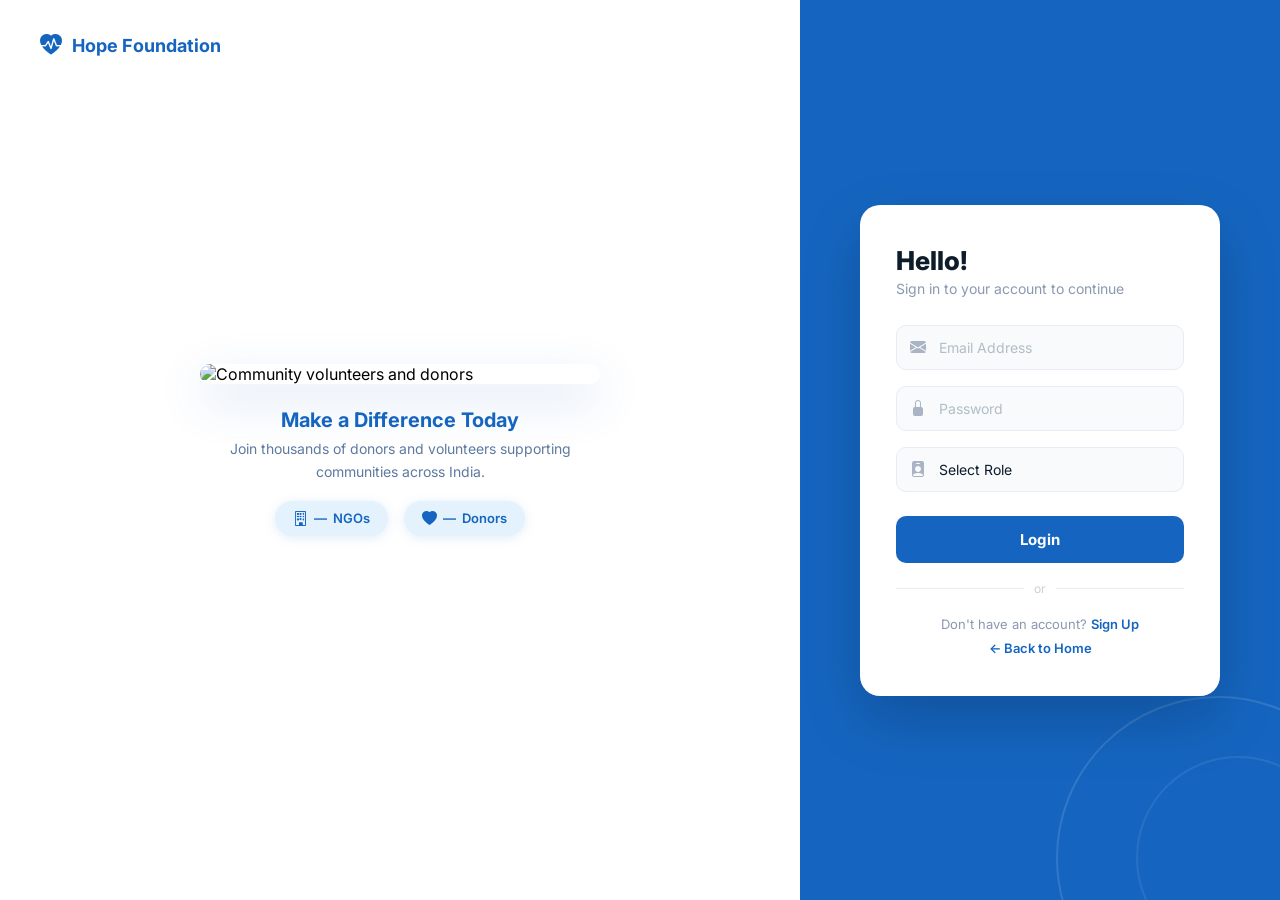
==== frontend/dashboard.html @ 95291c66 "Initialize project and implement comprehensive tracking, UI updates, and workflow architecture analy" ====
<!DOCTYPE html>
<html lang="en">
<head>
    <meta charset="UTF-8">
    <meta name="viewport" content="width=device-width, initial-scale=1.0">
    <title>Dashboard | Hope Foundation NGO</title>
    <link href="https://cdn.jsdelivr.net/npm/bootstrap-icons@1.11.3/font/bootstrap-icons.css" rel="stylesheet">
    <link href="https://fonts.googleapis.com/css2?family=Inter:wght@300;400;500;600;700;800&display=swap" rel="stylesheet">
    <style>
        * { margin: 0; padding: 0; box-sizing: border-box; }

        body {
            font-family: 'Inter', sans-serif;
            background: #f4f7ff;
            color: #0d1b2a;
            display: flex;
            flex-direction: column;
            min-height: 100vh;
        }

        /* ===== TOPBAR ===== */
        .topbar {
            background: #fff;
            border-bottom: 1px solid #e8ecf4;
            padding: 0 28px;
            height: 64px;
            display: flex;
            align-items: center;
            justify-content: space-between;
            position: sticky;
            top: 0;
            z-index: 100;
            box-shadow: 0 2px 10px rgba(21,101,192,0.06);
        }

        .topbar-brand {
            display: flex;
            align-items: center;
            gap: 10px;
            font-size: 18px;
            font-weight: 800;
            color: #1565C0;
        }

        .topbar-brand i { font-size: 22px; }

        .topbar-right {
            display: flex;
            align-items: center;
            gap: 14px;
        }

        .welcome-badge {
            display: flex;
            align-items: center;
            gap: 8px;
            background: #e3f2fd;
            border-radius: 50px;
            padding: 7px 16px;
            font-size: 13px;
            font-weight: 600;
            color: #1565C0;
        }

        .welcome-badge i { font-size: 16px; }

        .btn-logout {
            padding: 8px 18px;
            background: #fff;
            border: 1.5px solid #e8ecf4;
            border-radius: 8px;
            font-size: 13px;
            font-weight: 600;
            color: #e74c3c;
            cursor: pointer;
            display: flex;
            align-items: center;
            gap: 6px;
            transition: all 0.25s;
        }

        .btn-logout:hover {
            background: #fff5f5;
            border-color: #e74c3c;
        }

        /* ===== LAYOUT ===== */
        .layout {
            display: flex;
            flex: 1;
        }

        /* ===== SIDEBAR ===== */
        .sidebar {
            width: 240px;
            background: #1565C0;
            min-height: calc(100vh - 64px);
            padding: 24px 16px;
            position: sticky;
            top: 64px;
            height: calc(100vh - 64px);
            overflow-y: auto;
            flex-shrink: 0;
        }

        .sidebar-section-label {
            font-size: 10px;
            font-weight: 700;
            text-transform: uppercase;
            letter-spacing: 0.08em;
            color: rgba(255,255,255,0.5);
            padding: 0 12px;
            margin-bottom: 8px;
            margin-top: 20px;
        }

        .sidebar-section-label:first-child { margin-top: 0; }

        .sidebar-link {
            display: flex;
            align-items: center;
            gap: 10px;
            padding: 10px 12px;
            border-radius: 10px;
            color: rgba(255,255,255,0.75);
            font-size: 14px;
            font-weight: 500;
            text-decoration: none;
            margin-bottom: 4px;
            transition: all 0.2s;
            cursor: pointer;
            border: none;
            background: none;
            width: 100%;
            text-align: left;
        }

        .sidebar-link i { font-size: 16px; }

        .sidebar-link:hover,
        .sidebar-link.active {
            background: rgba(255,255,255,0.15);
            color: #fff;
        }

        .sidebar-link.active {
            background: rgba(255,255,255,0.2);
            font-weight: 600;
        }

        /* ===== MAIN CONTENT ===== */
        .main {
            flex: 1;
            padding: 32px 28px;
            overflow-y: auto;
        }

        /* ===== PAGE HEADER ===== */
        .page-header {
            margin-bottom: 28px;
        }

        .page-header h2 {
            font-size: 26px;
            font-weight: 800;
            color: #0d1b2a;
            letter-spacing: -0.02em;
            display: flex;
            align-items: center;
            gap: 10px;
        }

        .page-header h2 i { color: #1565C0; }

        .page-header p {
            font-size: 14px;
            color: #8a99b0;
            margin-top: 4px;
        }

        /* ===== STAT CARDS ===== */
        .stat-cards {
            display: grid;
            grid-template-columns: repeat(4, 1fr);
            gap: 16px;
            margin-bottom: 28px;
        }

        .stat-card {
            background: #fff;
            border-radius: 16px;
            padding: 22px 20px;
            border: 1px solid #e3eafe;
            display: flex;
            align-items: center;
            gap: 16px;
            transition: all 0.3s;
        }

        .stat-card:hover {
            transform: translateY(-3px);
            box-shadow: 0 10px 28px rgba(21,101,192,0.1);
        }

        .stat-icon {
            width: 50px;
            height: 50px;
            border-radius: 14px;
            display: flex;
            align-items: center;
            justify-content: center;
            font-size: 22px;
            flex-shrink: 0;
        }

        .stat-icon.blue  { background: #e3f2fd; color: #1565C0; }
        .stat-icon.green { background: #e8f5e9; color: #2e7d32; }
        .stat-icon.orange{ background: #fff3e0; color: #e65100; }
        .stat-icon.purple{ background: #f3e5f5; color: #7b1fa2; }
        .stat-icon.red   { background: #fce4ec; color: #c62828; }

        .stat-info h3 {
            font-size: 24px;
            font-weight: 900;
            color: #0d1b2a;
            line-height: 1;
            margin-bottom: 4px;
        }

        .stat-info p {
            font-size: 12px;
            color: #8a99b0;
            font-weight: 500;
            margin: 0;
        }

        /* ===== CARDS ===== */
        .card {
            background: #fff;
            border-radius: 16px;
            border: 1px solid #e3eafe;
            overflow: hidden;
            margin-bottom: 24px;
        }

        .card-header {
            padding: 18px 24px;
            display: flex;
            align-items: center;
            justify-content: space-between;
            border-bottom: 1px solid #e8ecf4;
        }

        .card-header h5 {
            font-size: 15px;
            font-weight: 700;
            color: #0d1b2a;
            display: flex;
            align-items: center;
            gap: 8px;
            margin: 0;
        }

        .card-header h5 i { color: #1565C0; }

        .card-body { padding: 24px; }

        /* ===== FORM INPUTS ===== */
        .form-label {
            font-size: 13px;
            font-weight: 600;
            color: #5a6a7a;
            margin-bottom: 6px;
            display: block;
        }

        .form-control, .form-select, .form-textarea {
            width: 100%;
            padding: 11px 14px;
            border: 1.5px solid #e8ecf4;
            border-radius: 10px;
            font-size: 14px;
            font-family: 'Inter', sans-serif;
            color: #0d1b2a;
            background: #f9fafc;
            outline: none;
            margin-bottom: 16px;
            transition: all 0.25s;
            appearance: none;
            -webkit-appearance: none;
            resize: vertical;
        }

        .form-control:focus, .form-select:focus, .form-textarea:focus {
            border-color: #1565C0;
            background: #fff;
            box-shadow: 0 0 0 3px rgba(21,101,192,0.1);
        }

        .form-control::placeholder,
        .form-textarea::placeholder { color: #b0bec5; }

        .form-row {
            display: grid;
            grid-template-columns: 1fr 1fr;
            gap: 16px;
        }

        /* ===== BUTTONS ===== */
        .btn-primary {
            padding: 11px 24px;
            background: #1565C0;
            border: none;
            border-radius: 10px;
            color: #fff;
            font-size: 14px;
            font-weight: 600;
            font-family: 'Inter', sans-serif;
            cursor: pointer;
            display: inline-flex;
            align-items: center;
            gap: 7px;
            transition: all 0.25s;
        }

        .btn-primary:hover {
            background: #0d47a1;
            transform: translateY(-1px);
            box-shadow: 0 6px 18px rgba(21,101,192,0.3);
        }

        .btn-success-sm {
            padding: 5px 14px;
            background: #e8f5e9;
            border: none;
            border-radius: 6px;
            color: #2e7d32;
            font-size: 12px;
            font-weight: 600;
            cursor: pointer;
            transition: all 0.2s;
        }

        .btn-success-sm:hover { background: #2e7d32; color: #fff; }

        .btn-danger-sm {
            padding: 5px 14px;
            background: #fce4ec;
            border: none;
            border-radius: 6px;
            color: #c62828;
            font-size: 12px;
            font-weight: 600;
            cursor: pointer;
            margin-left: 6px;
            transition: all 0.2s;
        }

        .btn-danger-sm:hover { background: #c62828; color: #fff; }

        .btn-donate-sm {
            padding: 5px 14px;
            background: #e3f2fd;
            border: none;
            border-radius: 6px;
            color: #1565C0;
            font-size: 12px;
            font-weight: 600;
            cursor: pointer;
            transition: all 0.2s;
        }

        .btn-donate-sm:hover { background: #1565C0; color: #fff; }

        /* ===== TABLES ===== */
        .data-table {
            width: 100%;
            border-collapse: collapse;
        }

        .data-table th {
            background: #f4f7ff;
            font-size: 11px;
            font-weight: 700;
            text-transform: uppercase;
            letter-spacing: 0.06em;
            color: #8a99b0;
            padding: 12px 16px;
            text-align: left;
            border-bottom: 1px solid #e8ecf4;
        }

        .data-table td {
            padding: 14px 16px;
            font-size: 13.5px;
            color: #0d1b2a;
            border-bottom: 1px solid #f0f4ff;
            vertical-align: middle;
        }

        .data-table tr:last-child td { border-bottom: none; }

        .data-table tr:hover td { background: #f9faff; }

        /* ===== BADGES ===== */
        .badge {
            display: inline-flex;
            align-items: center;
            padding: 4px 10px;
            border-radius: 20px;
            font-size: 11px;
            font-weight: 700;
            text-transform: uppercase;
            letter-spacing: 0.04em;
        }

        .badge-success { background: #e8f5e9; color: #2e7d32; }
        .badge-pending { background: #fff3e0; color: #e65100; }
        .badge-info    { background: #e3f2fd; color: #1565C0; }
        .badge-danger  { background: #fce4ec; color: #c62828; }

        /* ===== SECTIONS ===== */
        .dashboard-section { display: none; }
        .dashboard-section.active { display: block; }

        /* ===== EMPTY STATE ===== */
        .empty-state {
            text-align: center;
            padding: 48px 24px;
            color: #8a99b0;
        }

        .empty-state i { font-size: 48px; margin-bottom: 12px; display: block; }
        .empty-state p { font-size: 14px; }

        @media (max-width: 768px) {
            .sidebar { display: none; }
            .stat-cards { grid-template-columns: 1fr 1fr; }
        }
        /* ===== PROGRESS BAR ===== */
        .progress-wrap { margin: 8px 0 16px; }
        .progress-label { display: flex; justify-content: space-between; font-size: 12px; font-weight: 600; color: #5a6a7a; margin-bottom: 5px; }
        .progress-bar-bg { background: #e8ecf4; border-radius: 50px; height: 10px; overflow: hidden; }
        .progress-bar-fill { height: 100%; border-radius: 50px; background: linear-gradient(90deg, #1565C0, #42a5f5); transition: width 0.7s ease; }
        .progress-bar-fill.green { background: linear-gradient(90deg, #2e7d32, #66bb6a); }
        .progress-bar-fill.orange { background: linear-gradient(90deg, #e65100, #ffa726); }

        /* ===== SUMMARY BANNER ===== */
        .summary-banner {
            display: grid;
            grid-template-columns: repeat(4, 1fr);
            gap: 14px;
            margin-bottom: 24px;
        }
        .summary-item {
            background: #fff;
            border: 1px solid #e3eafe;
            border-radius: 14px;
            padding: 18px 20px;
            text-align: center;
            transition: all 0.3s;
        }
        .summary-item:hover { transform: translateY(-2px); box-shadow: 0 8px 20px rgba(21,101,192,0.08); }
        .summary-item .s-val { font-size: 26px; font-weight: 900; color: #0d1b2a; line-height: 1; margin-bottom: 4px; }
        .summary-item .s-label { font-size: 12px; color: #8a99b0; font-weight: 500; }
        .summary-item.blue .s-val  { color: #1565C0; }
        .summary-item.green .s-val { color: #2e7d32; }
        .summary-item.orange .s-val{ color: #e65100; }
        .summary-item.red .s-val   { color: #c62828; }

        /* ===== STATUS STEPS ===== */
        .status-steps { display: flex; align-items: center; gap: 0; margin: 10px 0 4px; }
        .step { display: flex; flex-direction: column; align-items: center; flex: 1; }
        .step-dot { width: 28px; height: 28px; border-radius: 50%; border: 2px solid #e8ecf4; background: #f4f7ff; display: flex; align-items: center; justify-content: center; font-size: 13px; color: #b0bec5; transition: all 0.3s; }
        .step-dot.done { background: #2e7d32; border-color: #2e7d32; color: #fff; }
        .step-dot.active { background: #1565C0; border-color: #1565C0; color: #fff; }
        .step-dot.rejected { background: #c62828; border-color: #c62828; color: #fff; }
        .step-label { font-size: 10px; font-weight: 600; color: #8a99b0; margin-top: 4px; text-align: center; }
        .step-line { flex: 1; height: 2px; background: #e8ecf4; margin-top: -14px; }
        .step-line.done { background: #2e7d32; }
    </style>
</head>
<body>

<!-- ===== TOPBAR ===== -->
<div class="topbar">
    <div class="topbar-brand">
        <i class="bi bi-heart-pulse-fill"></i>
        Hope Foundation NGO
    </div>
    <div class="topbar-right">
        <div class="welcome-badge">
            <i class="bi bi-person-circle"></i>
            <span id="welcomeUser">Loading…</span>
        </div>
        <button class="btn-logout" onclick="logout()">
            <i class="bi bi-box-arrow-right"></i> Logout
        </button>
    </div>
</div>

<div class="layout">

    <!-- ===== SIDEBAR ===== -->
    <div class="sidebar">
        <div class="sidebar-section-label">Navigation</div>

        <button class="sidebar-link" onclick="showSection('adminSection')">
            <i class="bi bi-speedometer2"></i> Admin Dashboard
        </button>
        <button class="sidebar-link" onclick="showSection('ngoSection')">
            <i class="bi bi-building"></i> NGO Dashboard
        </button>
        <button class="sidebar-link" onclick="showSection('donorSection')">
            <i class="bi bi-cash-stack"></i> Donor Dashboard
        </button>
        <button class="sidebar-link" onclick="showSection('beneficiarySection')">
            <i class="bi bi-person-heart"></i> Beneficiary Dashboard
        </button>
    </div>

    <!-- ===== MAIN ===== -->
    <div class="main">

        <!-- ===== ADMIN SECTION ===== -->
        <div id="adminSection" class="dashboard-section">
            <div class="page-header">
                <h2><i class="bi bi-speedometer2"></i> Administrator Dashboard</h2>
                <p>Manage users, NGOs and beneficiary applications.</p>
            </div>

            <div class="stat-cards">
                <div class="stat-card">
                    <div class="stat-icon blue"><i class="bi bi-people-fill"></i></div>
                    <div class="stat-info">
                        <h3 id="userCount">0</h3>
                        <p>Total Users</p>
                    </div>
                </div>
                <div class="stat-card">
                    <div class="stat-icon green"><i class="bi bi-building"></i></div>
                    <div class="stat-info">
                        <h3 id="ngoCount">0</h3>
                        <p>NGOs</p>
                    </div>
                </div>
                <div class="stat-card">
                    <div class="stat-icon orange"><i class="bi bi-person-heart"></i></div>
                    <div class="stat-info">
                        <h3 id="beneficiaryCount">0</h3>
                        <p>Beneficiaries</p>
                    </div>
                </div>
                <div class="stat-card">
                    <div class="stat-icon purple"><i class="bi bi-cash-stack"></i></div>
                    <div class="stat-info">
                        <h3 id="requestCount">0</h3>
                        <p>Donation Requests</p>
                    </div>
                </div>
                <div class="stat-card">
                    <div class="stat-icon green"><i class="bi bi-box-seam-fill"></i></div>
                    <div class="stat-info">
                        <h3 id="matDonCount">0</h3>
                        <p>Material Donations</p>
                    </div>
                </div>
                <div class="stat-card">
                    <div class="stat-icon red"><i class="bi bi-currency-rupee"></i></div>
                    <div class="stat-info">
                        <h3 id="expTotal">₹0</h3>
                        <p>Total Fund Spent</p>
                    </div>
                </div>
            </div>

            <div class="card">
                <div class="card-header">
                    <h5><i class="bi bi-people-fill"></i> Registered Users</h5>
                </div>
                <div class="card-body" style="padding:0;">
                    <table class="data-table">
                        <thead>
                            <tr>
                                <th>ID</th>
                                <th>Name</th>
                                <th>Email</th>
                                <th>Role</th>
                            </tr>
                        </thead>
                        <tbody id="userTable">
                            <tr><td colspan="4"><div class="empty-state"><i class="bi bi-hourglass-split"></i><p>Loading users…</p></div></td></tr>
                        </tbody>
                    </table>
                </div>
            </div>

            <div class="card">
                <div class="card-header">
                    <h5><i class="bi bi-person-check-fill"></i> Beneficiary Applications</h5>
                </div>
                <div class="card-body" style="padding:0;">
                    <table class="data-table">
                        <thead>
                            <tr>
                                <th>ID</th>
                                <th>User ID</th>
                                <th>Purpose</th>
                                <th>Amount</th>
                                <th>Status</th>
                                <th>Action</th>
                            </tr>
                        </thead>
                        <tbody id="beneficiaryAdminTable"></tbody>
                    </table>
                </div>
            </div>

            <!-- Admin: Add Material Donation -->
            <div class="card">
                <div class="card-header">
                    <h5><i class="bi bi-box-seam-fill"></i> Add Material Donation</h5>
                </div>
                <div class="card-body">
                    <div class="form-row">
                        <div>
                            <label class="form-label">Donor ID</label>
                            <input type="number" id="matDonorId" class="form-control" placeholder="Enter donor user ID">
                        </div>
                        <div>
                            <label class="form-label">Item Description</label>
                            <input type="text" id="matItemDesc" class="form-control" placeholder="e.g. Winter clothes, Rice bags">
                        </div>
                    </div>
                    <div class="form-row">
                        <div>
                            <label class="form-label">Quantity</label>
                            <input type="number" id="matQty" class="form-control" placeholder="Number of items" min="1">
                        </div>
                        <div>
                            <label class="form-label">Donation Date</label>
                            <input type="date" id="matDate" class="form-control">
                        </div>
                    </div>
                    <button class="btn-primary" onclick="submitMaterialDonation()">
                        <i class="bi bi-gift-fill"></i> Add Material Donation
                    </button>
                </div>
            </div>

            <!-- Material Donations Admin Table -->
            <div class="card">
                <div class="card-header">
                    <h5><i class="bi bi-box-seam-fill"></i> Material Donations</h5>
                    <button class="btn-primary" style="padding:7px 16px;font-size:13px;" onclick="exportCSV('adminMatDonTable','material_donations')"><i class="bi bi-download"></i> Export CSV</button>
                </div>
                <div class="card-body" style="padding:0;">
                    <table class="data-table" id="adminMatDonTable">
                        <thead>
                            <tr>
                                <th>ID</th>
                                <th>Donor ID</th>
                                <th>Item Description</th>
                                <th>Quantity</th>
                                <th>Date</th>
                                <th>Action</th>
                            </tr>
                        </thead>
                        <tbody id="adminMatDonBody"></tbody>
                    </table>
                </div>
            </div>

            <!-- Admin: Add Fund Expenditure -->
            <div class="card">
                <div class="card-header">
                    <h5><i class="bi bi-receipt-cutoff"></i> Add Fund Expenditure</h5>
                </div>
                <div class="card-body">
                    <div class="form-row">
                        <div>
                            <label class="form-label">NGO ID</label>
                            <input type="number" id="expNgoId" class="form-control" placeholder="Enter NGO user ID">
                        </div>
                        <div>
                            <label class="form-label">Purpose</label>
                            <input type="text" id="expPurpose" class="form-control" placeholder="e.g. Medical supplies, Food distribution">
                        </div>
                    </div>
                    <div class="form-row">
                        <div>
                            <label class="form-label">Amount (₹)</label>
                            <input type="number" id="expAmount" class="form-control" placeholder="Enter amount spent">
                        </div>
                        <div>
                            <label class="form-label">Date Spent</label>
                            <input type="date" id="expDate" class="form-control">
                        </div>
                    </div>
                    <div>
                        <label class="form-label">Linked Material Donation ID <span style="color:#b0bec5;font-weight:400">(optional)</span></label>
                        <input type="number" id="expMatId" class="form-control" placeholder="Material Donation ID (if any)" style="max-width:300px">
                    </div>
                    <button class="btn-primary" onclick="recordExpenditure()">
                        <i class="bi bi-plus-lg"></i> Add Expenditure
                    </button>
                </div>
            </div>

            <!-- Fund Expenditures Admin Table -->
            <div class="card">
                <div class="card-header">
                    <h5><i class="bi bi-receipt-cutoff"></i> Fund Expenditures</h5>
                    <button class="btn-primary" style="padding:7px 16px;font-size:13px;" onclick="exportCSV('adminExpTable','fund_expenditures')"><i class="bi bi-download"></i> Export CSV</button>
                </div>
                <div class="card-body" style="padding:0;">
                    <table class="data-table" id="adminExpTable">
                        <thead>
                            <tr>
                                <th>ID</th>
                                <th>NGO ID</th>
                                <th>Purpose</th>
                                <th>Amount (₹)</th>
                                <th>Linked Mat. ID</th>
                                <th>Date</th>
                                <th>Action</th>
                            </tr>
                        </thead>
                        <tbody id="adminExpBody"></tbody>
                    </table>
                </div>
            </div>
        </div>

        <!-- ===== NGO SECTION ===== -->
        <div id="ngoSection" class="dashboard-section">
            <div class="page-header">
                <h2><i class="bi bi-building"></i> NGO Dashboard</h2>
                <p>Create donation requests and track your fund delivery &amp; expenditures.</p>
            </div>

            <!-- NGO Stat Cards -->
            <div class="summary-banner">
                <div class="summary-item blue">
                    <div class="s-val" id="ngoTotalCollected">₹0</div>
                    <div class="s-label">Total Funds Collected</div>
                </div>
                <div class="summary-item green">
                    <div class="s-val" id="ngoTotalSpent">₹0</div>
                    <div class="s-label">Total Funds Spent</div>
                </div>
                <div class="summary-item orange">
                    <div class="s-val" id="ngoBalance">₹0</div>
                    <div class="s-label">Remaining Balance</div>
                </div>
                <div class="summary-item">
                    <div class="s-val" id="ngoActiveReqs">0</div>
                    <div class="s-label">Active Requests</div>
                </div>
            </div>

            <div class="card">
                <div class="card-header">
                    <h5><i class="bi bi-plus-circle-fill"></i> Create Donation Request</h5>
                </div>
                <div class="card-body">
                    <div class="form-row">
                        <div>
                            <label class="form-label">Request Title</label>
                            <input type="text" id="title" class="form-control" placeholder="Enter request title">
                        </div>
                        <div>
                            <label class="form-label">Target Amount (₹)</label>
                            <input type="number" id="targetAmount" class="form-control" placeholder="Enter target amount">
                        </div>
                    </div>
                    <label class="form-label">Description</label>
                    <textarea id="description" class="form-control form-textarea" rows="3" placeholder="Describe the donation request"></textarea>
                    <button class="btn-primary" onclick="addRequest()">
                        <i class="bi bi-plus-lg"></i> Create Request
                    </button>
                </div>
            </div>

            <!-- NGO: Fund Delivery Report -->
            <div class="card">
                <div class="card-header">
                    <h5><i class="bi bi-bar-chart-fill"></i> Fund Delivery Report (Per Request)</h5>
                </div>
                <div class="card-body" id="ngoFundReport">
                    <div class="empty-state"><i class="bi bi-hourglass-split"></i><p>Loading report…</p></div>
                </div>
            </div>

            <div class="card">
                <div class="card-header">
                    <h5><i class="bi bi-list-ul"></i> My Donation Requests</h5>
                </div>
                <div class="card-body" style="padding:0;">
                    <table class="data-table">
                        <thead>
                            <tr>
                                <th>ID</th>
                                <th>Title</th>
                                <th>Description</th>
                                <th>Target</th>
                                <th>Collected</th>
                                <th>Status</th>
                            </tr>
                        </thead>
                        <tbody id="requestTable"></tbody>
                    </table>
                </div>
            </div>

            <!-- NGO: Create Material Request -->
            <div class="card">
                <div class="card-header">
                    <h5><i class="bi bi-box-seam-fill"></i> Create Material Donation Request</h5>
                </div>
                <div class="card-body">
                    <div class="form-row">
                        <div>
                            <label class="form-label">Item Name</label>
                            <input type="text" id="matReqItem" class="form-control" placeholder="e.g. Blankets, Rice bags, Medicines">
                        </div>
                        <div>
                            <label class="form-label">Quantity Needed</label>
                            <input type="number" id="matReqQty" class="form-control" placeholder="How many items needed" min="1">
                        </div>
                    </div>
                    <label class="form-label">Description</label>
                    <textarea id="matReqDesc" class="form-control form-textarea" rows="2" placeholder="Why do you need these items?"></textarea>
                    <button class="btn-primary" onclick="createMatRequest()">
                        <i class="bi bi-megaphone-fill"></i> Post Material Request
                    </button>
                </div>
            </div>

            <!-- NGO: My Material Requests -->
            <div class="card">
                <div class="card-header">
                    <h5><i class="bi bi-list-check"></i> My Material Requests</h5>
                </div>
                <div class="card-body" style="padding:0;">
                    <table class="data-table">
                        <thead>
                            <tr>
                                <th>ID</th>
                                <th>Item</th>
                                <th>Description</th>
                                <th>Needed</th>
                                <th>Received</th>
                                <th>Progress</th>
                                <th>Status</th>
                                <th>Action</th>
                            </tr>
                        </thead>
                        <tbody id="ngoMatReqTable"></tbody>
                    </table>
                </div>
            </div>

        </div>

        <!-- ===== DONOR SECTION ===== -->
        <div id="donorSection" class="dashboard-section">
            <div class="page-header">
                <h2><i class="bi bi-cash-stack"></i> Donor Dashboard</h2>
                <p>Browse donation requests, track your contributions and fund impact.</p>
            </div>

            <!-- Donor Stat Cards -->
            <div class="summary-banner">
                <div class="summary-item blue">
                    <div class="s-val" id="donorTotalAmt">₹0</div>
                    <div class="s-label">Total Cash Donated</div>
                </div>
                <div class="summary-item green">
                    <div class="s-val" id="donorDonCount">0</div>
                    <div class="s-label">Donations Made</div>
                </div>
                <div class="summary-item orange">
                    <div class="s-val" id="donorReqCount">0</div>
                    <div class="s-label">Requests Supported</div>
                </div>
                <div class="summary-item">
                    <div class="s-val" id="donorImpact">0%</div>
                    <div class="s-label">Avg. Request Funded</div>
                </div>
            </div>

            <div class="card">
                <div class="card-header">
                    <h5><i class="bi bi-grid-fill"></i> Available Donation Requests</h5>
                </div>
                <div class="card-body" style="padding:0;">
                    <table class="data-table">
                        <thead>
                            <tr>
                                <th>ID</th>
                                <th>Title</th>
                                <th>Description</th>
                                <th>Target</th>
                                <th>Collected</th>
                                <th>Status</th>
                                <th>Donate</th>
                            </tr>
                        </thead>
                        <tbody id="donorRequestTable"></tbody>
                    </table>
                </div>
            </div>

            <!-- Donor: Fund Tracking -->
            <div class="card">
                <div class="card-header">
                    <h5><i class="bi bi-graph-up-arrow"></i> My Fund Tracking (Where Your Money Goes)</h5>
                </div>
                <div class="card-body" id="donorFundTrack">
                    <div class="empty-state"><i class="bi bi-hourglass-split"></i><p>Loading…</p></div>
                </div>
            </div>

            <div class="card">
                <div class="card-header">
                    <h5><i class="bi bi-clock-history"></i> My Donation History (NGOs)</h5>
                </div>
                <div class="card-body" style="padding:0;">
                    <table class="data-table">
                        <thead>
                            <tr>
                                <th>Request</th>
                                <th>Amount</th>
                                <th>Date</th>
                            </tr>
                        </thead>
                        <tbody id="donationHistoryTable"></tbody>
                    </table>
                </div>
            </div>

            <div class="card">
                <div class="card-header">
                    <h5><i class="bi bi-clock-history"></i> My Beneficiary Donations</h5>
                </div>
                <div class="card-body" style="padding:0;">
                    <table class="data-table">
                        <thead>
                            <tr>
                                <th>Purpose</th>
                                <th>Amount</th>
                                <th>Date</th>
                            </tr>
                        </thead>
                        <tbody id="donorBenDonHistoryTable"></tbody>
                    </table>
                </div>
            </div>

            <div class="card">
                <div class="card-header">
                    <h5><i class="bi bi-box-seam"></i> My Material Contributions</h5>
                </div>
                <div class="card-body" style="padding:0;">
                    <table class="data-table">
                        <thead>
                            <tr>
                                <th>Item</th>
                                <th>Quantity</th>
                                <th>Date</th>
                            </tr>
                        </thead>
                        <tbody id="donorMatDonHistoryTable"></tbody>
                    </table>
                </div>
            </div>

            <!-- Donor: Material Donation Requests -->
            <div class="card">
                <div class="card-header">
                    <h5><i class="bi bi-box-seam-fill"></i> Material Donation Requests from NGOs</h5>
                </div>
                <div class="card-body" style="padding:0;">
                    <table class="data-table">
                        <thead>
                            <tr>
                                <th>ID</th>
                                <th>NGO</th>
                                <th>Item Needed</th>
                                <th>Description</th>
                                <th>Needed</th>
                                <th>Received</th>
                                <th>Progress</th>
                                <th>Fulfill</th>
                            </tr>
                        </thead>
                        <tbody id="donorMatReqTable"></tbody>
                    </table>
                </div>
            </div>

            <!-- Donor: Beneficiary Needs -->
            <div class="card">
                <div class="card-header">
                    <h5><i class="bi bi-person-heart"></i> Beneficiary Needs (Community Help Requests)</h5>
                </div>
                <div class="card-body" id="donorBenNeeds">
                    <div class="empty-state"><i class="bi bi-hourglass-split"></i><p>Loading…</p></div>
                </div>
            </div>

        </div>

        <!-- ===== BENEFICIARY SECTION ===== -->
        <div id="beneficiarySection" class="dashboard-section">
            <div class="page-header">
                <h2><i class="bi bi-person-heart"></i> Beneficiary Dashboard</h2>
                <p>Apply for financial assistance and track your application status.</p>
            </div>

            <!-- Beneficiary Stat Cards -->
            <div class="summary-banner">
                <div class="summary-item">
                    <div class="s-val" id="benTotalApps">0</div>
                    <div class="s-label">Total Applications</div>
                </div>
                <div class="summary-item green">
                    <div class="s-val" id="benApproved">0</div>
                    <div class="s-label">Approved</div>
                </div>
                <div class="summary-item orange">
                    <div class="s-val" id="benPending">0</div>
                    <div class="s-label">Pending</div>
                </div>
                <div class="summary-item red">
                    <div class="s-val" id="benRejected">0</div>
                    <div class="s-label">Rejected</div>
                </div>
            </div>

            <div class="card">
                <div class="card-header">
                    <h5><i class="bi bi-send-fill"></i> Apply for Financial Assistance</h5>
                </div>
                <div class="card-body">
                    <div class="form-row">
                        <div>
                            <label class="form-label">Full Name</label>
                            <input type="text" id="beneficiaryName" class="form-control" placeholder="Enter your full name">
                        </div>
                        <div>
                            <label class="form-label">Purpose</label>
                            <input type="text" id="purpose" class="form-control" placeholder="Education / Medical / Food / Housing">
                        </div>
                    </div>
                    <div>
                        <label class="form-label">Required Amount (₹)</label>
                        <input type="number" id="requiredAmount" class="form-control" placeholder="Enter required amount">
                    </div>
                    <label class="form-label">Description</label>
                    <textarea id="beneficiaryDescription" class="form-control form-textarea" rows="3" placeholder="Describe your situation"></textarea>
                    <button class="btn-primary" onclick="applyBeneficiary()">
                        <i class="bi bi-send-fill"></i> Submit Application
                    </button>
                </div>
            </div>

            <!-- Application Status Tracker -->
            <div class="card">
                <div class="card-header">
                    <h5><i class="bi bi-diagram-3-fill"></i> Application Status Tracker</h5>
                </div>
                <div class="card-body" id="benStatusTracker">
                    <div class="empty-state"><i class="bi bi-hourglass-split"></i><p>Loading…</p></div>
                </div>
            </div>

            <div class="card">
                <div class="card-header">
                    <h5><i class="bi bi-clipboard-check-fill"></i> My Applications</h5>
                </div>
                <div class="card-body" style="padding:0;">
                    <table class="data-table">
                        <thead>
                            <tr>
                                <th>ID</th>
                                <th>Purpose</th>
                                <th>Target</th>
                                <th>Raised</th>
                                <th>Progress</th>
                                <th>Description</th>
                                <th>Status</th>
                            </tr>
                        </thead>
                        <tbody id="beneficiaryAppTable"></tbody>
                    </table>
                </div>
            </div>

            <!-- Beneficiary: Create Material Request -->
            <div class="card">
                <div class="card-header">
                    <h5><i class="bi bi-box-seam-fill"></i> Request Material Assistance</h5>
                </div>
                <div class="card-body">
                    <div class="form-row">
                        <div>
                            <label class="form-label">Item Name</label>
                            <input type="text" id="benMatReqItem" class="form-control" placeholder="e.g. Blankets, Textbooks, Medical Equipment">
                        </div>
                        <div>
                            <label class="form-label">Quantity Needed</label>
                            <input type="number" id="benMatReqQty" class="form-control" placeholder="How many items needed" min="1">
                        </div>
                    </div>
                    <label class="form-label">Description</label>
                    <textarea id="benMatReqDesc" class="form-control form-textarea" rows="2" placeholder="Why do you need these items?"></textarea>
                    <button class="btn-primary" onclick="createBenMatRequest()">
                        <i class="bi bi-megaphone-fill"></i> Post Material Request
                    </button>
                </div>
            </div>

            <!-- Beneficiary: My Material Requests -->
            <div class="card">
                <div class="card-header">
                    <h5><i class="bi bi-list-check"></i> My Material Requests</h5>
                </div>
                <div class="card-body" style="padding:0;">
                    <table class="data-table">
                        <thead>
                            <tr>
                                <th>ID</th>
                                <th>Item</th>
                                <th>Description</th>
                                <th>Needed</th>
                                <th>Received</th>
                                <th>Progress</th>
                                <th>Status</th>
                            </tr>
                        </thead>
                        <tbody id="benMatReqTable"></tbody>
                    </table>
                </div>
            </div>

            <div class="card">
                <div class="card-header">
                    <h5><i class="bi bi-collection-fill"></i> Active NGO Donation Requests</h5>
                </div>
                <div class="card-body" style="padding:0;">
                    <table class="data-table">
                        <thead>
                            <tr>
                                <th>ID</th>
                                <th>Title</th>
                                <th>Description</th>
                                <th>Target</th>
                                <th>Collected</th>
                                <th>Status</th>
                            </tr>
                        </thead>
                        <tbody id="beneficiaryRequestTable"></tbody>
                    </table>
                </div>
            </div>
        </div>

    </div><!-- end .main -->
</div><!-- end .layout -->

<script>
    const user = JSON.parse(localStorage.getItem("user"));
    if (!user) {
        window.location.href = "login.html";
    }

    // Role-based UI restriction: hide sidebar options not applicable to the logged-in role
    const role = user.role ? user.role.toUpperCase() : '';

    // Allowed section IDs per role
    const roleAllowedSections = {
        ADMIN:       ['adminSection', 'ngoSection', 'donorSection', 'beneficiarySection'],
        NGO:         ['ngoSection'],
        DONOR:       ['donorSection'],
        BENEFICIARY: ['beneficiarySection']
    };
    const allowed = roleAllowedSections[role] || [];

    // Hide sidebar buttons not relevant to this role
    document.querySelectorAll('.sidebar-link').forEach(link => {
        const onclick = link.getAttribute('onclick') || '';
        const match   = onclick.match(/showSection\('(\w+)'\)/);
        if (match && !allowed.includes(match[1])) {
            link.style.display = 'none';
        }
    });

    function showSection(sectionId) {
        if (!allowed.includes(sectionId)) return; // block unauthorized access
        document.querySelectorAll('.dashboard-section').forEach(s => s.classList.remove('active'));
        document.querySelectorAll('.sidebar-link').forEach(l => l.classList.remove('active'));
        const target = document.getElementById(sectionId);
        if (target) target.classList.add('active');
        // Highlight the matching sidebar button
        document.querySelectorAll('.sidebar-link').forEach(l => {
            if ((l.getAttribute('onclick') || '').includes(sectionId)) l.classList.add('active');
        });
    }

const BASE = "http://localhost:8081";

function badgeClass(status) {
    if (!status) return "badge-info";
    switch(status.toUpperCase()) {
        case "ACTIVE": case "APPROVED": return "badge-success";
        case "PENDING": return "badge-pending";
        case "REJECTED": case "CLOSED": return "badge-danger";
        default: return "badge-info";
    }
}

document.getElementById("welcomeUser").textContent = user.name + " (" + user.role + ")";

// Auto-show based on role
if (user.role === "ADMIN") {
    showSection("adminSection");
    loadUsers();
    loadBeneficiaryApplications();
    loadAdminMaterialDonations();
    loadAdminExpenditures();
} else if (user.role === "NGO") {
    showSection("ngoSection");
    loadRequests();
    loadNgoStats();
    loadNgoMatRequests();
} else if (user.role === "DONOR") {
    showSection("donorSection");
    loadRequests();
    loadMyDonations();
    loadMyMaterialDonations();
    loadDonorStats();
    loadDonorMatRequests();
    loadDonorBeneficiaryNeeds();
} else if (user.role === "BENEFICIARY") {
    showSection("beneficiarySection");
    loadRequests();
    loadMyApplications();
    loadBeneficiaryStats();
    loadBenMatRequests();
}

function logout() {
    localStorage.clear();
    window.location.href = "login.html";
}

async function loadUsers() {
    const response = await fetch(BASE + "/users");
    const users    = await response.json();
    let rows = "", ngo = 0, beneficiary = 0;

    users.forEach(u => {
        rows += `<tr>
            <td>${u.id}</td>
            <td><strong>${u.name}</strong></td>
            <td>${u.email}</td>
            <td><span class="badge badge-info">${u.role}</span></td>
        </tr>`;
        if (u.role === "NGO") ngo++;
        if (u.role === "BENEFICIARY") beneficiary++;
    });

    document.getElementById("userTable").innerHTML = rows || `<tr><td colspan="4"><div class="empty-state"><i class="bi bi-people"></i><p>No users found.</p></div></td></tr>`;
    document.getElementById("userCount").textContent = users.length;
    document.getElementById("ngoCount").textContent  = ngo;
    document.getElementById("beneficiaryCount").textContent = beneficiary;
}

async function loadRequests() {
    const response = await fetch(BASE + "/requests");
    const requests = await response.json();
    let ngoRows = "", donorRows = "", beneficiaryRows = "";

    requests.forEach(r => {
        const badge = `<span class="badge ${badgeClass(r.status)}">${r.status}</span>`;
        const remaining = Math.max(0, r.targetAmount - (r.collectedAmount || 0));
        ngoRows += `<tr>
            <td>${r.id}</td><td><strong>${r.title}</strong></td><td>${r.description}</td>
            <td>₹${r.targetAmount}</td>
            <td>
                ₹${r.collectedAmount || 0}<br>
                <small style="color:#d32f2f;">(Remaining: ₹${remaining})</small>
            </td>
            <td>${badge}</td>
        </tr>`;
        donorRows += `<tr>
            <td>${r.id}</td><td><strong>${r.title}</strong></td><td>${r.description}</td>
            <td>₹${r.targetAmount}</td><td>₹${r.collectedAmount}</td><td>${badge}</td>
            <td><button class="btn-donate-sm" onclick="donate(${r.id})"><i class="bi bi-heart-fill"></i> Donate</button></td>
        </tr>`;
        beneficiaryRows += `<tr>
            <td>${r.id}</td><td><strong>${r.title}</strong></td><td>${r.description}</td>
            <td>₹${r.targetAmount}</td><td>₹${r.collectedAmount}</td><td>${badge}</td>
        </tr>`;
    });

    if (document.getElementById('requestTable'))            document.getElementById('requestTable').innerHTML            = ngoRows || `<tr><td colspan="6"><div class="empty-state"><i class="bi bi-inbox"></i><p>No requests yet.</p></div></td></tr>`;
    if (document.getElementById('donorRequestTable'))        document.getElementById('donorRequestTable').innerHTML        = donorRows || `<tr><td colspan="7"><div class="empty-state"><i class="bi bi-inbox"></i><p>No requests available.</p></div></td></tr>`;
    if (document.getElementById('beneficiaryRequestTable')) document.getElementById('beneficiaryRequestTable').innerHTML  = beneficiaryRows || `<tr><td colspan="6"><div class="empty-state"><i class="bi bi-inbox"></i><p>No active requests.</p></div></td></tr>`;

    // requestCount only exists in admin section
    const reqCountEl = document.getElementById('requestCount');
    if (reqCountEl) reqCountEl.textContent = requests.length;
}

async function addRequest() {
    const title       = document.getElementById("title").value;
    const description = document.getElementById("description").value;
    const targetAmount = document.getElementById("targetAmount").value;

    if (!title || !description || !targetAmount) { alert("Please fill all fields."); return; }

    await fetch(BASE + "/requests", {
        method: "POST",
        headers: { "Content-Type": "application/json" },
        body: JSON.stringify({ ngoId: user.id, title, description, targetAmount })
    });

    alert("Donation Request Created Successfully!");
    document.getElementById("title").value = "";
    document.getElementById("description").value = "";
    document.getElementById("targetAmount").value = "";
    loadRequests();
}

async function donate(requestId) {
    let amount = prompt("Enter Donation Amount (₹):");
    if (!amount) return;

    await fetch(BASE + "/donate", {
        method: "POST",
        headers: { "Content-Type": "application/json" },
        body: JSON.stringify({ donorId: user.id, requestId, amount })
    });

    alert("Thank you for your generous donation!");
    loadRequests();
    loadMyDonations();
}

async function applyBeneficiary() {
    const application = {
        userId: user.id,
        name:   document.getElementById("beneficiaryName").value,
        purpose: document.getElementById("purpose").value,
        requiredAmount: document.getElementById("requiredAmount").value,
        description: document.getElementById("beneficiaryDescription").value,
        status: "PENDING"
    };

    const response = await fetch(BASE + "/beneficiaries", {
        method: "POST",
        headers: { "Content-Type": "application/json" },
        body: JSON.stringify(application)
    });

    const result = await response.text();
    alert(result);

    document.getElementById("beneficiaryName").value = "";
    document.getElementById("purpose").value = "";
    document.getElementById("requiredAmount").value = "";
    document.getElementById("beneficiaryDescription").value = "";
    loadMyApplications();
}

async function loadMyApplications() {
    try {
        const response = await fetch(BASE + "/beneficiaries");
        const applications = await response.json();
        let rows = "";

        applications.forEach(a => {
            if (a.userId == user.id) {
                const target = a.requiredAmount || a.amount || 1;
                const collected = a.collectedAmount || 0;
                const pct = Math.min(100, Math.round((collected / target) * 100));
                const color = pct >= 100 ? 'green' : pct >= 50 ? '' : 'orange';

                rows += `<tr>
                    <td>${a.id}</td>
                    <td>${a.purpose}</td>
                    <td>₹${target.toLocaleString()}</td>
                    <td>₹${collected.toLocaleString()}</td>
                    <td>
                        <div class="progress-wrap" style="margin:0;">
                            <div class="progress-bar-bg"><div class="progress-bar-fill ${color}" style="width:${pct}%"></div></div>
                        </div>
                    </td>
                    <td>${a.description}</td>
                    <td><span class="badge ${badgeClass(a.status)}">${a.status}</span></td>
                </tr>`;
            }
        });

        document.getElementById("beneficiaryAppTable").innerHTML = rows || `<tr><td colspan="7"><div class="empty-state"><i class="bi bi-inbox"></i><p>No applications yet.</p></div></td></tr>`;
    } catch(e) { console.error('loadMyApplications', e); }
}

async function loadBeneficiaryApplications() {
    const response = await fetch(BASE + "/beneficiaries");
    const applications = await response.json();
    let rows = "";

    applications.forEach(a => {
        rows += `<tr>
            <td>${a.id}</td>
            <td>${a.userId}</td>
            <td>${a.purpose}</td>
            <td>₹${a.requiredAmount || a.amount || 0}</td>
            <td><span class="badge ${badgeClass(a.status)}">${a.status}</span></td>
            <td>
                <button class="btn-success-sm" onclick="updateStatus(${a.id},'APPROVED')"><i class="bi bi-check-lg"></i> Approve</button>
                <button class="btn-danger-sm"  onclick="updateStatus(${a.id},'REJECTED')"><i class="bi bi-x-lg"></i> Reject</button>
            </td>
        </tr>`;
    });

    document.getElementById("beneficiaryAdminTable").innerHTML = rows;
}

async function updateStatus(id, status) {
    await fetch(BASE + "/beneficiaries/" + id + "/" + status, { method: "PUT" });
    alert("Application " + status);
    loadBeneficiaryApplications();
}

async function loadMyDonations() {
    try {
        const reqResponse = await fetch(BASE + "/requests");
        const requests    = await reqResponse.json();
        const requestMap  = {};
        requests.forEach(r => { requestMap[r.id] = r.title; });

        const response  = await fetch(BASE + "/donations/donor/" + user.id);
        const donations = await response.json();
        let rows = "";

        donations.forEach(d => {
            const title = requestMap[d.requestId] || ("Request #" + d.requestId);
            rows += `<tr>
                <td><strong>${title}</strong></td>
                <td>₹${d.amount}</td>
                <td>${d.donationDate || 'N/A'}</td>
            </tr>`;
        });

        document.getElementById("donationHistoryTable").innerHTML = rows || `<tr><td colspan="3"><div class="empty-state"><i class="bi bi-receipt"></i><p>No donations yet.</p></div></td></tr>`;

        // Also fetch beneficiary donations
        try {
            const benRes = await fetch(BASE + "/beneficiaries/donations/donor/" + user.id);
            const benDons = await benRes.json();
            let benRows = "";
            benDons.forEach(d => {
                benRows += `<tr>
                    <td><strong>${d.purpose}</strong></td>
                    <td>₹${d.amount}</td>
                    <td>${d.donationDate || 'N/A'}</td>
                </tr>`;
            });
            const benTable = document.getElementById("donorBenDonHistoryTable");
            if (benTable) {
                benTable.innerHTML = benRows || `<tr><td colspan="3"><div class="empty-state"><i class="bi bi-receipt"></i><p>No beneficiary donations yet.</p></div></td></tr>`;
            }
        } catch(e) { console.error("Error loading beneficiary donations:", e); }

    } catch (error) {
        console.error("Error loading donations:", error);
    }
}

// ===== MATERIAL DONATIONS =====

async function submitMaterialDonation() {
    const donorId         = parseInt(document.getElementById('matDonorId') ? document.getElementById('matDonorId').value : user.id) || user.id;
    const itemDescription = document.getElementById('matItemDesc').value.trim();
    const quantity        = parseInt(document.getElementById('matQty').value);
    const donationDate    = document.getElementById('matDate').value;

    if (!itemDescription || !quantity || !donationDate) {
        alert('Please fill all material donation fields.');
        return;
    }

    const res = await fetch(BASE + '/material-donations', {
        method: 'POST',
        headers: { 'Content-Type': 'application/json' },
        body: JSON.stringify({ donorId, itemDescription, quantity, donationDate })
    });
    const msg = await res.text();
    alert(msg);
    if (document.getElementById('matDonorId')) document.getElementById('matDonorId').value = '';
    document.getElementById('matItemDesc').value = '';
    document.getElementById('matQty').value = '';
    document.getElementById('matDate').value = '';
    loadAdminMaterialDonations();
}

async function loadMyMaterialDonations() {
    try {
        const res  = await fetch(BASE + '/material-donations/donor/' + user.id);
        const data = await res.json();
        let rows = '';
        data.forEach(d => {
            rows += `<tr>
                <td><strong>${d.itemDescription}</strong></td>
                <td>${d.quantity}</td>
                <td>${d.donationDate || 'N/A'}</td>
            </tr>`;
        });
        const el1 = document.getElementById('donorMatDonBody'); // if it still exists elsewhere
        if (el1) el1.innerHTML = rows || `<tr><td colspan="3"><div class="empty-state"><i class="bi bi-inbox"></i><p>No material donations yet.</p></div></td></tr>`;
        
        const el2 = document.getElementById('donorMatDonHistoryTable');
        if (el2) el2.innerHTML = rows || `<tr><td colspan="3"><div class="empty-state"><i class="bi bi-inbox"></i><p>No material donations yet.</p></div></td></tr>`;
    } catch(e) { console.error('loadMyMaterialDonations', e); }
}

async function loadAdminMaterialDonations() {
    try {
        const res  = await fetch(BASE + '/material-donations');
        const data = await res.json();
        let rows = '';
        data.forEach(d => {
            rows += `<tr>
                <td>${d.materialDonationId}</td>
                <td>${d.donorId}</td>
                <td>${d.itemDescription}</td>
                <td>${d.quantity}</td>
                <td>${d.donationDate || 'N/A'}</td>
                <td><button class="btn-danger-sm" onclick="deleteMatDon(${d.materialDonationId})"><i class="bi bi-trash"></i> Delete</button></td>
            </tr>`;
        });
        const el = document.getElementById('adminMatDonBody');
        if (el) el.innerHTML = rows || `<tr><td colspan="6"><div class="empty-state"><i class="bi bi-inbox"></i><p>No material donations yet.</p></div></td></tr>`;
        const cnt = document.getElementById('matDonCount');
        if (cnt) cnt.textContent = data.length;
    } catch(e) { console.error('loadAdminMaterialDonations', e); }
}

async function deleteMatDon(id) {
    if (!confirm('Delete this material donation?')) return;
    await fetch(BASE + '/material-donations/' + id, { method: 'DELETE' });
    loadAdminMaterialDonations();
}

// ===== FUND EXPENDITURES =====

async function recordExpenditure() {
    const ngoIdEl            = document.getElementById('expNgoId');
    const ngoId              = ngoIdEl ? (parseInt(ngoIdEl.value) || user.id) : user.id;
    const purpose            = document.getElementById('expPurpose').value.trim();
    const amount             = parseFloat(document.getElementById('expAmount').value);
    const spentDate          = document.getElementById('expDate').value;
    const matIdRaw           = document.getElementById('expMatId').value;
    const materialDonationId = matIdRaw ? parseInt(matIdRaw) : null;

    if (!purpose || !amount || !spentDate) {
        alert('Please fill Purpose, Amount and Date.');
        return;
    }

    const res = await fetch(BASE + '/expenditures', {
        method: 'POST',
        headers: { 'Content-Type': 'application/json' },
        body: JSON.stringify({ ngoId, purpose, amount, spentDate, materialDonationId })
    });
    const msg = await res.text();
    alert(msg);
    if (ngoIdEl) ngoIdEl.value = '';
    document.getElementById('expPurpose').value = '';
    document.getElementById('expAmount').value  = '';
    document.getElementById('expDate').value    = '';
    document.getElementById('expMatId').value   = '';
    loadAdminExpenditures();
}

async function loadNgoExpenditures() {
    try {
        const res  = await fetch(BASE + '/expenditures/ngo/' + user.id);
        const data = await res.json();
        let rows = '';
        data.forEach(e => {
            rows += `<tr>
                <td>${e.expenditureId}</td>
                <td>${e.purpose}</td>
                <td>₹${e.amount}</td>
                <td>${e.materialDonationId || '—'}</td>
                <td>${e.spentDate || 'N/A'}</td>
                <td><button class="btn-danger-sm" onclick="deleteExp(${e.expenditureId})"><i class="bi bi-trash"></i> Delete</button></td>
            </tr>`;
        });
        const el = document.getElementById('ngoExpBody');
        if (el) el.innerHTML = rows || `<tr><td colspan="6"><div class="empty-state"><i class="bi bi-inbox"></i><p>No expenditures recorded yet.</p></div></td></tr>`;
    } catch(e) { console.error('loadNgoExpenditures', e); }
}

async function loadAdminExpenditures() {
    try {
        const res  = await fetch(BASE + '/expenditures');
        const data = await res.json();
        let rows = '', total = 0;
        data.forEach(e => {
            total += e.amount;
            rows += `<tr>
                <td>${e.expenditureId}</td>
                <td>${e.ngoId}</td>
                <td>${e.purpose}</td>
                <td>₹${e.amount}</td>
                <td>${e.materialDonationId || '—'}</td>
                <td>${e.spentDate || 'N/A'}</td>
                <td><button class="btn-danger-sm" onclick="deleteExp(${e.expenditureId})"><i class="bi bi-trash"></i> Delete</button></td>
            </tr>`;
        });
        const el = document.getElementById('adminExpBody');
        if (el) el.innerHTML = rows || `<tr><td colspan="7"><div class="empty-state"><i class="bi bi-inbox"></i><p>No expenditures yet.</p></div></td></tr>`;
        const tot = document.getElementById('expTotal');
        if (tot) tot.textContent = '₹' + total.toFixed(2);
    } catch(e) { console.error('loadAdminExpenditures', e); }
}

async function deleteExp(id) {
    if (!confirm('Delete this expenditure?')) return;
    await fetch(BASE + '/expenditures/' + id, { method: 'DELETE' });
    if (user.role === 'ADMIN') loadAdminExpenditures(); else loadNgoExpenditures();
}

// ===== CSV EXPORT =====

function exportCSV(tableId, filename) {
    const table = document.getElementById(tableId);
    if (!table) return;
    let csv = '';
    table.querySelectorAll('tr').forEach(row => {
        const cells = [];
        row.querySelectorAll('th, td').forEach(cell => {
            // skip action columns
            const text = cell.innerText.replace(/[\r\n]+/g, ' ').trim();
            cells.push('"' + text.replace(/"/g, '""') + '"');
        });
        csv += cells.join(',') + '\n';
    });
    const blob = new Blob([csv], { type: 'text/csv' });
    const a = document.createElement('a');
    a.href = URL.createObjectURL(blob);
    a.download = filename + '_' + new Date().toISOString().slice(0,10) + '.csv';
    a.click();
}

// ===== MATERIAL REQUESTS (NGO & DONOR) =====

async function createMatRequest() {
    const itemName = document.getElementById('matReqItem').value.trim();
    const qty = parseInt(document.getElementById('matReqQty').value);
    const desc = document.getElementById('matReqDesc').value.trim();

    if (!itemName || !qty || !desc) {
        alert("Please fill all fields for the material request.");
        return;
    }

    const res = await fetch(BASE + '/material-requests', {
        method: 'POST',
        headers: { 'Content-Type': 'application/json' },
        body: JSON.stringify({ ngoId: user.id, itemName: itemName, description: desc, quantityNeeded: qty })
    });
    alert(await res.text());
    
    document.getElementById('matReqItem').value = '';
    document.getElementById('matReqQty').value = '';
    document.getElementById('matReqDesc').value = '';
    loadNgoMatRequests();
}

async function loadNgoMatRequests() {
    try {
        const res = await fetch(BASE + '/material-requests/ngo/' + user.id);
        const reqs = await res.json();
        let rows = "";
        reqs.forEach(r => {
            const pct = Math.min(100, Math.round(((r.quantityReceived || 0) / (r.quantityNeeded || 1)) * 100));
            rows += `<tr>
                <td>${r.requestId}</td>
                <td>${r.itemName}</td>
                <td>${r.description}</td>
                <td>${r.quantityNeeded}</td>
                <td>
                    ${r.quantityReceived || 0}<br>
                    <small style="color:#d32f2f;">(Remaining: ${Math.max(0, r.quantityNeeded - (r.quantityReceived || 0))})</small>
                </td>
                <td>
                    <div class="progress-wrap" style="margin:0;">
                        <div class="progress-bar-bg"><div class="progress-bar-fill ${pct>=100?'green':''}" style="width:${pct}%"></div></div>
                    </div>
                </td>
                <td><span class="badge ${badgeClass(r.status)}">${r.status}</span></td>
                <td>
                    ${r.status === 'OPEN' ? `<button class="btn-sm btn-danger" onclick="updateMatReqStatus(${r.requestId}, 'CLOSED')">Close</button>` : ''}
                </td>
            </tr>`;
        });
        document.getElementById('ngoMatReqTable').innerHTML = rows || '<tr><td colspan="8">No material requests.</td></tr>';
    } catch(e) { console.error('loadNgoMatRequests error:', e); }
}

async function updateMatReqStatus(id, status) {
    if(!confirm('Update status to ' + status + '?')) return;
    const res = await fetch(BASE + `/material-requests/${id}/status/${status}`, { method: 'PUT' });
    alert(await res.text());
    loadNgoMatRequests();
}

async function loadDonorMatRequests() {
    try {
        const res = await fetch(BASE + '/material-requests/open');
        const reqs = await res.json();
        let rows = "";
        reqs.forEach(r => {
            const pct = Math.min(100, Math.round(((r.quantityReceived || 0) / (r.quantityNeeded || 1)) * 100));
            rows += `<tr>
                <td>${r.requestId}</td>
                <td>${r.ngoName}</td>
                <td><strong>${r.itemName}</strong></td>
                <td>${r.description}</td>
                <td>${r.quantityNeeded}</td>
                <td>${r.quantityReceived}</td>
                <td>
                    <div class="progress-wrap" style="margin:0;">
                        <div class="progress-bar-bg"><div class="progress-bar-fill ${pct>=100?'green':''}" style="width:${pct}%"></div></div>
                    </div>
                </td>
                <td>
                    <button class="btn-sm btn-primary" onclick="fulfillMatRequest(${r.requestId}, '${r.itemName}')">Fulfill</button>
                </td>
            </tr>`;
        });
        document.getElementById('donorMatReqTable').innerHTML = rows || '<tr><td colspan="8">No open material requests.</td></tr>';
    } catch(e) { console.error('loadDonorMatRequests error:', e); }
}

async function fulfillMatRequest(id, name) {
    const qtyStr = prompt(`How many ${name} do you want to donate/fulfill?`);
    if(!qtyStr) return;
    const qty = parseInt(qtyStr);
    if(isNaN(qty) || qty <= 0) { alert('Invalid quantity'); return; }

    const res = await fetch(BASE + `/material-requests/${id}/fulfill/${qty}`, { method: 'PUT' });
    alert(await res.text());
    loadDonorMatRequests();
}

// ===== DONOR: BENEFICIARY NEEDS =====

async function loadDonorBeneficiaryNeeds() {
    try {
        const res = await fetch(BASE + '/beneficiaries');
        const all = await res.json();
        const approved = all.filter(a => (a.status||'').toUpperCase() === 'APPROVED');
        
        const needsEl = document.getElementById('donorBenNeeds');
        if(!needsEl) return;
        
        if (approved.length === 0) {
            needsEl.innerHTML = '<div class="empty-state"><i class="bi bi-inbox"></i><p>No verified community needs at the moment.</p></div>';
            return;
        }

        let html = '';
        approved.forEach(a => {
            const target = a.requiredAmount || a.amount || 1;
            const collected = a.collectedAmount || 0;
            const pct = Math.min(100, Math.round((collected / target) * 100));
            const color = pct >= 100 ? 'green' : pct >= 50 ? '' : 'orange';

            html += `
            <div style="margin-bottom:15px;padding:15px;background:#fdfdfd;border-radius:10px;border-left:4px solid #1565C0;box-shadow:0 2px 8px rgba(0,0,0,0.03);">
                <div style="display:flex;justify-content:space-between;align-items:center;margin-bottom:8px;">
                    <strong style="font-size:15px;color:#0d1b2a;">${a.purpose}</strong>
                    <span class="badge badge-success">Verified Need</span>
                </div>
                <p style="margin:0 0 10px;font-size:13px;color:#5a6a7a;">${a.description}</p>
                <div class="progress-wrap" style="margin-bottom:8px;">
                    <div class="progress-label">
                        <span>\u20b9${collected.toLocaleString()} raised</span>
                        <span>${pct}% of \u20b9${target.toLocaleString()}</span>
                    </div>
                    <div class="progress-bar-bg">
                        <div class="progress-bar-fill ${color}" style="width:${pct}%"></div>
                    </div>
                </div>
                <div style="text-align:right;">
                    <button class="btn-sm btn-primary" onclick="donateToBeneficiaryNeed(${a.id}, '${a.purpose.replace(/'/g, "\\'")}')" ${pct >= 100 ? 'disabled' : ''}>
                        ${pct >= 100 ? 'Fully Funded' : 'Donate Funds'}
                    </button>
                </div>
            </div>`;
        });
        needsEl.innerHTML = html;
    } catch(e) { console.error('loadDonorBenNeeds error:', e); }
}

async function donateToBeneficiaryNeed(id, purpose) {
    const amtStr = prompt(`How much would you like to donate to "${purpose}"? (₹)`);
    if(!amtStr) return;
    const amount = parseFloat(amtStr);
    if(isNaN(amount) || amount <= 0) { alert('Invalid amount'); return; }

    const res = await fetch(BASE + `/beneficiaries/${id}/donate/${user.id}/${amount}`, { method: 'POST' });
    alert(await res.text());
    loadDonorBeneficiaryNeeds();
}

// ===== NGO STATS & FUND REPORT =====

async function loadNgoStats() {
    try {
        const [reqRes, expRes] = await Promise.all([
            fetch(BASE + '/requests'),
            fetch(BASE + '/expenditures/ngo/' + user.id)
        ]);
        const requests     = await reqRes.json();
        const expenditures = await expRes.json();

        // Filter NGO's own requests
        const myReqs = requests.filter(r => r.ngoId == user.id || true); // show all for now
        const totalCollected = myReqs.reduce((s, r) => s + (r.collectedAmount || 0), 0);
        const totalSpent     = expenditures.reduce((s, e) => s + (e.amount || 0), 0);
        const balance        = totalCollected - totalSpent;
        const active         = myReqs.filter(r => (r.status || '').toUpperCase() === 'ACTIVE').length;

        const setText = (id, val) => { const el = document.getElementById(id); if (el) el.textContent = val; };
        setText('ngoTotalCollected', '\u20b9' + totalCollected.toFixed(2));
        setText('ngoTotalSpent',     '\u20b9' + totalSpent.toFixed(2));
        setText('ngoBalance',        '\u20b9' + balance.toFixed(2));
        setText('ngoActiveReqs',     active);

        // Fund Delivery Report
        const reportEl = document.getElementById('ngoFundReport');
        if (!reportEl) return;

        if (myReqs.length === 0) {
            reportEl.innerHTML = '<div class="empty-state"><i class="bi bi-inbox"></i><p>No donation requests yet.</p></div>';
            return;
        }

        let html = '';
        myReqs.forEach(r => {
            const target    = r.targetAmount || 1;
            const collected = r.collectedAmount || 0;
            const pct       = Math.min(100, Math.round((collected / target) * 100));
            const color     = pct >= 100 ? 'green' : pct >= 50 ? '' : 'orange';
            html += `
            <div style="margin-bottom:20px;">
                <div style="display:flex;justify-content:space-between;align-items:center;margin-bottom:6px;">
                    <strong style="font-size:14px;">${r.title}</strong>
                    <span class="badge ${badgeClass(r.status)}">${r.status}</span>
                </div>
                <div class="progress-wrap">
                    <div class="progress-label">
                        <span>\u20b9${collected.toLocaleString()} collected</span>
                        <span>${pct}% of \u20b9${target.toLocaleString()}</span>
                    </div>
                    <div class="progress-bar-bg">
                        <div class="progress-bar-fill ${color}" style="width:${pct}%"></div>
                    </div>
                </div>
            </div>`;
        });
        reportEl.innerHTML = html;

    } catch(e) { console.error('loadNgoStats', e); }
}

// ===== DONOR STATS & FUND TRACKING =====

async function loadDonorStats() {
    try {
        const [donRes, reqRes] = await Promise.all([
            fetch(BASE + '/donations/donor/' + user.id),
            fetch(BASE + '/requests')
        ]);
        const donations = await donRes.json();
        const requests  = await reqRes.json();
        const reqMap    = {};
        requests.forEach(r => { reqMap[r.id] = r; });

        const totalAmt   = donations.reduce((s, d) => s + (d.amount || 0), 0);
        const reqIds     = [...new Set(donations.map(d => d.requestId))];
        const avgImpact  = reqIds.length === 0 ? 0 : reqIds.reduce((s, id) => {
            const r = reqMap[id];
            if (!r || !r.targetAmount) return s;
            return s + Math.min(100, ((r.collectedAmount || 0) / r.targetAmount) * 100);
        }, 0) / reqIds.length;

        const setText = (id, val) => { const el = document.getElementById(id); if (el) el.textContent = val; };
        setText('donorTotalAmt',  '\u20b9' + totalAmt.toFixed(2));
        setText('donorDonCount',  donations.length);
        setText('donorReqCount',  reqIds.length);
        setText('donorImpact',    Math.round(avgImpact) + '%');

        // Fund Tracking panel
        const trackEl = document.getElementById('donorFundTrack');
        if (!trackEl) return;

        if (reqIds.length === 0) {
            trackEl.innerHTML = '<div class="empty-state"><i class="bi bi-inbox"></i><p>No donations made yet.</p></div>';
            return;
        }

        let html = '';
        reqIds.forEach(id => {
            const r = reqMap[id];
            if (!r) return;
            const myTotal   = donations.filter(d => d.requestId == id).reduce((s, d) => s + d.amount, 0);
            const target    = r.targetAmount || 1;
            const collected = r.collectedAmount || 0;
            const pct       = Math.min(100, Math.round((collected / target) * 100));
            const myPct     = Math.min(100, Math.round((myTotal / target) * 100));
            const color     = pct >= 100 ? 'green' : pct >= 50 ? '' : 'orange';
            html += `
            <div style="margin-bottom:22px;">
                <div style="display:flex;justify-content:space-between;align-items:center;margin-bottom:4px;">
                    <strong style="font-size:14px;">${r.title}</strong>
                    <span class="badge badge-info">Your share: \u20b9${myTotal.toLocaleString()} (${myPct}%)</span>
                </div>
                <div class="progress-wrap">
                    <div class="progress-label">
                        <span>Overall: \u20b9${collected.toLocaleString()} collected</span>
                        <span>${pct}% funded</span>
                    </div>
                    <div class="progress-bar-bg">
                        <div class="progress-bar-fill ${color}" style="width:${pct}%"></div>
                    </div>
                </div>
                <div style="font-size:11px;color:#8a99b0;">Status: <strong>${r.status}</strong> &nbsp;|&nbsp; Target: \u20b9${target.toLocaleString()}</div>
            </div>`;
        });
        trackEl.innerHTML = html;

    } catch(e) { console.error('loadDonorStats', e); }
}

// ===== BENEFICIARY STATS & STATUS TRACKER =====

async function loadBeneficiaryStats() {
    try {
        const res = await fetch(BASE + '/beneficiaries');
        const apps = await res.json();
        const myApps = apps.filter(a => a.userId == user.id);

        const total = myApps.length;
        const approved = myApps.filter(a => (a.status||'').toUpperCase() === 'APPROVED').length;
        const pending = myApps.filter(a => (a.status||'').toUpperCase() === 'PENDING').length;
        const rejected = myApps.filter(a => (a.status||'').toUpperCase() === 'REJECTED').length;

        const setText = (id, val) => { const el = document.getElementById(id); if (el) el.textContent = val; };
        setText('benTotalApps', total);
        setText('benApproved',  approved);
        setText('benPending',   pending);
        setText('benRejected',  rejected);

        // Status Tracker
        const trackerEl = document.getElementById('benStatusTracker');
        if (!trackerEl) return;

        if (myApps.length === 0) {
            trackerEl.innerHTML = '<div class="empty-state"><i class="bi bi-inbox"></i><p>No applications yet. Submit one above.</p></div>';
            return;
        }

        let html = '';
        mine.forEach(a => {
            const s = (a.status || 'PENDING').toUpperCase();
            const submitted = true;
            const underReview = true;
            const approved_  = s === 'APPROVED';
            const rejected_  = s === 'REJECTED';

            const dot = (active, done, rej, label, icon) => `
                <div class="step">
                    <div class="step-dot ${rej ? 'rejected' : done ? 'done' : active ? 'active' : ''}">
                        <i class="bi bi-${icon}"></i>
                    </div>
                    <div class="step-label">${label}</div>
                </div>`;
            const line = (done) => `<div class="step-line ${done ? 'done' : ''}"></div>`;

            html += `
            <div style="margin-bottom:28px;padding:16px;background:#f9fafc;border-radius:12px;border:1px solid #e8ecf4;">
                <div style="font-size:13px;font-weight:600;margin-bottom:12px;color:#0d1b2a;">
                    #${a.id} — ${a.purpose} &nbsp;<span class="badge ${badgeClass(a.status)}">${a.status}</span>
                </div>
                <div class="status-steps">
                    ${dot(true, true, false, 'Submitted', 'send-fill')}
                    ${line(true)}
                    ${dot(true, true, false, 'Under Review', 'eye-fill')}
                    ${line(approved_ || rejected_)}
                    ${dot(approved_ || rejected_, approved_, rejected_, approved_ ? 'Approved' : rejected_ ? 'Rejected' : 'Decision', approved_ ? 'check-circle-fill' : rejected_ ? 'x-circle-fill' : 'hourglass-split')}
                </div>
                <div style="font-size:12px;color:#8a99b0;margin-top:10px;">Required: \u20b9${a.requiredAmount || a.amount || 0} &nbsp;|&nbsp; ${a.description || ''}</div>
            </div>`;
        });
        trackerEl.innerHTML = html;

    } catch(e) { console.error('loadBeneficiaryStats', e); }
}
</script>

</body>
</html>
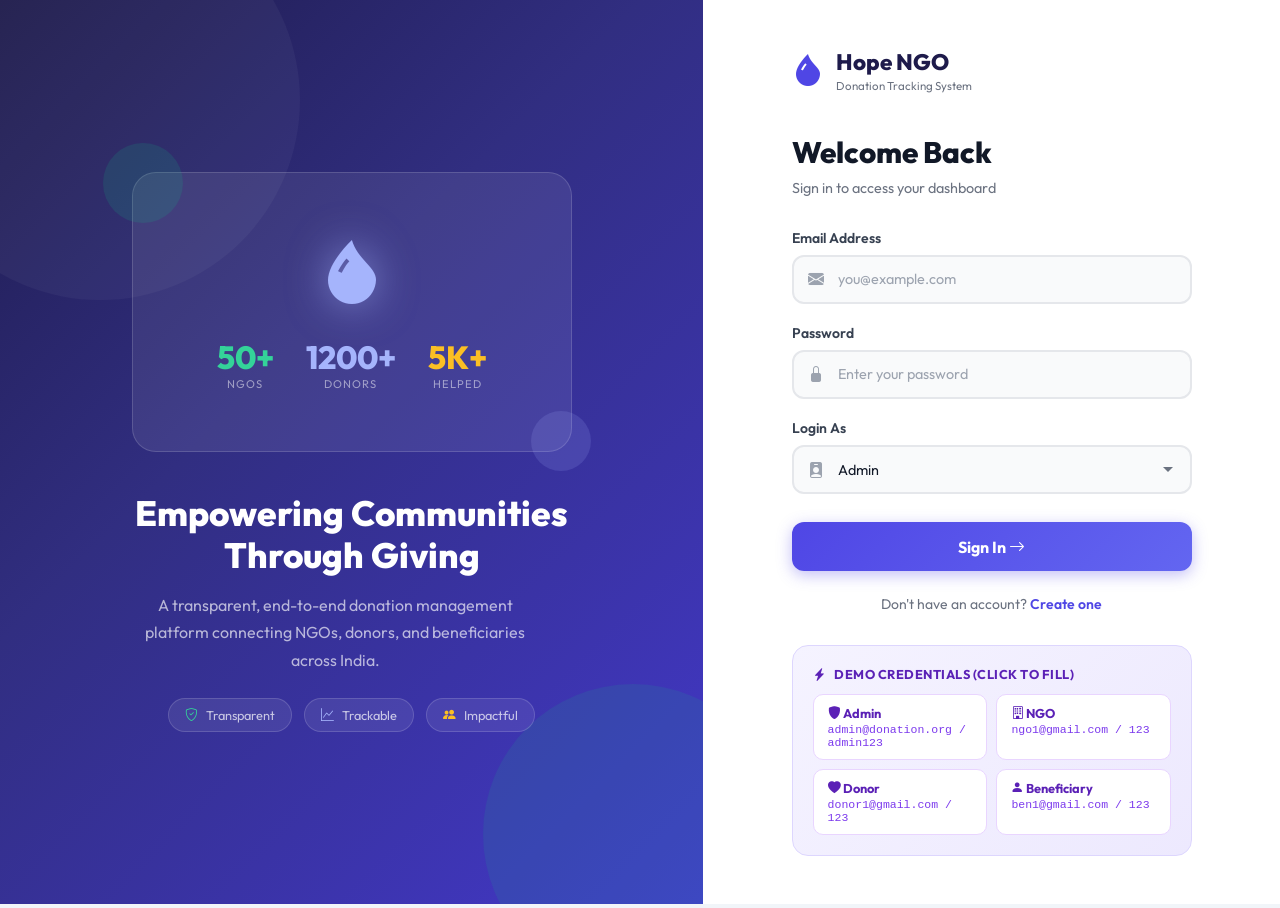
==== commit c9ae0a31: "Upgrade system logic: corrected model field serialization, fixed front-end stats rendering, verified" ====
--- a/frontend/dashboard.html
+++ b/frontend/dashboard.html
@@ -1,2023 +1,725 @@
 <!DOCTYPE html>
 <html lang="en">
 <head>
-    <meta charset="UTF-8">
-    <meta name="viewport" content="width=device-width, initial-scale=1.0">
-    <title>Dashboard | Hope Foundation NGO</title>
-    <link href="https://cdn.jsdelivr.net/npm/bootstrap-icons@1.11.3/font/bootstrap-icons.css" rel="stylesheet">
-    <link href="https://fonts.googleapis.com/css2?family=Inter:wght@300;400;500;600;700;800&display=swap" rel="stylesheet">
-    <style>
-        * { margin: 0; padding: 0; box-sizing: border-box; }
-
-        body {
-            font-family: 'Inter', sans-serif;
-            background: #f4f7ff;
-            color: #0d1b2a;
-            display: flex;
-            flex-direction: column;
-            min-height: 100vh;
-        }
-
-        /* ===== TOPBAR ===== */
-        .topbar {
-            background: #fff;
-            border-bottom: 1px solid #e8ecf4;
-            padding: 0 28px;
-            height: 64px;
-            display: flex;
-            align-items: center;
-            justify-content: space-between;
-            position: sticky;
-            top: 0;
-            z-index: 100;
-            box-shadow: 0 2px 10px rgba(21,101,192,0.06);
-        }
-
-        .topbar-brand {
-            display: flex;
-            align-items: center;
-            gap: 10px;
-            font-size: 18px;
-            font-weight: 800;
-            color: #1565C0;
-        }
-
-        .topbar-brand i { font-size: 22px; }
-
-        .topbar-right {
-            display: flex;
-            align-items: center;
-            gap: 14px;
-        }
-
-        .welcome-badge {
-            display: flex;
-            align-items: center;
-            gap: 8px;
-            background: #e3f2fd;
-            border-radius: 50px;
-            padding: 7px 16px;
-            font-size: 13px;
-            font-weight: 600;
-            color: #1565C0;
-        }
-
-        .welcome-badge i { font-size: 16px; }
-
-        .btn-logout {
-            padding: 8px 18px;
-            background: #fff;
-            border: 1.5px solid #e8ecf4;
-            border-radius: 8px;
-            font-size: 13px;
-            font-weight: 600;
-            color: #e74c3c;
-            cursor: pointer;
-            display: flex;
-            align-items: center;
-            gap: 6px;
-            transition: all 0.25s;
-        }
-
-        .btn-logout:hover {
-            background: #fff5f5;
-            border-color: #e74c3c;
-        }
-
-        /* ===== LAYOUT ===== */
-        .layout {
-            display: flex;
-            flex: 1;
-        }
-
-        /* ===== SIDEBAR ===== */
-        .sidebar {
-            width: 240px;
-            background: #1565C0;
-            min-height: calc(100vh - 64px);
-            padding: 24px 16px;
-            position: sticky;
-            top: 64px;
-            height: calc(100vh - 64px);
-            overflow-y: auto;
-            flex-shrink: 0;
-        }
-
-        .sidebar-section-label {
-            font-size: 10px;
-            font-weight: 700;
-            text-transform: uppercase;
-            letter-spacing: 0.08em;
-            color: rgba(255,255,255,0.5);
-            padding: 0 12px;
-            margin-bottom: 8px;
-            margin-top: 20px;
-        }
-
-        .sidebar-section-label:first-child { margin-top: 0; }
-
-        .sidebar-link {
-            display: flex;
-            align-items: center;
-            gap: 10px;
-            padding: 10px 12px;
-            border-radius: 10px;
-            color: rgba(255,255,255,0.75);
-            font-size: 14px;
-            font-weight: 500;
-            text-decoration: none;
-            margin-bottom: 4px;
-            transition: all 0.2s;
-            cursor: pointer;
-            border: none;
-            background: none;
-            width: 100%;
-            text-align: left;
-        }
-
-        .sidebar-link i { font-size: 16px; }
-
-        .sidebar-link:hover,
-        .sidebar-link.active {
-            background: rgba(255,255,255,0.15);
-            color: #fff;
-        }
-
-        .sidebar-link.active {
-            background: rgba(255,255,255,0.2);
-            font-weight: 600;
-        }
-
-        /* ===== MAIN CONTENT ===== */
-        .main {
-            flex: 1;
-            padding: 32px 28px;
-            overflow-y: auto;
-        }
-
-        /* ===== PAGE HEADER ===== */
-        .page-header {
-            margin-bottom: 28px;
-        }
-
-        .page-header h2 {
-            font-size: 26px;
-            font-weight: 800;
-            color: #0d1b2a;
-            letter-spacing: -0.02em;
-            display: flex;
-            align-items: center;
-            gap: 10px;
-        }
-
-        .page-header h2 i { color: #1565C0; }
-
-        .page-header p {
-            font-size: 14px;
-            color: #8a99b0;
-            margin-top: 4px;
-        }
-
-        /* ===== STAT CARDS ===== */
-        .stat-cards {
-            display: grid;
-            grid-template-columns: repeat(4, 1fr);
-            gap: 16px;
-            margin-bottom: 28px;
-        }
-
-        .stat-card {
-            background: #fff;
-            border-radius: 16px;
-            padding: 22px 20px;
-            border: 1px solid #e3eafe;
-            display: flex;
-            align-items: center;
-            gap: 16px;
-            transition: all 0.3s;
-        }
-
-        .stat-card:hover {
-            transform: translateY(-3px);
-            box-shadow: 0 10px 28px rgba(21,101,192,0.1);
-        }
-
-        .stat-icon {
-            width: 50px;
-            height: 50px;
-            border-radius: 14px;
-            display: flex;
-            align-items: center;
-            justify-content: center;
-            font-size: 22px;
-            flex-shrink: 0;
-        }
-
-        .stat-icon.blue  { background: #e3f2fd; color: #1565C0; }
-        .stat-icon.green { background: #e8f5e9; color: #2e7d32; }
-        .stat-icon.orange{ background: #fff3e0; color: #e65100; }
-        .stat-icon.purple{ background: #f3e5f5; color: #7b1fa2; }
-        .stat-icon.red   { background: #fce4ec; color: #c62828; }
-
-        .stat-info h3 {
-            font-size: 24px;
-            font-weight: 900;
-            color: #0d1b2a;
-            line-height: 1;
-            margin-bottom: 4px;
-        }
-
-        .stat-info p {
-            font-size: 12px;
-            color: #8a99b0;
-            font-weight: 500;
-            margin: 0;
-        }
-
-        /* ===== CARDS ===== */
-        .card {
-            background: #fff;
-            border-radius: 16px;
-            border: 1px solid #e3eafe;
-            overflow: hidden;
-            margin-bottom: 24px;
-        }
-
-        .card-header {
-            padding: 18px 24px;
-            display: flex;
-            align-items: center;
-            justify-content: space-between;
-            border-bottom: 1px solid #e8ecf4;
-        }
-
-        .card-header h5 {
-            font-size: 15px;
-            font-weight: 700;
-            color: #0d1b2a;
-            display: flex;
-            align-items: center;
-            gap: 8px;
-            margin: 0;
-        }
-
-        .card-header h5 i { color: #1565C0; }
-
-        .card-body { padding: 24px; }
-
-        /* ===== FORM INPUTS ===== */
-        .form-label {
-            font-size: 13px;
-            font-weight: 600;
-            color: #5a6a7a;
-            margin-bottom: 6px;
-            display: block;
-        }
-
-        .form-control, .form-select, .form-textarea {
-            width: 100%;
-            padding: 11px 14px;
-            border: 1.5px solid #e8ecf4;
-            border-radius: 10px;
-            font-size: 14px;
-            font-family: 'Inter', sans-serif;
-            color: #0d1b2a;
-            background: #f9fafc;
-            outline: none;
-            margin-bottom: 16px;
-            transition: all 0.25s;
-            appearance: none;
-            -webkit-appearance: none;
-            resize: vertical;
-        }
-
-        .form-control:focus, .form-select:focus, .form-textarea:focus {
-            border-color: #1565C0;
-            background: #fff;
-            box-shadow: 0 0 0 3px rgba(21,101,192,0.1);
-        }
-
-        .form-control::placeholder,
-        .form-textarea::placeholder { color: #b0bec5; }
-
-        .form-row {
-            display: grid;
-            grid-template-columns: 1fr 1fr;
-            gap: 16px;
-        }
-
-        /* ===== BUTTONS ===== */
-        .btn-primary {
-            padding: 11px 24px;
-            background: #1565C0;
-            border: none;
-            border-radius: 10px;
-            color: #fff;
-            font-size: 14px;
-            font-weight: 600;
-            font-family: 'Inter', sans-serif;
-            cursor: pointer;
-            display: inline-flex;
-            align-items: center;
-            gap: 7px;
-            transition: all 0.25s;
-        }
-
-        .btn-primary:hover {
-            background: #0d47a1;
-            transform: translateY(-1px);
-            box-shadow: 0 6px 18px rgba(21,101,192,0.3);
-        }
-
-        .btn-success-sm {
-            padding: 5px 14px;
-            background: #e8f5e9;
-            border: none;
-            border-radius: 6px;
-            color: #2e7d32;
-            font-size: 12px;
-            font-weight: 600;
-            cursor: pointer;
-            transition: all 0.2s;
-        }
-
-        .btn-success-sm:hover { background: #2e7d32; color: #fff; }
-
-        .btn-danger-sm {
-            padding: 5px 14px;
-            background: #fce4ec;
-            border: none;
-            border-radius: 6px;
-            color: #c62828;
-            font-size: 12px;
-            font-weight: 600;
-            cursor: pointer;
-            margin-left: 6px;
-            transition: all 0.2s;
-        }
-
-        .btn-danger-sm:hover { background: #c62828; color: #fff; }
-
-        .btn-donate-sm {
-            padding: 5px 14px;
-            background: #e3f2fd;
-            border: none;
-            border-radius: 6px;
-            color: #1565C0;
-            font-size: 12px;
-            font-weight: 600;
-            cursor: pointer;
-            transition: all 0.2s;
-        }
-
-        .btn-donate-sm:hover { background: #1565C0; color: #fff; }
-
-        /* ===== TABLES ===== */
-        .data-table {
-            width: 100%;
-            border-collapse: collapse;
-        }
-
-        .data-table th {
-            background: #f4f7ff;
-            font-size: 11px;
-            font-weight: 700;
-            text-transform: uppercase;
-            letter-spacing: 0.06em;
-            color: #8a99b0;
-            padding: 12px 16px;
-            text-align: left;
-            border-bottom: 1px solid #e8ecf4;
-        }
-
-        .data-table td {
-            padding: 14px 16px;
-            font-size: 13.5px;
-            color: #0d1b2a;
-            border-bottom: 1px solid #f0f4ff;
-            vertical-align: middle;
-        }
-
-        .data-table tr:last-child td { border-bottom: none; }
-
-        .data-table tr:hover td { background: #f9faff; }
-
-        /* ===== BADGES ===== */
-        .badge {
-            display: inline-flex;
-            align-items: center;
-            padding: 4px 10px;
-            border-radius: 20px;
-            font-size: 11px;
-            font-weight: 700;
-            text-transform: uppercase;
-            letter-spacing: 0.04em;
-        }
-
-        .badge-success { background: #e8f5e9; color: #2e7d32; }
-        .badge-pending { background: #fff3e0; color: #e65100; }
-        .badge-info    { background: #e3f2fd; color: #1565C0; }
-        .badge-danger  { background: #fce4ec; color: #c62828; }
-
-        /* ===== SECTIONS ===== */
-        .dashboard-section { display: none; }
-        .dashboard-section.active { display: block; }
-
-        /* ===== EMPTY STATE ===== */
-        .empty-state {
-            text-align: center;
-            padding: 48px 24px;
-            color: #8a99b0;
-        }
-
-        .empty-state i { font-size: 48px; margin-bottom: 12px; display: block; }
-        .empty-state p { font-size: 14px; }
-
-        @media (max-width: 768px) {
-            .sidebar { display: none; }
-            .stat-cards { grid-template-columns: 1fr 1fr; }
-        }
-        /* ===== PROGRESS BAR ===== */
-        .progress-wrap { margin: 8px 0 16px; }
-        .progress-label { display: flex; justify-content: space-between; font-size: 12px; font-weight: 600; color: #5a6a7a; margin-bottom: 5px; }
-        .progress-bar-bg { background: #e8ecf4; border-radius: 50px; height: 10px; overflow: hidden; }
-        .progress-bar-fill { height: 100%; border-radius: 50px; background: linear-gradient(90deg, #1565C0, #42a5f5); transition: width 0.7s ease; }
-        .progress-bar-fill.green { background: linear-gradient(90deg, #2e7d32, #66bb6a); }
-        .progress-bar-fill.orange { background: linear-gradient(90deg, #e65100, #ffa726); }
-
-        /* ===== SUMMARY BANNER ===== */
-        .summary-banner {
-            display: grid;
-            grid-template-columns: repeat(4, 1fr);
-            gap: 14px;
-            margin-bottom: 24px;
-        }
-        .summary-item {
-            background: #fff;
-            border: 1px solid #e3eafe;
-            border-radius: 14px;
-            padding: 18px 20px;
-            text-align: center;
-            transition: all 0.3s;
-        }
-        .summary-item:hover { transform: translateY(-2px); box-shadow: 0 8px 20px rgba(21,101,192,0.08); }
-        .summary-item .s-val { font-size: 26px; font-weight: 900; color: #0d1b2a; line-height: 1; margin-bottom: 4px; }
-        .summary-item .s-label { font-size: 12px; color: #8a99b0; font-weight: 500; }
-        .summary-item.blue .s-val  { color: #1565C0; }
-        .summary-item.green .s-val { color: #2e7d32; }
-        .summary-item.orange .s-val{ color: #e65100; }
-        .summary-item.red .s-val   { color: #c62828; }
-
-        /* ===== STATUS STEPS ===== */
-        .status-steps { display: flex; align-items: center; gap: 0; margin: 10px 0 4px; }
-        .step { display: flex; flex-direction: column; align-items: center; flex: 1; }
-        .step-dot { width: 28px; height: 28px; border-radius: 50%; border: 2px solid #e8ecf4; background: #f4f7ff; display: flex; align-items: center; justify-content: center; font-size: 13px; color: #b0bec5; transition: all 0.3s; }
-        .step-dot.done { background: #2e7d32; border-color: #2e7d32; color: #fff; }
-        .step-dot.active { background: #1565C0; border-color: #1565C0; color: #fff; }
-        .step-dot.rejected { background: #c62828; border-color: #c62828; color: #fff; }
-        .step-label { font-size: 10px; font-weight: 600; color: #8a99b0; margin-top: 4px; text-align: center; }
-        .step-line { flex: 1; height: 2px; background: #e8ecf4; margin-top: -14px; }
-        .step-line.done { background: #2e7d32; }
-    </style>
+  <meta charset="UTF-8">
+  <meta name="viewport" content="width=device-width, initial-scale=1.0">
+  <title>Dashboard - Hope NGO Donation System</title>
+  <meta name="description" content="Manage NGO campaigns, donations, beneficiaries and fund utilization in one place.">
+  <link rel="preconnect" href="https://fonts.googleapis.com">
+  <link rel="preconnect" href="https://fonts.gstatic.com" crossorigin>
+  <link href="https://fonts.googleapis.com/css2?family=Outfit:wght@300;400;500;600;700;800;900&display=swap" rel="stylesheet">
+  <link rel="stylesheet" href="https://cdn.jsdelivr.net/npm/bootstrap-icons@1.11.3/font/bootstrap-icons.min.css">
+  <link rel="stylesheet" href="css/style.css">
+  <link rel="stylesheet" href="css/dashboard.css">
 </head>
 <body>
-
-<!-- ===== TOPBAR ===== -->
-<div class="topbar">
-    <div class="topbar-brand">
-        <i class="bi bi-heart-pulse-fill"></i>
-        Hope Foundation NGO
+  <div class="dashboard-layout">
+
+    <!-- =================== SIDEBAR =================== -->
+    <aside class="sidebar">
+      <div class="sidebar-header">
+        <i class="bi bi-droplet-fill logo-icon"></i>
+        <div class="sidebar-header-text">
+          <div class="logo-text">Hope NGO</div>
+          <div class="logo-sub">Donation System</div>
+        </div>
+      </div>
+      <nav id="sidebarNav">
+        <!-- Populated by JS based on role -->
+      </nav>
+      <div class="sidebar-footer">
+        &copy; 2026 Hope NGO System
+      </div>
+    </aside>
+
+    <!-- =================== MAIN CONTENT =================== -->
+    <main class="main-content">
+
+      <!-- TOPBAR -->
+      <div class="topbar">
+        <div class="topbar-left">
+          <h4 id="pageTitle">Dashboard</h4>
+          <div class="page-subtitle" id="pageSubtitle">Welcome back!</div>
+        </div>
+        <div class="user-info">
+          <div class="user-avatar" id="userAvatar">U</div>
+          <div>
+            <div class="user-name" id="userName">Loading...</div>
+            <div class="user-role-badge" id="userBadge">-</div>
+          </div>
+          <button class="logout-btn" onclick="AUTH.logout()">
+            <i class="bi bi-box-arrow-right"></i> Logout
+          </button>
+        </div>
+      </div>
+
+      <!-- =================== ADMIN SECTION =================== -->
+      <section id="adminSection" class="dashboard-section">
+
+        <!-- Stats Grid -->
+        <div class="stats-grid">
+          <div class="stat-card stat-indigo">
+            <i class="bi bi-people-fill"></i>
+            <div class="stat-number" id="stat-totalUsers">-</div>
+            <div class="stat-label">Total Users</div>
+          </div>
+          <div class="stat-card stat-emerald">
+            <i class="bi bi-building"></i>
+            <div class="stat-number" id="stat-totalNgos">-</div>
+            <div class="stat-label">NGOs</div>
+          </div>
+          <div class="stat-card stat-blue">
+            <i class="bi bi-heart-fill"></i>
+            <div class="stat-number" id="stat-totalDonors">-</div>
+            <div class="stat-label">Donors</div>
+          </div>
+          <div class="stat-card stat-rose">
+            <i class="bi bi-person-fill"></i>
+            <div class="stat-number" id="stat-totalBeneficiaries">-</div>
+            <div class="stat-label">Beneficiaries</div>
+          </div>
+          <div class="stat-card stat-amber">
+            <i class="bi bi-currency-rupee"></i>
+            <div class="stat-number" id="stat-totalFunds">-</div>
+            <div class="stat-label">Total Funds Raised</div>
+          </div>
+          <div class="stat-card stat-cyan">
+            <i class="bi bi-folder-check"></i>
+            <div class="stat-number" id="stat-activeRequests">-</div>
+            <div class="stat-label">Active Requests</div>
+          </div>
+          <div class="stat-card stat-violet">
+            <i class="bi bi-check-circle-fill"></i>
+            <div class="stat-number" id="stat-completedRequests">-</div>
+            <div class="stat-label">Completed</div>
+          </div>
+          <div class="stat-card stat-pink">
+            <i class="bi bi-box-seam-fill"></i>
+            <div class="stat-number" id="stat-totalMaterials">-</div>
+            <div class="stat-label">Material Donations</div>
+          </div>
+          <div class="stat-card stat-orange">
+            <i class="bi bi-shield-exclamation"></i>
+            <div class="stat-number" id="stat-pendingVerifications">-</div>
+            <div class="stat-label">Pending Verifications</div>
+          </div>
+          <div class="stat-card stat-teal">
+            <i class="bi bi-file-earmark-check"></i>
+            <div class="stat-number" id="stat-pendingReports">-</div>
+            <div class="stat-label">Pending Reports</div>
+          </div>
+        </div>
+
+        <!-- Sub-section Tabs -->
+        <div class="section-tabs">
+          <button class="tab-btn active" data-tab="users" onclick="adminTab('users');loadAdminUsers()"><i class="bi bi-people"></i> Users</button>
+          <button class="tab-btn" data-tab="fundRequests" onclick="adminTab('fundRequests');loadAdminFundRequests()"><i class="bi bi-currency-rupee"></i> Fund Requests</button>
+          <button class="tab-btn" data-tab="materialRequests" onclick="adminTab('materialRequests');loadAdminMaterialRequests()"><i class="bi bi-box-seam"></i> Materials</button>
+          <button class="tab-btn" data-tab="beneficiaries" onclick="adminTab('beneficiaries');loadAdminBeneficiaries()"><i class="bi bi-shield-check"></i> Verification</button>
+          <button class="tab-btn" data-tab="expenditures" onclick="adminTab('expenditures');loadAdminExpenditures()"><i class="bi bi-receipt"></i> Reports</button>
+          <button class="tab-btn" data-tab="inventory" onclick="adminTab('inventory');loadAdminInventory()"><i class="bi bi-archive"></i> Inventory</button>
+          <button class="tab-btn" data-tab="auditLogs" onclick="adminTab('auditLogs');loadAdminAuditLogs()"><i class="bi bi-journal-text"></i> Audit Logs</button>
+        </div>
+
+        <!-- Users Tab -->
+        <div id="admin-users" class="admin-tab-content active">
+          <div class="glass-card">
+            <h3><i class="bi bi-people-fill"></i> All Users</h3>
+            <div class="table-responsive">
+              <table class="table">
+                <thead><tr><th>ID</th><th>Name</th><th>Email</th><th>Role</th><th>Registered</th><th>Action</th></tr></thead>
+                <tbody id="adminUsersTable"><tr><td colspan="6"><div class="loading">Loading users</div></td></tr></tbody>
+              </table>
+            </div>
+          </div>
+        </div>
+
+        <!-- Fund Requests Tab -->
+        <div id="admin-fundRequests" class="admin-tab-content">
+          <div class="glass-card">
+            <h3><i class="bi bi-currency-rupee"></i> All Fund Requests</h3>
+            <div class="table-responsive">
+              <table class="table">
+                <thead><tr><th>ID</th><th>NGO</th><th>Title</th><th>Category</th><th>Target</th><th>Collected</th><th>Status</th><th>Action</th></tr></thead>
+                <tbody id="adminFundRequestsTable"><tr><td colspan="8"><div class="loading">Loading</div></td></tr></tbody>
+              </table>
+            </div>
+          </div>
+        </div>
+
+        <!-- Material Requests Tab -->
+        <div id="admin-materialRequests" class="admin-tab-content">
+          <div class="glass-card">
+            <h3><i class="bi bi-box-seam"></i> All Material Requests</h3>
+            <div class="table-responsive">
+              <table class="table">
+                <thead><tr><th>ID</th><th>NGO</th><th>Item</th><th>Category</th><th>Needed</th><th>Received</th><th>Status</th><th>Action</th></tr></thead>
+                <tbody id="adminMaterialRequestsTable"><tr><td colspan="8"><div class="loading">Loading</div></td></tr></tbody>
+              </table>
+            </div>
+          </div>
+        </div>
+
+        <!-- Verification Tab -->
+        <div id="admin-beneficiaries" class="admin-tab-content">
+          <div class="glass-card">
+            <h3><i class="bi bi-shield-check"></i> Verification Queue</h3>
+            <div class="table-responsive">
+              <table class="table">
+                <thead><tr><th>ID</th><th>User ID</th><th>NGO</th><th>Status</th><th>Contact</th><th>Action</th></tr></thead>
+                <tbody id="adminBeneficiariesTable"><tr><td colspan="6"><div class="loading">Loading</div></td></tr></tbody>
+              </table>
+            </div>
+          </div>
+        </div>
+
+        <!-- Expenditures Tab -->
+        <div id="admin-expenditures" class="admin-tab-content">
+          <div class="glass-card">
+            <h3><i class="bi bi-receipt"></i> Fund Utilization Reports</h3>
+            <div class="table-responsive">
+              <table class="table">
+                <thead><tr><th>ID</th><th>NGO</th><th>Request</th><th>Amount</th><th>Description</th><th>Proof</th><th>Status</th><th>Action</th></tr></thead>
+                <tbody id="adminExpendituresTable"><tr><td colspan="8"><div class="loading">Loading</div></td></tr></tbody>
+              </table>
+            </div>
+          </div>
+        </div>
+
+        <!-- Inventory Tab -->
+        <div id="admin-inventory" class="admin-tab-content">
+          <div class="glass-card">
+            <h3><i class="bi bi-archive"></i> All NGO Inventory</h3>
+            <div class="table-responsive">
+              <table class="table">
+                <thead><tr><th>NGO</th><th>Item</th><th>Category</th><th>Available</th><th>Reserved</th><th>Distributed</th><th>Damaged</th></tr></thead>
+                <tbody id="adminInventoryTable"><tr><td colspan="7"><div class="loading">Loading</div></td></tr></tbody>
+              </table>
+            </div>
+          </div>
+        </div>
+
+        <!-- Audit Logs Tab -->
+        <div id="admin-auditLogs" class="admin-tab-content">
+          <div class="glass-card">
+            <h3><i class="bi bi-journal-text"></i> Audit Logs</h3>
+            <div class="table-responsive">
+              <table class="table">
+                <thead><tr><th>ID</th><th>Action</th><th>Details</th><th>Target</th><th>Date</th></tr></thead>
+                <tbody id="adminAuditLogsTable"><tr><td colspan="5"><div class="loading">Loading</div></td></tr></tbody>
+              </table>
+            </div>
+          </div>
+        </div>
+
+      </section>
+
+      <!-- =================== NGO SECTION =================== -->
+      <section id="ngoSection" class="dashboard-section">
+
+        <!-- NGO Stats -->
+        <div class="stats-grid">
+          <div class="stat-card stat-indigo">
+            <i class="bi bi-currency-rupee"></i>
+            <div class="stat-number" id="ngo-fundsRequested">-</div>
+            <div class="stat-label">Funds Requested</div>
+          </div>
+          <div class="stat-card stat-emerald">
+            <i class="bi bi-check-circle-fill"></i>
+            <div class="stat-number" id="ngo-fundsCollected">-</div>
+            <div class="stat-label">Funds Collected</div>
+          </div>
+          <div class="stat-card stat-amber">
+            <i class="bi bi-arrow-right-circle-fill"></i>
+            <div class="stat-number" id="ngo-fundsRemaining">-</div>
+            <div class="stat-label">Funds Remaining</div>
+          </div>
+          <div class="stat-card stat-rose">
+            <i class="bi bi-receipt-cutoff"></i>
+            <div class="stat-number" id="ngo-fundsSpent">-</div>
+            <div class="stat-label">Funds Spent</div>
+          </div>
+        </div>
+
+        <!-- NGO Tabs -->
+        <div class="section-tabs">
+          <button class="tab-btn active" data-tab="fundRequests" onclick="ngoTab('fundRequests');loadNgoFundRequests()"><i class="bi bi-currency-rupee"></i> My Campaigns</button>
+          <button class="tab-btn" data-tab="createFundRequest" onclick="ngoTab('createFundRequest')"><i class="bi bi-plus-circle"></i> + New Campaign</button>
+          <button class="tab-btn" data-tab="materialRequests" onclick="ngoTab('materialRequests');loadNgoMaterialRequests()"><i class="bi bi-box-seam"></i> Materials</button>
+          <button class="tab-btn" data-tab="createMaterialRequest" onclick="ngoTab('createMaterialRequest')"><i class="bi bi-plus-square"></i> + Material Request</button>
+          <button class="tab-btn" data-tab="inventory" onclick="ngoTab('inventory');loadNgoInventory()"><i class="bi bi-archive"></i> Inventory</button>
+          <button class="tab-btn" data-tab="expenditures" onclick="ngoTab('expenditures');loadNgoExpenditures()"><i class="bi bi-receipt-cutoff"></i> Upload Bills</button>
+          <button class="tab-btn" data-tab="donors" onclick="ngoTab('donors');loadNgoDonations()"><i class="bi bi-heart-fill"></i> Recent Donors</button>
+        </div>
+
+        <!-- NGO Fund Requests -->
+        <div id="ngo-fundRequests" class="ngo-tab-content active">
+          <div class="glass-card">
+            <h3><i class="bi bi-currency-rupee"></i> My Fund Campaigns</h3>
+            <div class="table-responsive">
+              <table class="table">
+                <thead><tr><th>Title</th><th>Category</th><th>Target</th><th>Progress</th><th>Remaining</th><th>Status</th></tr></thead>
+                <tbody id="ngoFundRequestsTable"><tr><td colspan="6"><div class="loading">Loading</div></td></tr></tbody>
+              </table>
+            </div>
+          </div>
+        </div>
+
+        <!-- Create Fund Request -->
+        <div id="ngo-createFundRequest" class="ngo-tab-content">
+          <div class="glass-card">
+            <h3><i class="bi bi-plus-circle-fill"></i> Create New Fund Campaign</h3>
+            <form id="ngoFundRequestForm">
+              <div class="form-row">
+                <div class="form-group">
+                  <label>Campaign Title <span style="color:red">*</span></label>
+                  <input type="text" name="title" class="form-control" placeholder="e.g., Flood Relief 2026" required>
+                </div>
+                <div class="form-group">
+                  <label>Category</label>
+                  <select name="category" class="form-control">
+                    <option value="DISASTER">Disaster Relief</option>
+                    <option value="EDUCATION">Education</option>
+                    <option value="MEDICAL">Medical</option>
+                    <option value="FOOD">Food & Nutrition</option>
+                    <option value="SHELTER">Shelter</option>
+                    <option value="OTHER">Other</option>
+                  </select>
+                </div>
+              </div>
+              <div class="form-group">
+                <label>Description <span style="color:red">*</span></label>
+                <textarea name="description" class="form-control" rows="4" placeholder="Describe the campaign and how funds will be used..." required></textarea>
+              </div>
+              <div class="form-group">
+                <label>Target Amount (₹) <span style="color:red">*</span></label>
+                <input type="number" name="targetAmount" class="form-control" placeholder="e.g., 500000" min="1000" required>
+              </div>
+              <div style="display:flex;gap:1rem">
+                <button type="submit" class="btn btn-primary"><i class="bi bi-rocket-takeoff"></i> Launch Campaign</button>
+                <button type="reset" class="btn btn-secondary"><i class="bi bi-arrow-counterclockwise"></i> Reset</button>
+              </div>
+            </form>
+          </div>
+        </div>
+
+        <!-- Material Requests -->
+        <div id="ngo-materialRequests" class="ngo-tab-content">
+          <div class="glass-card">
+            <h3><i class="bi bi-box-seam"></i> My Material Requests</h3>
+            <div class="table-responsive">
+              <table class="table">
+                <thead><tr><th>Item</th><th>Category</th><th>Needed</th><th>Received</th><th>Remaining</th><th>Status</th></tr></thead>
+                <tbody id="ngoMaterialRequestsTable"><tr><td colspan="6"><div class="loading">Loading</div></td></tr></tbody>
+              </table>
+            </div>
+          </div>
+        </div>
+
+        <!-- Create Material Request -->
+        <div id="ngo-createMaterialRequest" class="ngo-tab-content">
+          <div class="glass-card">
+            <h3><i class="bi bi-plus-square-fill"></i> Create Material Request</h3>
+            <form id="ngoMaterialRequestForm">
+              <div class="form-row">
+                <div class="form-group">
+                  <label>Item Name <span style="color:red">*</span></label>
+                  <input type="text" name="itemName" class="form-control" placeholder="e.g., Winter Blankets" required>
+                </div>
+                <div class="form-group">
+                  <label>Category</label>
+                  <select name="category" class="form-control">
+                    <option value="CLOTHING">Clothing</option>
+                    <option value="FOOD">Food</option>
+                    <option value="EDUCATION">Education</option>
+                    <option value="MEDICAL">Medical Supplies</option>
+                    <option value="SHELTER">Shelter Materials</option>
+                    <option value="OTHER">Other</option>
+                  </select>
+                </div>
+              </div>
+              <div class="form-group">
+                <label>Description</label>
+                <textarea name="description" class="form-control" rows="2" placeholder="Describe the material and its purpose..."></textarea>
+              </div>
+              <div class="form-row">
+                <div class="form-group">
+                  <label>Quantity Needed <span style="color:red">*</span></label>
+                  <input type="number" name="quantityNeeded" class="form-control" placeholder="e.g., 200" min="1" required>
+                </div>
+                <div class="form-group">
+                  <label>Deadline</label>
+                  <input type="date" name="deadline" class="form-control">
+                </div>
+              </div>
+              <div class="form-group">
+                <label>Delivery Location <span style="color:red">*</span></label>
+                <input type="text" name="deliveryLocation" class="form-control" placeholder="e.g., NGO Headquarters, Mumbai" required>
+              </div>
+              <div style="display:flex;gap:1rem">
+                <button type="submit" class="btn btn-primary"><i class="bi bi-send"></i> Submit Request</button>
+                <button type="reset" class="btn btn-secondary"><i class="bi bi-arrow-counterclockwise"></i> Reset</button>
+              </div>
+            </form>
+          </div>
+        </div>
+
+        <!-- NGO Inventory -->
+        <div id="ngo-inventory" class="ngo-tab-content">
+          <div class="glass-card">
+            <h3><i class="bi bi-archive"></i> My Inventory</h3>
+            <div class="table-responsive">
+              <table class="table">
+                <thead><tr><th>Item</th><th>Category</th><th>Available</th><th>Reserved</th><th>Distributed</th><th>Damaged</th></tr></thead>
+                <tbody id="ngoInventoryTable"><tr><td colspan="6"><div class="loading">Loading</div></td></tr></tbody>
+              </table>
+            </div>
+          </div>
+        </div>
+
+        <!-- NGO Expenditures -->
+        <div id="ngo-expenditures" class="ngo-tab-content">
+          <div class="glass-card">
+            <h3><i class="bi bi-receipt-cutoff"></i> Upload Fund Utilization Proof</h3>
+            <form id="ngoExpenditureForm">
+              <div class="form-group">
+                <label>Campaign / Fund Request <span style="color:red">*</span></label>
+                <select name="requestId" id="ngoExpRequestSelect" class="form-control">
+                  <option value="">Select campaign...</option>
+                </select>
+              </div>
+              <div class="form-row">
+                <div class="form-group">
+                  <label>Amount Spent (₹) <span style="color:red">*</span></label>
+                  <input type="number" name="amount" class="form-control" placeholder="e.g., 50000" min="1" required>
+                </div>
+                <div class="form-group">
+                  <label>Proof Document (link or filename)</label>
+                  <input type="text" name="proofDocument" class="form-control" placeholder="e.g., https://... or receipt_jul2026.pdf">
+                </div>
+              </div>
+              <div class="form-group">
+                <label>Description / Purpose <span style="color:red">*</span></label>
+                <textarea name="description" class="form-control" rows="3" placeholder="Describe what the funds were spent on..." required></textarea>
+              </div>
+              <button type="submit" class="btn btn-primary"><i class="bi bi-upload"></i> Submit Report</button>
+            </form>
+            <hr>
+            <h4><i class="bi bi-clock-history"></i> My Utilization Reports</h4>
+            <div class="table-responsive">
+              <table class="table">
+                <thead><tr><th>Campaign</th><th>Amount</th><th>Description</th><th>Proof</th><th>Status</th></tr></thead>
+                <tbody id="ngoExpendituresList"><tr><td colspan="5"><div class="loading">Loading</div></td></tr></tbody>
+              </table>
+            </div>
+          </div>
+        </div>
+
+        <!-- NGO Donors -->
+        <div id="ngo-donors" class="ngo-tab-content">
+          <div class="glass-card">
+            <h3><i class="bi bi-heart-fill"></i> Recent Donations to My Campaigns</h3>
+            <div class="table-responsive">
+              <table class="table">
+                <thead><tr><th>Donor ID</th><th>Campaign</th><th>Amount</th><th>Date</th><th>Status</th></tr></thead>
+                <tbody id="ngoDonorsTable"><tr><td colspan="5"><div class="loading">Loading</div></td></tr></tbody>
+              </table>
+            </div>
+          </div>
+        </div>
+
+      </section>
+
+      <!-- =================== DONOR SECTION =================== -->
+      <section id="donorSection" class="dashboard-section">
+
+        <!-- Donor Stats -->
+        <div class="stats-grid">
+          <div class="stat-card stat-indigo">
+            <i class="bi bi-currency-rupee"></i>
+            <div class="stat-number" id="donor-totalDonated">-</div>
+            <div class="stat-label">Total Donated</div>
+          </div>
+          <div class="stat-card stat-emerald">
+            <i class="bi bi-heart-fill"></i>
+            <div class="stat-number" id="donor-donationCount">-</div>
+            <div class="stat-label">Donations Made</div>
+          </div>
+          <div class="stat-card stat-violet">
+            <i class="bi bi-box-seam-fill"></i>
+            <div class="stat-number" id="donor-materialCount">-</div>
+            <div class="stat-label">Materials Donated</div>
+          </div>
+          <div class="stat-card stat-amber">
+            <i class="bi bi-people-fill"></i>
+            <div class="stat-number" id="donor-impactBeneficiaries">-</div>
+            <div class="stat-label">Impact Score</div>
+          </div>
+        </div>
+
+        <!-- Donor Tabs -->
+        <div class="section-tabs">
+          <button class="tab-btn active" data-tab="browse" onclick="donorTab('browse');loadDonorFundRequests()"><i class="bi bi-search-heart"></i> Browse Campaigns</button>
+          <button class="tab-btn" data-tab="material" onclick="donorTab('material');loadDonorMaterialRequests()"><i class="bi bi-box-seam"></i> Material Requests</button>
+          <button class="tab-btn" data-tab="history" onclick="donorTab('history');loadDonorHistory()"><i class="bi bi-clock-history"></i> My History</button>
+          <button class="tab-btn" data-tab="tracking" onclick="donorTab('tracking');loadDonorTracking()"><i class="bi bi-truck"></i> Delivery Tracking</button>
+        </div>
+
+        <!-- Browse Fund Campaigns -->
+        <div id="donor-browse" class="donor-tab-content active">
+          <div class="glass-card">
+            <h3><i class="bi bi-search-heart"></i> Browse Open Campaigns</h3>
+            <div class="search-bar">
+              <input type="text" id="donorSearchFund" placeholder="Search campaigns..." class="form-control" style="max-width:300px">
+              <select id="donorFilterCategory" class="form-control" style="max-width:200px">
+                <option value="">All Categories</option>
+                <option value="DISASTER">Disaster Relief</option>
+                <option value="EDUCATION">Education</option>
+                <option value="MEDICAL">Medical</option>
+                <option value="FOOD">Food & Nutrition</option>
+                <option value="SHELTER">Shelter</option>
+                <option value="OTHER">Other</option>
+              </select>
+            </div>
+            <div id="donorFundCards" class="fund-cards-grid">
+              <div class="loading" style="padding:2rem;grid-column:1/-1">Loading campaigns</div>
+            </div>
+          </div>
+        </div>
+
+        <!-- Browse Material Requests -->
+        <div id="donor-material" class="donor-tab-content">
+          <div class="glass-card">
+            <h3><i class="bi bi-box-seam"></i> Open Material Requests</h3>
+            <div id="donorMaterialCards" class="fund-cards-grid">
+              <div class="loading" style="padding:2rem;grid-column:1/-1">Loading material requests</div>
+            </div>
+          </div>
+        </div>
+
+        <!-- Donation History -->
+        <div id="donor-history" class="donor-tab-content">
+          <div class="glass-card">
+            <h3><i class="bi bi-currency-rupee"></i> My Fund Donation History</h3>
+            <div class="table-responsive">
+              <table class="table">
+                <thead><tr><th>Date</th><th>Campaign</th><th>Amount</th><th>Status</th></tr></thead>
+                <tbody id="donorHistoryTable"><tr><td colspan="4"><div class="loading">Loading</div></td></tr></tbody>
+              </table>
+            </div>
+          </div>
+          <div class="glass-card">
+            <h3><i class="bi bi-box-seam"></i> My Material Donation History</h3>
+            <div class="table-responsive">
+              <table class="table">
+                <thead><tr><th>Item</th><th>Qty</th><th>Courier</th><th>Tracking #</th><th>Status</th><th>Receipt</th></tr></thead>
+                <tbody id="donorMaterialHistoryTable"><tr><td colspan="6"><div class="loading">Loading</div></td></tr></tbody>
+              </table>
+            </div>
+          </div>
+        </div>
+
+        <!-- Delivery Tracking -->
+        <div id="donor-tracking" class="donor-tab-content">
+          <div class="glass-card">
+            <h3><i class="bi bi-truck"></i> Delivery Tracking</h3>
+            <div class="table-responsive">
+              <table class="table">
+                <thead><tr><th>Item</th><th>Courier</th><th>Tracking #</th><th>Expected</th><th>Status</th><th>Receipt</th></tr></thead>
+                <tbody id="donorTrackingTable"><tr><td colspan="6"><div class="loading">Loading</div></td></tr></tbody>
+              </table>
+            </div>
+          </div>
+        </div>
+
+      </section>
+
+      <!-- =================== BENEFICIARY SECTION =================== -->
+      <section id="beneficiarySection" class="dashboard-section">
+
+        <!-- Beneficiary Stats -->
+        <div class="stats-grid">
+          <div class="stat-card stat-blue">
+            <i class="bi bi-list-check"></i>
+            <div class="stat-number" id="ben-requestCount">-</div>
+            <div class="stat-label">My Requests</div>
+          </div>
+          <div class="stat-card stat-emerald">
+            <i class="bi bi-gift-fill"></i>
+            <div class="stat-number" id="ben-allocatedCount">-</div>
+            <div class="stat-label">Allocations Received</div>
+          </div>
+          <div class="stat-card stat-indigo">
+            <i class="bi bi-check2-all"></i>
+            <div class="stat-number" id="ben-confirmedCount">-</div>
+            <div class="stat-label">Confirmed Receipts</div>
+          </div>
+          <div class="stat-card stat-amber">
+            <i class="bi bi-hourglass-split"></i>
+            <div class="stat-number" id="ben-pendingCount">-</div>
+            <div class="stat-label">Pending Requests</div>
+          </div>
+        </div>
+
+        <!-- Beneficiary Tabs -->
+        <div class="section-tabs">
+          <button class="tab-btn active" data-tab="requests" onclick="benTab('requests');loadBeneficiaryRequests()"><i class="bi bi-list-check"></i> My Requests</button>
+          <button class="tab-btn" data-tab="createRequest" onclick="benTab('createRequest')"><i class="bi bi-plus-circle"></i> + New Request</button>
+          <button class="tab-btn" data-tab="allocations" onclick="benTab('allocations');loadBeneficiaryAllocations()"><i class="bi bi-gift"></i> My Allocations</button>
+          <button class="tab-btn" data-tab="confirmations" onclick="benTab('confirmations');loadBeneficiaryConfirmations()"><i class="bi bi-check2-circle"></i> Confirm Receipt</button>
+        </div>
+
+        <!-- My Requests -->
+        <div id="ben-requests" class="ben-tab-content active">
+          <div class="glass-card">
+            <h3><i class="bi bi-list-check"></i> My Assistance Requests</h3>
+            <div class="table-responsive">
+              <table class="table">
+                <thead><tr><th>Type</th><th>Item / Amount</th><th>Quantity</th><th>Urgency</th><th>Status</th><th>Date</th></tr></thead>
+                <tbody id="benRequestsTable"><tr><td colspan="6"><div class="loading">Loading</div></td></tr></tbody>
+              </table>
+            </div>
+          </div>
+        </div>
+
+        <!-- Create Request -->
+        <div id="ben-createRequest" class="ben-tab-content">
+          <div class="glass-card">
+            <h3><i class="bi bi-plus-circle-fill"></i> Submit Assistance Request</h3>
+            <form id="benRequestForm">
+              <div class="form-row">
+                <div class="form-group">
+                  <label>Assistance Type</label>
+                  <select name="assistanceCategory" class="form-control" onchange="toggleBenFields(this.value)">
+                    <option value="MATERIAL">Material Assistance</option>
+                    <option value="FUND">Financial Assistance</option>
+                  </select>
+                </div>
+                <div class="form-group">
+                  <label>Urgency Level</label>
+                  <select name="urgency" class="form-control">
+                    <option value="NORMAL">Normal</option>
+                    <option value="HIGH">High Priority</option>
+                    <option value="CRITICAL">Critical / Emergency</option>
+                  </select>
+                </div>
+              </div>
+
+              <div id="materialFields">
+                <div class="form-row">
+                  <div class="form-group">
+                    <label>Item Name</label>
+                    <input type="text" name="itemName" class="form-control" placeholder="e.g., Rice, Blankets, Medicines">
+                  </div>
+                  <div class="form-group">
+                    <label>Quantity Needed</label>
+                    <input type="number" name="requestedQuantity" class="form-control" placeholder="e.g., 10" min="1">
+                  </div>
+                </div>
+              </div>
+
+              <div id="fundFields" style="display:none">
+                <div class="form-group">
+                  <label>Amount Needed (₹)</label>
+                  <input type="number" name="requestedAmount" class="form-control" placeholder="e.g., 15000" min="100">
+                </div>
+              </div>
+
+              <div class="form-group">
+                <label>Reason / Description <span style="color:red">*</span></label>
+                <textarea name="reason" class="form-control" rows="4" placeholder="Explain why you need this assistance..." required></textarea>
+              </div>
+
+              <div style="display:flex;gap:1rem">
+                <button type="submit" class="btn btn-primary"><i class="bi bi-send"></i> Submit Request</button>
+                <button type="reset" class="btn btn-secondary"><i class="bi bi-arrow-counterclockwise"></i> Reset</button>
+              </div>
+            </form>
+          </div>
+        </div>
+
+        <!-- Allocations -->
+        <div id="ben-allocations" class="ben-tab-content">
+          <div class="glass-card">
+            <h3><i class="bi bi-gift-fill"></i> Allocations from NGO</h3>
+            <div class="table-responsive">
+              <table class="table">
+                <thead><tr><th>NGO</th><th>Type</th><th>Amount / Qty</th><th>Status</th><th>Date</th></tr></thead>
+                <tbody id="benAllocationsTable"><tr><td colspan="5"><div class="loading">Loading</div></td></tr></tbody>
+              </table>
+            </div>
+          </div>
+        </div>
+
+        <!-- Confirmations -->
+        <div id="ben-confirmations" class="ben-tab-content">
+          <div class="glass-card">
+            <h3><i class="bi bi-check2-circle"></i> Confirm Receipt of Assistance</h3>
+            <p class="text-muted" style="margin-bottom:1.25rem">Confirm that you have received the allocated assistance from the NGO.</p>
+            <div class="table-responsive">
+              <table class="table">
+                <thead><tr><th>NGO</th><th>Type</th><th>Details</th><th>Status</th><th>OTP/Code</th><th>Action</th></tr></thead>
+                <tbody id="benConfirmTable"><tr><td colspan="6"><div class="loading">Loading</div></td></tr></tbody>
+              </table>
+            </div>
+          </div>
+        </div>
+
+      </section>
+
+    </main>
+  </div>
+
+  <!-- =================== DONATE MODAL =================== -->
+  <div id="donateModal" class="modal-overlay" style="display:none">
+    <div class="modal-box glass-card">
+      <button class="modal-close" onclick="document.getElementById('donateModal').style.display='none'">
+        <i class="bi bi-x-lg"></i>
+      </button>
+      <i class="bi bi-heart-fill" style="font-size:2.5rem;color:#4F46E5;display:block;margin-bottom:1rem"></i>
+      <h3>Make a Donation</h3>
+      <p id="modalRequestTitle">Contributing to this campaign</p>
+      <form id="donateForm">
+        <input type="hidden" id="modalRequestId">
+        <div class="form-group">
+          <label for="donateAmount">Donation Amount (₹)</label>
+          <input type="number" id="donateAmount" class="form-control" min="1" placeholder="Enter amount..." required>
+          <!-- Quick amount buttons -->
+          <div style="display:flex;gap:0.5rem;margin-top:0.75rem;flex-wrap:wrap">
+            <button type="button" class="btn btn-sm btn-secondary" onclick="document.getElementById('donateAmount').value=100">₹100</button>
+            <button type="button" class="btn btn-sm btn-secondary" onclick="document.getElementById('donateAmount').value=500">₹500</button>
+            <button type="button" class="btn btn-sm btn-secondary" onclick="document.getElementById('donateAmount').value=1000">₹1,000</button>
+            <button type="button" class="btn btn-sm btn-secondary" onclick="document.getElementById('donateAmount').value=5000">₹5,000</button>
+            <button type="button" class="btn btn-sm btn-secondary" onclick="document.getElementById('donateAmount').value=10000">₹10,000</button>
+          </div>
+        </div>
+        <div style="display:flex;gap:1rem;margin-top:0.5rem">
+          <button type="submit" class="btn btn-primary" style="flex:1"><i class="bi bi-heart"></i> Confirm Donation</button>
+          <button type="button" class="btn btn-secondary" onclick="document.getElementById('donateModal').style.display='none'">Cancel</button>
+        </div>
+      </form>
     </div>
-    <div class="topbar-right">
-        <div class="welcome-badge">
-            <i class="bi bi-person-circle"></i>
-            <span id="welcomeUser">Loading…</span>
-        </div>
-        <button class="btn-logout" onclick="logout()">
-            <i class="bi bi-box-arrow-right"></i> Logout
-        </button>
-    </div>
-</div>
-
-<div class="layout">
-
-    <!-- ===== SIDEBAR ===== -->
-    <div class="sidebar">
-        <div class="sidebar-section-label">Navigation</div>
-
-        <button class="sidebar-link" onclick="showSection('adminSection')">
-            <i class="bi bi-speedometer2"></i> Admin Dashboard
-        </button>
-        <button class="sidebar-link" onclick="showSection('ngoSection')">
-            <i class="bi bi-building"></i> NGO Dashboard
-        </button>
-        <button class="sidebar-link" onclick="showSection('donorSection')">
-            <i class="bi bi-cash-stack"></i> Donor Dashboard
-        </button>
-        <button class="sidebar-link" onclick="showSection('beneficiarySection')">
-            <i class="bi bi-person-heart"></i> Beneficiary Dashboard
-        </button>
-    </div>
-
-    <!-- ===== MAIN ===== -->
-    <div class="main">
-
-        <!-- ===== ADMIN SECTION ===== -->
-        <div id="adminSection" class="dashboard-section">
-            <div class="page-header">
-                <h2><i class="bi bi-speedometer2"></i> Administrator Dashboard</h2>
-                <p>Manage users, NGOs and beneficiary applications.</p>
-            </div>
-
-            <div class="stat-cards">
-                <div class="stat-card">
-                    <div class="stat-icon blue"><i class="bi bi-people-fill"></i></div>
-                    <div class="stat-info">
-                        <h3 id="userCount">0</h3>
-                        <p>Total Users</p>
-                    </div>
-                </div>
-                <div class="stat-card">
-                    <div class="stat-icon green"><i class="bi bi-building"></i></div>
-                    <div class="stat-info">
-                        <h3 id="ngoCount">0</h3>
-                        <p>NGOs</p>
-                    </div>
-                </div>
-                <div class="stat-card">
-                    <div class="stat-icon orange"><i class="bi bi-person-heart"></i></div>
-                    <div class="stat-info">
-                        <h3 id="beneficiaryCount">0</h3>
-                        <p>Beneficiaries</p>
-                    </div>
-                </div>
-                <div class="stat-card">
-                    <div class="stat-icon purple"><i class="bi bi-cash-stack"></i></div>
-                    <div class="stat-info">
-                        <h3 id="requestCount">0</h3>
-                        <p>Donation Requests</p>
-                    </div>
-                </div>
-                <div class="stat-card">
-                    <div class="stat-icon green"><i class="bi bi-box-seam-fill"></i></div>
-                    <div class="stat-info">
-                        <h3 id="matDonCount">0</h3>
-                        <p>Material Donations</p>
-                    </div>
-                </div>
-                <div class="stat-card">
-                    <div class="stat-icon red"><i class="bi bi-currency-rupee"></i></div>
-                    <div class="stat-info">
-                        <h3 id="expTotal">₹0</h3>
-                        <p>Total Fund Spent</p>
-                    </div>
-                </div>
-            </div>
-
-            <div class="card">
-                <div class="card-header">
-                    <h5><i class="bi bi-people-fill"></i> Registered Users</h5>
-                </div>
-                <div class="card-body" style="padding:0;">
-                    <table class="data-table">
-                        <thead>
-                            <tr>
-                                <th>ID</th>
-                                <th>Name</th>
-                                <th>Email</th>
-                                <th>Role</th>
-                            </tr>
-                        </thead>
-                        <tbody id="userTable">
-                            <tr><td colspan="4"><div class="empty-state"><i class="bi bi-hourglass-split"></i><p>Loading users…</p></div></td></tr>
-                        </tbody>
-                    </table>
-                </div>
-            </div>
-
-            <div class="card">
-                <div class="card-header">
-                    <h5><i class="bi bi-person-check-fill"></i> Beneficiary Applications</h5>
-                </div>
-                <div class="card-body" style="padding:0;">
-                    <table class="data-table">
-                        <thead>
-                            <tr>
-                                <th>ID</th>
-                                <th>User ID</th>
-                                <th>Purpose</th>
-                                <th>Amount</th>
-                                <th>Status</th>
-                                <th>Action</th>
-                            </tr>
-                        </thead>
-                        <tbody id="beneficiaryAdminTable"></tbody>
-                    </table>
-                </div>
-            </div>
-
-            <!-- Admin: Add Material Donation -->
-            <div class="card">
-                <div class="card-header">
-                    <h5><i class="bi bi-box-seam-fill"></i> Add Material Donation</h5>
-                </div>
-                <div class="card-body">
-                    <div class="form-row">
-                        <div>
-                            <label class="form-label">Donor ID</label>
-                            <input type="number" id="matDonorId" class="form-control" placeholder="Enter donor user ID">
-                        </div>
-                        <div>
-                            <label class="form-label">Item Description</label>
-                            <input type="text" id="matItemDesc" class="form-control" placeholder="e.g. Winter clothes, Rice bags">
-                        </div>
-                    </div>
-                    <div class="form-row">
-                        <div>
-                            <label class="form-label">Quantity</label>
-                            <input type="number" id="matQty" class="form-control" placeholder="Number of items" min="1">
-                        </div>
-                        <div>
-                            <label class="form-label">Donation Date</label>
-                            <input type="date" id="matDate" class="form-control">
-                        </div>
-                    </div>
-                    <button class="btn-primary" onclick="submitMaterialDonation()">
-                        <i class="bi bi-gift-fill"></i> Add Material Donation
-                    </button>
-                </div>
-            </div>
-
-            <!-- Material Donations Admin Table -->
-            <div class="card">
-                <div class="card-header">
-                    <h5><i class="bi bi-box-seam-fill"></i> Material Donations</h5>
-                    <button class="btn-primary" style="padding:7px 16px;font-size:13px;" onclick="exportCSV('adminMatDonTable','material_donations')"><i class="bi bi-download"></i> Export CSV</button>
-                </div>
-                <div class="card-body" style="padding:0;">
-                    <table class="data-table" id="adminMatDonTable">
-                        <thead>
-                            <tr>
-                                <th>ID</th>
-                                <th>Donor ID</th>
-                                <th>Item Description</th>
-                                <th>Quantity</th>
-                                <th>Date</th>
-                                <th>Action</th>
-                            </tr>
-                        </thead>
-                        <tbody id="adminMatDonBody"></tbody>
-                    </table>
-                </div>
-            </div>
-
-            <!-- Admin: Add Fund Expenditure -->
-            <div class="card">
-                <div class="card-header">
-                    <h5><i class="bi bi-receipt-cutoff"></i> Add Fund Expenditure</h5>
-                </div>
-                <div class="card-body">
-                    <div class="form-row">
-                        <div>
-                            <label class="form-label">NGO ID</label>
-                            <input type="number" id="expNgoId" class="form-control" placeholder="Enter NGO user ID">
-                        </div>
-                        <div>
-                            <label class="form-label">Purpose</label>
-                            <input type="text" id="expPurpose" class="form-control" placeholder="e.g. Medical supplies, Food distribution">
-                        </div>
-                    </div>
-                    <div class="form-row">
-                        <div>
-                            <label class="form-label">Amount (₹)</label>
-                            <input type="number" id="expAmount" class="form-control" placeholder="Enter amount spent">
-                        </div>
-                        <div>
-                            <label class="form-label">Date Spent</label>
-                            <input type="date" id="expDate" class="form-control">
-                        </div>
-                    </div>
-                    <div>
-                        <label class="form-label">Linked Material Donation ID <span style="color:#b0bec5;font-weight:400">(optional)</span></label>
-                        <input type="number" id="expMatId" class="form-control" placeholder="Material Donation ID (if any)" style="max-width:300px">
-                    </div>
-                    <button class="btn-primary" onclick="recordExpenditure()">
-                        <i class="bi bi-plus-lg"></i> Add Expenditure
-                    </button>
-                </div>
-            </div>
-
-            <!-- Fund Expenditures Admin Table -->
-            <div class="card">
-                <div class="card-header">
-                    <h5><i class="bi bi-receipt-cutoff"></i> Fund Expenditures</h5>
-                    <button class="btn-primary" style="padding:7px 16px;font-size:13px;" onclick="exportCSV('adminExpTable','fund_expenditures')"><i class="bi bi-download"></i> Export CSV</button>
-                </div>
-                <div class="card-body" style="padding:0;">
-                    <table class="data-table" id="adminExpTable">
-                        <thead>
-                            <tr>
-                                <th>ID</th>
-                                <th>NGO ID</th>
-                                <th>Purpose</th>
-                                <th>Amount (₹)</th>
-                                <th>Linked Mat. ID</th>
-                                <th>Date</th>
-                                <th>Action</th>
-                            </tr>
-                        </thead>
-                        <tbody id="adminExpBody"></tbody>
-                    </table>
-                </div>
-            </div>
-        </div>
-
-        <!-- ===== NGO SECTION ===== -->
-        <div id="ngoSection" class="dashboard-section">
-            <div class="page-header">
-                <h2><i class="bi bi-building"></i> NGO Dashboard</h2>
-                <p>Create donation requests and track your fund delivery &amp; expenditures.</p>
-            </div>
-
-            <!-- NGO Stat Cards -->
-            <div class="summary-banner">
-                <div class="summary-item blue">
-                    <div class="s-val" id="ngoTotalCollected">₹0</div>
-                    <div class="s-label">Total Funds Collected</div>
-                </div>
-                <div class="summary-item green">
-                    <div class="s-val" id="ngoTotalSpent">₹0</div>
-                    <div class="s-label">Total Funds Spent</div>
-                </div>
-                <div class="summary-item orange">
-                    <div class="s-val" id="ngoBalance">₹0</div>
-                    <div class="s-label">Remaining Balance</div>
-                </div>
-                <div class="summary-item">
-                    <div class="s-val" id="ngoActiveReqs">0</div>
-                    <div class="s-label">Active Requests</div>
-                </div>
-            </div>
-
-            <div class="card">
-                <div class="card-header">
-                    <h5><i class="bi bi-plus-circle-fill"></i> Create Donation Request</h5>
-                </div>
-                <div class="card-body">
-                    <div class="form-row">
-                        <div>
-                            <label class="form-label">Request Title</label>
-                            <input type="text" id="title" class="form-control" placeholder="Enter request title">
-                        </div>
-                        <div>
-                            <label class="form-label">Target Amount (₹)</label>
-                            <input type="number" id="targetAmount" class="form-control" placeholder="Enter target amount">
-                        </div>
-                    </div>
-                    <label class="form-label">Description</label>
-                    <textarea id="description" class="form-control form-textarea" rows="3" placeholder="Describe the donation request"></textarea>
-                    <button class="btn-primary" onclick="addRequest()">
-                        <i class="bi bi-plus-lg"></i> Create Request
-                    </button>
-                </div>
-            </div>
-
-            <!-- NGO: Fund Delivery Report -->
-            <div class="card">
-                <div class="card-header">
-                    <h5><i class="bi bi-bar-chart-fill"></i> Fund Delivery Report (Per Request)</h5>
-                </div>
-                <div class="card-body" id="ngoFundReport">
-                    <div class="empty-state"><i class="bi bi-hourglass-split"></i><p>Loading report…</p></div>
-                </div>
-            </div>
-
-            <div class="card">
-                <div class="card-header">
-                    <h5><i class="bi bi-list-ul"></i> My Donation Requests</h5>
-                </div>
-                <div class="card-body" style="padding:0;">
-                    <table class="data-table">
-                        <thead>
-                            <tr>
-                                <th>ID</th>
-                                <th>Title</th>
-                                <th>Description</th>
-                                <th>Target</th>
-                                <th>Collected</th>
-                                <th>Status</th>
-                            </tr>
-                        </thead>
-                        <tbody id="requestTable"></tbody>
-                    </table>
-                </div>
-            </div>
-
-            <!-- NGO: Create Material Request -->
-            <div class="card">
-                <div class="card-header">
-                    <h5><i class="bi bi-box-seam-fill"></i> Create Material Donation Request</h5>
-                </div>
-                <div class="card-body">
-                    <div class="form-row">
-                        <div>
-                            <label class="form-label">Item Name</label>
-                            <input type="text" id="matReqItem" class="form-control" placeholder="e.g. Blankets, Rice bags, Medicines">
-                        </div>
-                        <div>
-                            <label class="form-label">Quantity Needed</label>
-                            <input type="number" id="matReqQty" class="form-control" placeholder="How many items needed" min="1">
-                        </div>
-                    </div>
-                    <label class="form-label">Description</label>
-                    <textarea id="matReqDesc" class="form-control form-textarea" rows="2" placeholder="Why do you need these items?"></textarea>
-                    <button class="btn-primary" onclick="createMatRequest()">
-                        <i class="bi bi-megaphone-fill"></i> Post Material Request
-                    </button>
-                </div>
-            </div>
-
-            <!-- NGO: My Material Requests -->
-            <div class="card">
-                <div class="card-header">
-                    <h5><i class="bi bi-list-check"></i> My Material Requests</h5>
-                </div>
-                <div class="card-body" style="padding:0;">
-                    <table class="data-table">
-                        <thead>
-                            <tr>
-                                <th>ID</th>
-                                <th>Item</th>
-                                <th>Description</th>
-                                <th>Needed</th>
-                                <th>Received</th>
-                                <th>Progress</th>
-                                <th>Status</th>
-                                <th>Action</th>
-                            </tr>
-                        </thead>
-                        <tbody id="ngoMatReqTable"></tbody>
-                    </table>
-                </div>
-            </div>
-
-        </div>
-
-        <!-- ===== DONOR SECTION ===== -->
-        <div id="donorSection" class="dashboard-section">
-            <div class="page-header">
-                <h2><i class="bi bi-cash-stack"></i> Donor Dashboard</h2>
-                <p>Browse donation requests, track your contributions and fund impact.</p>
-            </div>
-
-            <!-- Donor Stat Cards -->
-            <div class="summary-banner">
-                <div class="summary-item blue">
-                    <div class="s-val" id="donorTotalAmt">₹0</div>
-                    <div class="s-label">Total Cash Donated</div>
-                </div>
-                <div class="summary-item green">
-                    <div class="s-val" id="donorDonCount">0</div>
-                    <div class="s-label">Donations Made</div>
-                </div>
-                <div class="summary-item orange">
-                    <div class="s-val" id="donorReqCount">0</div>
-                    <div class="s-label">Requests Supported</div>
-                </div>
-                <div class="summary-item">
-                    <div class="s-val" id="donorImpact">0%</div>
-                    <div class="s-label">Avg. Request Funded</div>
-                </div>
-            </div>
-
-            <div class="card">
-                <div class="card-header">
-                    <h5><i class="bi bi-grid-fill"></i> Available Donation Requests</h5>
-                </div>
-                <div class="card-body" style="padding:0;">
-                    <table class="data-table">
-                        <thead>
-                            <tr>
-                                <th>ID</th>
-                                <th>Title</th>
-                                <th>Description</th>
-                                <th>Target</th>
-                                <th>Collected</th>
-                                <th>Status</th>
-                                <th>Donate</th>
-                            </tr>
-                        </thead>
-                        <tbody id="donorRequestTable"></tbody>
-                    </table>
-                </div>
-            </div>
-
-            <!-- Donor: Fund Tracking -->
-            <div class="card">
-                <div class="card-header">
-                    <h5><i class="bi bi-graph-up-arrow"></i> My Fund Tracking (Where Your Money Goes)</h5>
-                </div>
-                <div class="card-body" id="donorFundTrack">
-                    <div class="empty-state"><i class="bi bi-hourglass-split"></i><p>Loading…</p></div>
-                </div>
-            </div>
-
-            <div class="card">
-                <div class="card-header">
-                    <h5><i class="bi bi-clock-history"></i> My Donation History (NGOs)</h5>
-                </div>
-                <div class="card-body" style="padding:0;">
-                    <table class="data-table">
-                        <thead>
-                            <tr>
-                                <th>Request</th>
-                                <th>Amount</th>
-                                <th>Date</th>
-                            </tr>
-                        </thead>
-                        <tbody id="donationHistoryTable"></tbody>
-                    </table>
-                </div>
-            </div>
-
-            <div class="card">
-                <div class="card-header">
-                    <h5><i class="bi bi-clock-history"></i> My Beneficiary Donations</h5>
-                </div>
-                <div class="card-body" style="padding:0;">
-                    <table class="data-table">
-                        <thead>
-                            <tr>
-                                <th>Purpose</th>
-                                <th>Amount</th>
-                                <th>Date</th>
-                            </tr>
-                        </thead>
-                        <tbody id="donorBenDonHistoryTable"></tbody>
-                    </table>
-                </div>
-            </div>
-
-            <div class="card">
-                <div class="card-header">
-                    <h5><i class="bi bi-box-seam"></i> My Material Contributions</h5>
-                </div>
-                <div class="card-body" style="padding:0;">
-                    <table class="data-table">
-                        <thead>
-                            <tr>
-                                <th>Item</th>
-                                <th>Quantity</th>
-                                <th>Date</th>
-                            </tr>
-                        </thead>
-                        <tbody id="donorMatDonHistoryTable"></tbody>
-                    </table>
-                </div>
-            </div>
-
-            <!-- Donor: Material Donation Requests -->
-            <div class="card">
-                <div class="card-header">
-                    <h5><i class="bi bi-box-seam-fill"></i> Material Donation Requests from NGOs</h5>
-                </div>
-                <div class="card-body" style="padding:0;">
-                    <table class="data-table">
-                        <thead>
-                            <tr>
-                                <th>ID</th>
-                                <th>NGO</th>
-                                <th>Item Needed</th>
-                                <th>Description</th>
-                                <th>Needed</th>
-                                <th>Received</th>
-                                <th>Progress</th>
-                                <th>Fulfill</th>
-                            </tr>
-                        </thead>
-                        <tbody id="donorMatReqTable"></tbody>
-                    </table>
-                </div>
-            </div>
-
-            <!-- Donor: Beneficiary Needs -->
-            <div class="card">
-                <div class="card-header">
-                    <h5><i class="bi bi-person-heart"></i> Beneficiary Needs (Community Help Requests)</h5>
-                </div>
-                <div class="card-body" id="donorBenNeeds">
-                    <div class="empty-state"><i class="bi bi-hourglass-split"></i><p>Loading…</p></div>
-                </div>
-            </div>
-
-        </div>
-
-        <!-- ===== BENEFICIARY SECTION ===== -->
-        <div id="beneficiarySection" class="dashboard-section">
-            <div class="page-header">
-                <h2><i class="bi bi-person-heart"></i> Beneficiary Dashboard</h2>
-                <p>Apply for financial assistance and track your application status.</p>
-            </div>
-
-            <!-- Beneficiary Stat Cards -->
-            <div class="summary-banner">
-                <div class="summary-item">
-                    <div class="s-val" id="benTotalApps">0</div>
-                    <div class="s-label">Total Applications</div>
-                </div>
-                <div class="summary-item green">
-                    <div class="s-val" id="benApproved">0</div>
-                    <div class="s-label">Approved</div>
-                </div>
-                <div class="summary-item orange">
-                    <div class="s-val" id="benPending">0</div>
-                    <div class="s-label">Pending</div>
-                </div>
-                <div class="summary-item red">
-                    <div class="s-val" id="benRejected">0</div>
-                    <div class="s-label">Rejected</div>
-                </div>
-            </div>
-
-            <div class="card">
-                <div class="card-header">
-                    <h5><i class="bi bi-send-fill"></i> Apply for Financial Assistance</h5>
-                </div>
-                <div class="card-body">
-                    <div class="form-row">
-                        <div>
-                            <label class="form-label">Full Name</label>
-                            <input type="text" id="beneficiaryName" class="form-control" placeholder="Enter your full name">
-                        </div>
-                        <div>
-                            <label class="form-label">Purpose</label>
-                            <input type="text" id="purpose" class="form-control" placeholder="Education / Medical / Food / Housing">
-                        </div>
-                    </div>
-                    <div>
-                        <label class="form-label">Required Amount (₹)</label>
-                        <input type="number" id="requiredAmount" class="form-control" placeholder="Enter required amount">
-                    </div>
-                    <label class="form-label">Description</label>
-                    <textarea id="beneficiaryDescription" class="form-control form-textarea" rows="3" placeholder="Describe your situation"></textarea>
-                    <button class="btn-primary" onclick="applyBeneficiary()">
-                        <i class="bi bi-send-fill"></i> Submit Application
-                    </button>
-                </div>
-            </div>
-
-            <!-- Application Status Tracker -->
-            <div class="card">
-                <div class="card-header">
-                    <h5><i class="bi bi-diagram-3-fill"></i> Application Status Tracker</h5>
-                </div>
-                <div class="card-body" id="benStatusTracker">
-                    <div class="empty-state"><i class="bi bi-hourglass-split"></i><p>Loading…</p></div>
-                </div>
-            </div>
-
-            <div class="card">
-                <div class="card-header">
-                    <h5><i class="bi bi-clipboard-check-fill"></i> My Applications</h5>
-                </div>
-                <div class="card-body" style="padding:0;">
-                    <table class="data-table">
-                        <thead>
-                            <tr>
-                                <th>ID</th>
-                                <th>Purpose</th>
-                                <th>Target</th>
-                                <th>Raised</th>
-                                <th>Progress</th>
-                                <th>Description</th>
-                                <th>Status</th>
-                            </tr>
-                        </thead>
-                        <tbody id="beneficiaryAppTable"></tbody>
-                    </table>
-                </div>
-            </div>
-
-            <!-- Beneficiary: Create Material Request -->
-            <div class="card">
-                <div class="card-header">
-                    <h5><i class="bi bi-box-seam-fill"></i> Request Material Assistance</h5>
-                </div>
-                <div class="card-body">
-                    <div class="form-row">
-                        <div>
-                            <label class="form-label">Item Name</label>
-                            <input type="text" id="benMatReqItem" class="form-control" placeholder="e.g. Blankets, Textbooks, Medical Equipment">
-                        </div>
-                        <div>
-                            <label class="form-label">Quantity Needed</label>
-                            <input type="number" id="benMatReqQty" class="form-control" placeholder="How many items needed" min="1">
-                        </div>
-                    </div>
-                    <label class="form-label">Description</label>
-                    <textarea id="benMatReqDesc" class="form-control form-textarea" rows="2" placeholder="Why do you need these items?"></textarea>
-                    <button class="btn-primary" onclick="createBenMatRequest()">
-                        <i class="bi bi-megaphone-fill"></i> Post Material Request
-                    </button>
-                </div>
-            </div>
-
-            <!-- Beneficiary: My Material Requests -->
-            <div class="card">
-                <div class="card-header">
-                    <h5><i class="bi bi-list-check"></i> My Material Requests</h5>
-                </div>
-                <div class="card-body" style="padding:0;">
-                    <table class="data-table">
-                        <thead>
-                            <tr>
-                                <th>ID</th>
-                                <th>Item</th>
-                                <th>Description</th>
-                                <th>Needed</th>
-                                <th>Received</th>
-                                <th>Progress</th>
-                                <th>Status</th>
-                            </tr>
-                        </thead>
-                        <tbody id="benMatReqTable"></tbody>
-                    </table>
-                </div>
-            </div>
-
-            <div class="card">
-                <div class="card-header">
-                    <h5><i class="bi bi-collection-fill"></i> Active NGO Donation Requests</h5>
-                </div>
-                <div class="card-body" style="padding:0;">
-                    <table class="data-table">
-                        <thead>
-                            <tr>
-                                <th>ID</th>
-                                <th>Title</th>
-                                <th>Description</th>
-                                <th>Target</th>
-                                <th>Collected</th>
-                                <th>Status</th>
-                            </tr>
-                        </thead>
-                        <tbody id="beneficiaryRequestTable"></tbody>
-                    </table>
-                </div>
-            </div>
-        </div>
-
-    </div><!-- end .main -->
-</div><!-- end .layout -->
-
-<script>
-    const user = JSON.parse(localStorage.getItem("user"));
-    if (!user) {
-        window.location.href = "login.html";
+  </div>
+
+  <!-- Toast Container -->
+  <div id="toastContainer"></div>
+
+  <script src="js/api.js"></script>
+  <script src="js/auth.js"></script>
+  <script src="js/dashboard.js"></script>
+  <script>
+    // Toggle material/fund fields in beneficiary form
+    function toggleBenFields(type) {
+      const materialFields = document.getElementById('materialFields');
+      const fundFields = document.getElementById('fundFields');
+      if (type === 'MATERIAL') {
+        materialFields.style.display = 'block';
+        fundFields.style.display = 'none';
+      } else {
+        materialFields.style.display = 'none';
+        fundFields.style.display = 'block';
+      }
     }
-
-    // Role-based UI restriction: hide sidebar options not applicable to the logged-in role
-    const role = user.role ? user.role.toUpperCase() : '';
-
-    // Allowed section IDs per role
-    const roleAllowedSections = {
-        ADMIN:       ['adminSection', 'ngoSection', 'donorSection', 'beneficiarySection'],
-        NGO:         ['ngoSection'],
-        DONOR:       ['donorSection'],
-        BENEFICIARY: ['beneficiarySection']
-    };
-    const allowed = roleAllowedSections[role] || [];
-
-    // Hide sidebar buttons not relevant to this role
-    document.querySelectorAll('.sidebar-link').forEach(link => {
-        const onclick = link.getAttribute('onclick') || '';
-        const match   = onclick.match(/showSection\('(\w+)'\)/);
-        if (match && !allowed.includes(match[1])) {
-            link.style.display = 'none';
-        }
-    });
-
-    function showSection(sectionId) {
-        if (!allowed.includes(sectionId)) return; // block unauthorized access
-        document.querySelectorAll('.dashboard-section').forEach(s => s.classList.remove('active'));
-        document.querySelectorAll('.sidebar-link').forEach(l => l.classList.remove('active'));
-        const target = document.getElementById(sectionId);
-        if (target) target.classList.add('active');
-        // Highlight the matching sidebar button
-        document.querySelectorAll('.sidebar-link').forEach(l => {
-            if ((l.getAttribute('onclick') || '').includes(sectionId)) l.classList.add('active');
-        });
-    }
-
-const BASE = "http://localhost:8081";
-
-function badgeClass(status) {
-    if (!status) return "badge-info";
-    switch(status.toUpperCase()) {
-        case "ACTIVE": case "APPROVED": return "badge-success";
-        case "PENDING": return "badge-pending";
-        case "REJECTED": case "CLOSED": return "badge-danger";
-        default: return "badge-info";
-    }
-}
-
-document.getElementById("welcomeUser").textContent = user.name + " (" + user.role + ")";
-
-// Auto-show based on role
-if (user.role === "ADMIN") {
-    showSection("adminSection");
-    loadUsers();
-    loadBeneficiaryApplications();
-    loadAdminMaterialDonations();
-    loadAdminExpenditures();
-} else if (user.role === "NGO") {
-    showSection("ngoSection");
-    loadRequests();
-    loadNgoStats();
-    loadNgoMatRequests();
-} else if (user.role === "DONOR") {
-    showSection("donorSection");
-    loadRequests();
-    loadMyDonations();
-    loadMyMaterialDonations();
-    loadDonorStats();
-    loadDonorMatRequests();
-    loadDonorBeneficiaryNeeds();
-} else if (user.role === "BENEFICIARY") {
-    showSection("beneficiarySection");
-    loadRequests();
-    loadMyApplications();
-    loadBeneficiaryStats();
-    loadBenMatRequests();
-}
-
-function logout() {
-    localStorage.clear();
-    window.location.href = "login.html";
-}
-
-async function loadUsers() {
-    const response = await fetch(BASE + "/users");
-    const users    = await response.json();
-    let rows = "", ngo = 0, beneficiary = 0;
-
-    users.forEach(u => {
-        rows += `<tr>
-            <td>${u.id}</td>
-            <td><strong>${u.name}</strong></td>
-            <td>${u.email}</td>
-            <td><span class="badge badge-info">${u.role}</span></td>
-        </tr>`;
-        if (u.role === "NGO") ngo++;
-        if (u.role === "BENEFICIARY") beneficiary++;
-    });
-
-    document.getElementById("userTable").innerHTML = rows || `<tr><td colspan="4"><div class="empty-state"><i class="bi bi-people"></i><p>No users found.</p></div></td></tr>`;
-    document.getElementById("userCount").textContent = users.length;
-    document.getElementById("ngoCount").textContent  = ngo;
-    document.getElementById("beneficiaryCount").textContent = beneficiary;
-}
-
-async function loadRequests() {
-    const response = await fetch(BASE + "/requests");
-    const requests = await response.json();
-    let ngoRows = "", donorRows = "", beneficiaryRows = "";
-
-    requests.forEach(r => {
-        const badge = `<span class="badge ${badgeClass(r.status)}">${r.status}</span>`;
-        const remaining = Math.max(0, r.targetAmount - (r.collectedAmount || 0));
-        ngoRows += `<tr>
-            <td>${r.id}</td><td><strong>${r.title}</strong></td><td>${r.description}</td>
-            <td>₹${r.targetAmount}</td>
-            <td>
-                ₹${r.collectedAmount || 0}<br>
-                <small style="color:#d32f2f;">(Remaining: ₹${remaining})</small>
-            </td>
-            <td>${badge}</td>
-        </tr>`;
-        donorRows += `<tr>
-            <td>${r.id}</td><td><strong>${r.title}</strong></td><td>${r.description}</td>
-            <td>₹${r.targetAmount}</td><td>₹${r.collectedAmount}</td><td>${badge}</td>
-            <td><button class="btn-donate-sm" onclick="donate(${r.id})"><i class="bi bi-heart-fill"></i> Donate</button></td>
-        </tr>`;
-        beneficiaryRows += `<tr>
-            <td>${r.id}</td><td><strong>${r.title}</strong></td><td>${r.description}</td>
-            <td>₹${r.targetAmount}</td><td>₹${r.collectedAmount}</td><td>${badge}</td>
-        </tr>`;
-    });
-
-    if (document.getElementById('requestTable'))            document.getElementById('requestTable').innerHTML            = ngoRows || `<tr><td colspan="6"><div class="empty-state"><i class="bi bi-inbox"></i><p>No requests yet.</p></div></td></tr>`;
-    if (document.getElementById('donorRequestTable'))        document.getElementById('donorRequestTable').innerHTML        = donorRows || `<tr><td colspan="7"><div class="empty-state"><i class="bi bi-inbox"></i><p>No requests available.</p></div></td></tr>`;
-    if (document.getElementById('beneficiaryRequestTable')) document.getElementById('beneficiaryRequestTable').innerHTML  = beneficiaryRows || `<tr><td colspan="6"><div class="empty-state"><i class="bi bi-inbox"></i><p>No active requests.</p></div></td></tr>`;
-
-    // requestCount only exists in admin section
-    const reqCountEl = document.getElementById('requestCount');
-    if (reqCountEl) reqCountEl.textContent = requests.length;
-}
-
-async function addRequest() {
-    const title       = document.getElementById("title").value;
-    const description = document.getElementById("description").value;
-    const targetAmount = document.getElementById("targetAmount").value;
-
-    if (!title || !description || !targetAmount) { alert("Please fill all fields."); return; }
-
-    await fetch(BASE + "/requests", {
-        method: "POST",
-        headers: { "Content-Type": "application/json" },
-        body: JSON.stringify({ ngoId: user.id, title, description, targetAmount })
-    });
-
-    alert("Donation Request Created Successfully!");
-    document.getElementById("title").value = "";
-    document.getElementById("description").value = "";
-    document.getElementById("targetAmount").value = "";
-    loadRequests();
-}
-
-async function donate(requestId) {
-    let amount = prompt("Enter Donation Amount (₹):");
-    if (!amount) return;
-
-    await fetch(BASE + "/donate", {
-        method: "POST",
-        headers: { "Content-Type": "application/json" },
-        body: JSON.stringify({ donorId: user.id, requestId, amount })
-    });
-
-    alert("Thank you for your generous donation!");
-    loadRequests();
-    loadMyDonations();
-}
-
-async function applyBeneficiary() {
-    const application = {
-        userId: user.id,
-        name:   document.getElementById("beneficiaryName").value,
-        purpose: document.getElementById("purpose").value,
-        requiredAmount: document.getElementById("requiredAmount").value,
-        description: document.getElementById("beneficiaryDescription").value,
-        status: "PENDING"
-    };
-
-    const response = await fetch(BASE + "/beneficiaries", {
-        method: "POST",
-        headers: { "Content-Type": "application/json" },
-        body: JSON.stringify(application)
-    });
-
-    const result = await response.text();
-    alert(result);
-
-    document.getElementById("beneficiaryName").value = "";
-    document.getElementById("purpose").value = "";
-    document.getElementById("requiredAmount").value = "";
-    document.getElementById("beneficiaryDescription").value = "";
-    loadMyApplications();
-}
-
-async function loadMyApplications() {
-    try {
-        const response = await fetch(BASE + "/beneficiaries");
-        const applications = await response.json();
-        let rows = "";
-
-        applications.forEach(a => {
-            if (a.userId == user.id) {
-                const target = a.requiredAmount || a.amount || 1;
-                const collected = a.collectedAmount || 0;
-                const pct = Math.min(100, Math.round((collected / target) * 100));
-                const color = pct >= 100 ? 'green' : pct >= 50 ? '' : 'orange';
-
-                rows += `<tr>
-                    <td>${a.id}</td>
-                    <td>${a.purpose}</td>
-                    <td>₹${target.toLocaleString()}</td>
-                    <td>₹${collected.toLocaleString()}</td>
-                    <td>
-                        <div class="progress-wrap" style="margin:0;">
-                            <div class="progress-bar-bg"><div class="progress-bar-fill ${color}" style="width:${pct}%"></div></div>
-                        </div>
-                    </td>
-                    <td>${a.description}</td>
-                    <td><span class="badge ${badgeClass(a.status)}">${a.status}</span></td>
-                </tr>`;
-            }
-        });
-
-        document.getElementById("beneficiaryAppTable").innerHTML = rows || `<tr><td colspan="7"><div class="empty-state"><i class="bi bi-inbox"></i><p>No applications yet.</p></div></td></tr>`;
-    } catch(e) { console.error('loadMyApplications', e); }
-}
-
-async function loadBeneficiaryApplications() {
-    const response = await fetch(BASE + "/beneficiaries");
-    const applications = await response.json();
-    let rows = "";
-
-    applications.forEach(a => {
-        rows += `<tr>
-            <td>${a.id}</td>
-            <td>${a.userId}</td>
-            <td>${a.purpose}</td>
-            <td>₹${a.requiredAmount || a.amount || 0}</td>
-            <td><span class="badge ${badgeClass(a.status)}">${a.status}</span></td>
-            <td>
-                <button class="btn-success-sm" onclick="updateStatus(${a.id},'APPROVED')"><i class="bi bi-check-lg"></i> Approve</button>
-                <button class="btn-danger-sm"  onclick="updateStatus(${a.id},'REJECTED')"><i class="bi bi-x-lg"></i> Reject</button>
-            </td>
-        </tr>`;
-    });
-
-    document.getElementById("beneficiaryAdminTable").innerHTML = rows;
-}
-
-async function updateStatus(id, status) {
-    await fetch(BASE + "/beneficiaries/" + id + "/" + status, { method: "PUT" });
-    alert("Application " + status);
-    loadBeneficiaryApplications();
-}
-
-async function loadMyDonations() {
-    try {
-        const reqResponse = await fetch(BASE + "/requests");
-        const requests    = await reqResponse.json();
-        const requestMap  = {};
-        requests.forEach(r => { requestMap[r.id] = r.title; });
-
-        const response  = await fetch(BASE + "/donations/donor/" + user.id);
-        const donations = await response.json();
-        let rows = "";
-
-        donations.forEach(d => {
-            const title = requestMap[d.requestId] || ("Request #" + d.requestId);
-            rows += `<tr>
-                <td><strong>${title}</strong></td>
-                <td>₹${d.amount}</td>
-                <td>${d.donationDate || 'N/A'}</td>
-            </tr>`;
-        });
-
-        document.getElementById("donationHistoryTable").innerHTML = rows || `<tr><td colspan="3"><div class="empty-state"><i class="bi bi-receipt"></i><p>No donations yet.</p></div></td></tr>`;
-
-        // Also fetch beneficiary donations
-        try {
-            const benRes = await fetch(BASE + "/beneficiaries/donations/donor/" + user.id);
-            const benDons = await benRes.json();
-            let benRows = "";
-            benDons.forEach(d => {
-                benRows += `<tr>
-                    <td><strong>${d.purpose}</strong></td>
-                    <td>₹${d.amount}</td>
-                    <td>${d.donationDate || 'N/A'}</td>
-                </tr>`;
-            });
-            const benTable = document.getElementById("donorBenDonHistoryTable");
-            if (benTable) {
-                benTable.innerHTML = benRows || `<tr><td colspan="3"><div class="empty-state"><i class="bi bi-receipt"></i><p>No beneficiary donations yet.</p></div></td></tr>`;
-            }
-        } catch(e) { console.error("Error loading beneficiary donations:", e); }
-
-    } catch (error) {
-        console.error("Error loading donations:", error);
-    }
-}
-
-// ===== MATERIAL DONATIONS =====
-
-async function submitMaterialDonation() {
-    const donorId         = parseInt(document.getElementById('matDonorId') ? document.getElementById('matDonorId').value : user.id) || user.id;
-    const itemDescription = document.getElementById('matItemDesc').value.trim();
-    const quantity        = parseInt(document.getElementById('matQty').value);
-    const donationDate    = document.getElementById('matDate').value;
-
-    if (!itemDescription || !quantity || !donationDate) {
-        alert('Please fill all material donation fields.');
-        return;
-    }
-
-    const res = await fetch(BASE + '/material-donations', {
-        method: 'POST',
-        headers: { 'Content-Type': 'application/json' },
-        body: JSON.stringify({ donorId, itemDescription, quantity, donationDate })
-    });
-    const msg = await res.text();
-    alert(msg);
-    if (document.getElementById('matDonorId')) document.getElementById('matDonorId').value = '';
-    document.getElementById('matItemDesc').value = '';
-    document.getElementById('matQty').value = '';
-    document.getElementById('matDate').value = '';
-    loadAdminMaterialDonations();
-}
-
-async function loadMyMaterialDonations() {
-    try {
-        const res  = await fetch(BASE + '/material-donations/donor/' + user.id);
-        const data = await res.json();
-        let rows = '';
-        data.forEach(d => {
-            rows += `<tr>
-                <td><strong>${d.itemDescription}</strong></td>
-                <td>${d.quantity}</td>
-                <td>${d.donationDate || 'N/A'}</td>
-            </tr>`;
-        });
-        const el1 = document.getElementById('donorMatDonBody'); // if it still exists elsewhere
-        if (el1) el1.innerHTML = rows || `<tr><td colspan="3"><div class="empty-state"><i class="bi bi-inbox"></i><p>No material donations yet.</p></div></td></tr>`;
-        
-        const el2 = document.getElementById('donorMatDonHistoryTable');
-        if (el2) el2.innerHTML = rows || `<tr><td colspan="3"><div class="empty-state"><i class="bi bi-inbox"></i><p>No material donations yet.</p></div></td></tr>`;
-    } catch(e) { console.error('loadMyMaterialDonations', e); }
-}
-
-async function loadAdminMaterialDonations() {
-    try {
-        const res  = await fetch(BASE + '/material-donations');
-        const data = await res.json();
-        let rows = '';
-        data.forEach(d => {
-            rows += `<tr>
-                <td>${d.materialDonationId}</td>
-                <td>${d.donorId}</td>
-                <td>${d.itemDescription}</td>
-                <td>${d.quantity}</td>
-                <td>${d.donationDate || 'N/A'}</td>
-                <td><button class="btn-danger-sm" onclick="deleteMatDon(${d.materialDonationId})"><i class="bi bi-trash"></i> Delete</button></td>
-            </tr>`;
-        });
-        const el = document.getElementById('adminMatDonBody');
-        if (el) el.innerHTML = rows || `<tr><td colspan="6"><div class="empty-state"><i class="bi bi-inbox"></i><p>No material donations yet.</p></div></td></tr>`;
-        const cnt = document.getElementById('matDonCount');
-        if (cnt) cnt.textContent = data.length;
-    } catch(e) { console.error('loadAdminMaterialDonations', e); }
-}
-
-async function deleteMatDon(id) {
-    if (!confirm('Delete this material donation?')) return;
-    await fetch(BASE + '/material-donations/' + id, { method: 'DELETE' });
-    loadAdminMaterialDonations();
-}
-
-// ===== FUND EXPENDITURES =====
-
-async function recordExpenditure() {
-    const ngoIdEl            = document.getElementById('expNgoId');
-    const ngoId              = ngoIdEl ? (parseInt(ngoIdEl.value) || user.id) : user.id;
-    const purpose            = document.getElementById('expPurpose').value.trim();
-    const amount             = parseFloat(document.getElementById('expAmount').value);
-    const spentDate          = document.getElementById('expDate').value;
-    const matIdRaw           = document.getElementById('expMatId').value;
-    const materialDonationId = matIdRaw ? parseInt(matIdRaw) : null;
-
-    if (!purpose || !amount || !spentDate) {
-        alert('Please fill Purpose, Amount and Date.');
-        return;
-    }
-
-    const res = await fetch(BASE + '/expenditures', {
-        method: 'POST',
-        headers: { 'Content-Type': 'application/json' },
-        body: JSON.stringify({ ngoId, purpose, amount, spentDate, materialDonationId })
-    });
-    const msg = await res.text();
-    alert(msg);
-    if (ngoIdEl) ngoIdEl.value = '';
-    document.getElementById('expPurpose').value = '';
-    document.getElementById('expAmount').value  = '';
-    document.getElementById('expDate').value    = '';
-    document.getElementById('expMatId').value   = '';
-    loadAdminExpenditures();
-}
-
-async function loadNgoExpenditures() {
-    try {
-        const res  = await fetch(BASE + '/expenditures/ngo/' + user.id);
-        const data = await res.json();
-        let rows = '';
-        data.forEach(e => {
-            rows += `<tr>
-                <td>${e.expenditureId}</td>
-                <td>${e.purpose}</td>
-                <td>₹${e.amount}</td>
-                <td>${e.materialDonationId || '—'}</td>
-                <td>${e.spentDate || 'N/A'}</td>
-                <td><button class="btn-danger-sm" onclick="deleteExp(${e.expenditureId})"><i class="bi bi-trash"></i> Delete</button></td>
-            </tr>`;
-        });
-        const el = document.getElementById('ngoExpBody');
-        if (el) el.innerHTML = rows || `<tr><td colspan="6"><div class="empty-state"><i class="bi bi-inbox"></i><p>No expenditures recorded yet.</p></div></td></tr>`;
-    } catch(e) { console.error('loadNgoExpenditures', e); }
-}
-
-async function loadAdminExpenditures() {
-    try {
-        const res  = await fetch(BASE + '/expenditures');
-        const data = await res.json();
-        let rows = '', total = 0;
-        data.forEach(e => {
-            total += e.amount;
-            rows += `<tr>
-                <td>${e.expenditureId}</td>
-                <td>${e.ngoId}</td>
-                <td>${e.purpose}</td>
-                <td>₹${e.amount}</td>
-                <td>${e.materialDonationId || '—'}</td>
-                <td>${e.spentDate || 'N/A'}</td>
-                <td><button class="btn-danger-sm" onclick="deleteExp(${e.expenditureId})"><i class="bi bi-trash"></i> Delete</button></td>
-            </tr>`;
-        });
-        const el = document.getElementById('adminExpBody');
-        if (el) el.innerHTML = rows || `<tr><td colspan="7"><div class="empty-state"><i class="bi bi-inbox"></i><p>No expenditures yet.</p></div></td></tr>`;
-        const tot = document.getElementById('expTotal');
-        if (tot) tot.textContent = '₹' + total.toFixed(2);
-    } catch(e) { console.error('loadAdminExpenditures', e); }
-}
-
-async function deleteExp(id) {
-    if (!confirm('Delete this expenditure?')) return;
-    await fetch(BASE + '/expenditures/' + id, { method: 'DELETE' });
-    if (user.role === 'ADMIN') loadAdminExpenditures(); else loadNgoExpenditures();
-}
-
-// ===== CSV EXPORT =====
-
-function exportCSV(tableId, filename) {
-    const table = document.getElementById(tableId);
-    if (!table) return;
-    let csv = '';
-    table.querySelectorAll('tr').forEach(row => {
-        const cells = [];
-        row.querySelectorAll('th, td').forEach(cell => {
-            // skip action columns
-            const text = cell.innerText.replace(/[\r\n]+/g, ' ').trim();
-            cells.push('"' + text.replace(/"/g, '""') + '"');
-        });
-        csv += cells.join(',') + '\n';
-    });
-    const blob = new Blob([csv], { type: 'text/csv' });
-    const a = document.createElement('a');
-    a.href = URL.createObjectURL(blob);
-    a.download = filename + '_' + new Date().toISOString().slice(0,10) + '.csv';
-    a.click();
-}
-
-// ===== MATERIAL REQUESTS (NGO & DONOR) =====
-
-async function createMatRequest() {
-    const itemName = document.getElementById('matReqItem').value.trim();
-    const qty = parseInt(document.getElementById('matReqQty').value);
-    const desc = document.getElementById('matReqDesc').value.trim();
-
-    if (!itemName || !qty || !desc) {
-        alert("Please fill all fields for the material request.");
-        return;
-    }
-
-    const res = await fetch(BASE + '/material-requests', {
-        method: 'POST',
-        headers: { 'Content-Type': 'application/json' },
-        body: JSON.stringify({ ngoId: user.id, itemName: itemName, description: desc, quantityNeeded: qty })
-    });
-    alert(await res.text());
-    
-    document.getElementById('matReqItem').value = '';
-    document.getElementById('matReqQty').value = '';
-    document.getElementById('matReqDesc').value = '';
-    loadNgoMatRequests();
-}
-
-async function loadNgoMatRequests() {
-    try {
-        const res = await fetch(BASE + '/material-requests/ngo/' + user.id);
-        const reqs = await res.json();
-        let rows = "";
-        reqs.forEach(r => {
-            const pct = Math.min(100, Math.round(((r.quantityReceived || 0) / (r.quantityNeeded || 1)) * 100));
-            rows += `<tr>
-                <td>${r.requestId}</td>
-                <td>${r.itemName}</td>
-                <td>${r.description}</td>
-                <td>${r.quantityNeeded}</td>
-                <td>
-                    ${r.quantityReceived || 0}<br>
-                    <small style="color:#d32f2f;">(Remaining: ${Math.max(0, r.quantityNeeded - (r.quantityReceived || 0))})</small>
-                </td>
-                <td>
-                    <div class="progress-wrap" style="margin:0;">
-                        <div class="progress-bar-bg"><div class="progress-bar-fill ${pct>=100?'green':''}" style="width:${pct}%"></div></div>
-                    </div>
-                </td>
-                <td><span class="badge ${badgeClass(r.status)}">${r.status}</span></td>
-                <td>
-                    ${r.status === 'OPEN' ? `<button class="btn-sm btn-danger" onclick="updateMatReqStatus(${r.requestId}, 'CLOSED')">Close</button>` : ''}
-                </td>
-            </tr>`;
-        });
-        document.getElementById('ngoMatReqTable').innerHTML = rows || '<tr><td colspan="8">No material requests.</td></tr>';
-    } catch(e) { console.error('loadNgoMatRequests error:', e); }
-}
-
-async function updateMatReqStatus(id, status) {
-    if(!confirm('Update status to ' + status + '?')) return;
-    const res = await fetch(BASE + `/material-requests/${id}/status/${status}`, { method: 'PUT' });
-    alert(await res.text());
-    loadNgoMatRequests();
-}
-
-async function loadDonorMatRequests() {
-    try {
-        const res = await fetch(BASE + '/material-requests/open');
-        const reqs = await res.json();
-        let rows = "";
-        reqs.forEach(r => {
-            const pct = Math.min(100, Math.round(((r.quantityReceived || 0) / (r.quantityNeeded || 1)) * 100));
-            rows += `<tr>
-                <td>${r.requestId}</td>
-                <td>${r.ngoName}</td>
-                <td><strong>${r.itemName}</strong></td>
-                <td>${r.description}</td>
-                <td>${r.quantityNeeded}</td>
-                <td>${r.quantityReceived}</td>
-                <td>
-                    <div class="progress-wrap" style="margin:0;">
-                        <div class="progress-bar-bg"><div class="progress-bar-fill ${pct>=100?'green':''}" style="width:${pct}%"></div></div>
-                    </div>
-                </td>
-                <td>
-                    <button class="btn-sm btn-primary" onclick="fulfillMatRequest(${r.requestId}, '${r.itemName}')">Fulfill</button>
-                </td>
-            </tr>`;
-        });
-        document.getElementById('donorMatReqTable').innerHTML = rows || '<tr><td colspan="8">No open material requests.</td></tr>';
-    } catch(e) { console.error('loadDonorMatRequests error:', e); }
-}
-
-async function fulfillMatRequest(id, name) {
-    const qtyStr = prompt(`How many ${name} do you want to donate/fulfill?`);
-    if(!qtyStr) return;
-    const qty = parseInt(qtyStr);
-    if(isNaN(qty) || qty <= 0) { alert('Invalid quantity'); return; }
-
-    const res = await fetch(BASE + `/material-requests/${id}/fulfill/${qty}`, { method: 'PUT' });
-    alert(await res.text());
-    loadDonorMatRequests();
-}
-
-// ===== DONOR: BENEFICIARY NEEDS =====
-
-async function loadDonorBeneficiaryNeeds() {
-    try {
-        const res = await fetch(BASE + '/beneficiaries');
-        const all = await res.json();
-        const approved = all.filter(a => (a.status||'').toUpperCase() === 'APPROVED');
-        
-        const needsEl = document.getElementById('donorBenNeeds');
-        if(!needsEl) return;
-        
-        if (approved.length === 0) {
-            needsEl.innerHTML = '<div class="empty-state"><i class="bi bi-inbox"></i><p>No verified community needs at the moment.</p></div>';
-            return;
-        }
-
-        let html = '';
-        approved.forEach(a => {
-            const target = a.requiredAmount || a.amount || 1;
-            const collected = a.collectedAmount || 0;
-            const pct = Math.min(100, Math.round((collected / target) * 100));
-            const color = pct >= 100 ? 'green' : pct >= 50 ? '' : 'orange';
-
-            html += `
-            <div style="margin-bottom:15px;padding:15px;background:#fdfdfd;border-radius:10px;border-left:4px solid #1565C0;box-shadow:0 2px 8px rgba(0,0,0,0.03);">
-                <div style="display:flex;justify-content:space-between;align-items:center;margin-bottom:8px;">
-                    <strong style="font-size:15px;color:#0d1b2a;">${a.purpose}</strong>
-                    <span class="badge badge-success">Verified Need</span>
-                </div>
-                <p style="margin:0 0 10px;font-size:13px;color:#5a6a7a;">${a.description}</p>
-                <div class="progress-wrap" style="margin-bottom:8px;">
-                    <div class="progress-label">
-                        <span>\u20b9${collected.toLocaleString()} raised</span>
-                        <span>${pct}% of \u20b9${target.toLocaleString()}</span>
-                    </div>
-                    <div class="progress-bar-bg">
-                        <div class="progress-bar-fill ${color}" style="width:${pct}%"></div>
-                    </div>
-                </div>
-                <div style="text-align:right;">
-                    <button class="btn-sm btn-primary" onclick="donateToBeneficiaryNeed(${a.id}, '${a.purpose.replace(/'/g, "\\'")}')" ${pct >= 100 ? 'disabled' : ''}>
-                        ${pct >= 100 ? 'Fully Funded' : 'Donate Funds'}
-                    </button>
-                </div>
-            </div>`;
-        });
-        needsEl.innerHTML = html;
-    } catch(e) { console.error('loadDonorBenNeeds error:', e); }
-}
-
-async function donateToBeneficiaryNeed(id, purpose) {
-    const amtStr = prompt(`How much would you like to donate to "${purpose}"? (₹)`);
-    if(!amtStr) return;
-    const amount = parseFloat(amtStr);
-    if(isNaN(amount) || amount <= 0) { alert('Invalid amount'); return; }
-
-    const res = await fetch(BASE + `/beneficiaries/${id}/donate/${user.id}/${amount}`, { method: 'POST' });
-    alert(await res.text());
-    loadDonorBeneficiaryNeeds();
-}
-
-// ===== NGO STATS & FUND REPORT =====
-
-async function loadNgoStats() {
-    try {
-        const [reqRes, expRes] = await Promise.all([
-            fetch(BASE + '/requests'),
-            fetch(BASE + '/expenditures/ngo/' + user.id)
-        ]);
-        const requests     = await reqRes.json();
-        const expenditures = await expRes.json();
-
-        // Filter NGO's own requests
-        const myReqs = requests.filter(r => r.ngoId == user.id || true); // show all for now
-        const totalCollected = myReqs.reduce((s, r) => s + (r.collectedAmount || 0), 0);
-        const totalSpent     = expenditures.reduce((s, e) => s + (e.amount || 0), 0);
-        const balance        = totalCollected - totalSpent;
-        const active         = myReqs.filter(r => (r.status || '').toUpperCase() === 'ACTIVE').length;
-
-        const setText = (id, val) => { const el = document.getElementById(id); if (el) el.textContent = val; };
-        setText('ngoTotalCollected', '\u20b9' + totalCollected.toFixed(2));
-        setText('ngoTotalSpent',     '\u20b9' + totalSpent.toFixed(2));
-        setText('ngoBalance',        '\u20b9' + balance.toFixed(2));
-        setText('ngoActiveReqs',     active);
-
-        // Fund Delivery Report
-        const reportEl = document.getElementById('ngoFundReport');
-        if (!reportEl) return;
-
-        if (myReqs.length === 0) {
-            reportEl.innerHTML = '<div class="empty-state"><i class="bi bi-inbox"></i><p>No donation requests yet.</p></div>';
-            return;
-        }
-
-        let html = '';
-        myReqs.forEach(r => {
-            const target    = r.targetAmount || 1;
-            const collected = r.collectedAmount || 0;
-            const pct       = Math.min(100, Math.round((collected / target) * 100));
-            const color     = pct >= 100 ? 'green' : pct >= 50 ? '' : 'orange';
-            html += `
-            <div style="margin-bottom:20px;">
-                <div style="display:flex;justify-content:space-between;align-items:center;margin-bottom:6px;">
-                    <strong style="font-size:14px;">${r.title}</strong>
-                    <span class="badge ${badgeClass(r.status)}">${r.status}</span>
-                </div>
-                <div class="progress-wrap">
-                    <div class="progress-label">
-                        <span>\u20b9${collected.toLocaleString()} collected</span>
-                        <span>${pct}% of \u20b9${target.toLocaleString()}</span>
-                    </div>
-                    <div class="progress-bar-bg">
-                        <div class="progress-bar-fill ${color}" style="width:${pct}%"></div>
-                    </div>
-                </div>
-            </div>`;
-        });
-        reportEl.innerHTML = html;
-
-    } catch(e) { console.error('loadNgoStats', e); }
-}
-
-// ===== DONOR STATS & FUND TRACKING =====
-
-async function loadDonorStats() {
-    try {
-        const [donRes, reqRes] = await Promise.all([
-            fetch(BASE + '/donations/donor/' + user.id),
-            fetch(BASE + '/requests')
-        ]);
-        const donations = await donRes.json();
-        const requests  = await reqRes.json();
-        const reqMap    = {};
-        requests.forEach(r => { reqMap[r.id] = r; });
-
-        const totalAmt   = donations.reduce((s, d) => s + (d.amount || 0), 0);
-        const reqIds     = [...new Set(donations.map(d => d.requestId))];
-        const avgImpact  = reqIds.length === 0 ? 0 : reqIds.reduce((s, id) => {
-            const r = reqMap[id];
-            if (!r || !r.targetAmount) return s;
-            return s + Math.min(100, ((r.collectedAmount || 0) / r.targetAmount) * 100);
-        }, 0) / reqIds.length;
-
-        const setText = (id, val) => { const el = document.getElementById(id); if (el) el.textContent = val; };
-        setText('donorTotalAmt',  '\u20b9' + totalAmt.toFixed(2));
-        setText('donorDonCount',  donations.length);
-        setText('donorReqCount',  reqIds.length);
-        setText('donorImpact',    Math.round(avgImpact) + '%');
-
-        // Fund Tracking panel
-        const trackEl = document.getElementById('donorFundTrack');
-        if (!trackEl) return;
-
-        if (reqIds.length === 0) {
-            trackEl.innerHTML = '<div class="empty-state"><i class="bi bi-inbox"></i><p>No donations made yet.</p></div>';
-            return;
-        }
-
-        let html = '';
-        reqIds.forEach(id => {
-            const r = reqMap[id];
-            if (!r) return;
-            const myTotal   = donations.filter(d => d.requestId == id).reduce((s, d) => s + d.amount, 0);
-            const target    = r.targetAmount || 1;
-            const collected = r.collectedAmount || 0;
-            const pct       = Math.min(100, Math.round((collected / target) * 100));
-            const myPct     = Math.min(100, Math.round((myTotal / target) * 100));
-            const color     = pct >= 100 ? 'green' : pct >= 50 ? '' : 'orange';
-            html += `
-            <div style="margin-bottom:22px;">
-                <div style="display:flex;justify-content:space-between;align-items:center;margin-bottom:4px;">
-                    <strong style="font-size:14px;">${r.title}</strong>
-                    <span class="badge badge-info">Your share: \u20b9${myTotal.toLocaleString()} (${myPct}%)</span>
-                </div>
-                <div class="progress-wrap">
-                    <div class="progress-label">
-                        <span>Overall: \u20b9${collected.toLocaleString()} collected</span>
-                        <span>${pct}% funded</span>
-                    </div>
-                    <div class="progress-bar-bg">
-                        <div class="progress-bar-fill ${color}" style="width:${pct}%"></div>
-                    </div>
-                </div>
-                <div style="font-size:11px;color:#8a99b0;">Status: <strong>${r.status}</strong> &nbsp;|&nbsp; Target: \u20b9${target.toLocaleString()}</div>
-            </div>`;
-        });
-        trackEl.innerHTML = html;
-
-    } catch(e) { console.error('loadDonorStats', e); }
-}
-
-// ===== BENEFICIARY STATS & STATUS TRACKER =====
-
-async function loadBeneficiaryStats() {
-    try {
-        const res = await fetch(BASE + '/beneficiaries');
-        const apps = await res.json();
-        const myApps = apps.filter(a => a.userId == user.id);
-
-        const total = myApps.length;
-        const approved = myApps.filter(a => (a.status||'').toUpperCase() === 'APPROVED').length;
-        const pending = myApps.filter(a => (a.status||'').toUpperCase() === 'PENDING').length;
-        const rejected = myApps.filter(a => (a.status||'').toUpperCase() === 'REJECTED').length;
-
-        const setText = (id, val) => { const el = document.getElementById(id); if (el) el.textContent = val; };
-        setText('benTotalApps', total);
-        setText('benApproved',  approved);
-        setText('benPending',   pending);
-        setText('benRejected',  rejected);
-
-        // Status Tracker
-        const trackerEl = document.getElementById('benStatusTracker');
-        if (!trackerEl) return;
-
-        if (myApps.length === 0) {
-            trackerEl.innerHTML = '<div class="empty-state"><i class="bi bi-inbox"></i><p>No applications yet. Submit one above.</p></div>';
-            return;
-        }
-
-        let html = '';
-        mine.forEach(a => {
-            const s = (a.status || 'PENDING').toUpperCase();
-            const submitted = true;
-            const underReview = true;
-            const approved_  = s === 'APPROVED';
-            const rejected_  = s === 'REJECTED';
-
-            const dot = (active, done, rej, label, icon) => `
-                <div class="step">
-                    <div class="step-dot ${rej ? 'rejected' : done ? 'done' : active ? 'active' : ''}">
-                        <i class="bi bi-${icon}"></i>
-                    </div>
-                    <div class="step-label">${label}</div>
-                </div>`;
-            const line = (done) => `<div class="step-line ${done ? 'done' : ''}"></div>`;
-
-            html += `
-            <div style="margin-bottom:28px;padding:16px;background:#f9fafc;border-radius:12px;border:1px solid #e8ecf4;">
-                <div style="font-size:13px;font-weight:600;margin-bottom:12px;color:#0d1b2a;">
-                    #${a.id} — ${a.purpose} &nbsp;<span class="badge ${badgeClass(a.status)}">${a.status}</span>
-                </div>
-                <div class="status-steps">
-                    ${dot(true, true, false, 'Submitted', 'send-fill')}
-                    ${line(true)}
-                    ${dot(true, true, false, 'Under Review', 'eye-fill')}
-                    ${line(approved_ || rejected_)}
-                    ${dot(approved_ || rejected_, approved_, rejected_, approved_ ? 'Approved' : rejected_ ? 'Rejected' : 'Decision', approved_ ? 'check-circle-fill' : rejected_ ? 'x-circle-fill' : 'hourglass-split')}
-                </div>
-                <div style="font-size:12px;color:#8a99b0;margin-top:10px;">Required: \u20b9${a.requiredAmount || a.amount || 0} &nbsp;|&nbsp; ${a.description || ''}</div>
-            </div>`;
-        });
-        trackerEl.innerHTML = html;
-
-    } catch(e) { console.error('loadBeneficiaryStats', e); }
-}
-</script>
-
+  </script>
 </body>
-</html>+</html>
--- a/frontend/css/style.css
+++ b/frontend/css/style.css
@@ -0,0 +1,496 @@
+@import url('https://fonts.googleapis.com/css2?family=Outfit:wght@300;400;500;600;700;800;900&display=swap');
+
+:root {
+  --primary: #4F46E5;
+  --primary-light: #6366f1;
+  --primary-dark: #3730a3;
+  --secondary: #10B981;
+  --secondary-light: #34d399;
+  --danger: #EF4444;
+  --warning: #F59E0B;
+  --info: #3B82F6;
+  --dark: #1F2937;
+  --light: #F3F4F6;
+  --white: #ffffff;
+  --gray-50: #f9fafb;
+  --gray-100: #f3f4f6;
+  --gray-200: #e5e7eb;
+  --gray-300: #d1d5db;
+  --gray-400: #9ca3af;
+  --gray-500: #6b7280;
+  --gray-600: #4b5563;
+  --gray-700: #374151;
+  --gray-800: #1f2937;
+  --gray-900: #111827;
+  --shadow-sm: 0 1px 2px rgba(0,0,0,0.05);
+  --shadow: 0 4px 6px rgba(0,0,0,0.07);
+  --shadow-md: 0 8px 25px rgba(0,0,0,0.10);
+  --shadow-lg: 0 20px 40px rgba(0,0,0,0.15);
+  --shadow-xl: 0 25px 50px rgba(0,0,0,0.20);
+  --radius-sm: 8px;
+  --radius: 12px;
+  --radius-lg: 20px;
+  --radius-xl: 28px;
+  --transition: all 0.2s ease;
+  --font: 'Outfit', sans-serif;
+}
+
+*, *::before, *::after { box-sizing: border-box; margin: 0; padding: 0; }
+html { scroll-behavior: smooth; }
+body {
+  font-family: var(--font);
+  color: var(--gray-800);
+  background: var(--gray-100);
+  line-height: 1.6;
+  -webkit-font-smoothing: antialiased;
+}
+
+/* ===== GLASS CARD ===== */
+.glass-card {
+  background: rgba(255,255,255,0.85);
+  backdrop-filter: blur(20px);
+  -webkit-backdrop-filter: blur(20px);
+  border: 1px solid rgba(255,255,255,0.4);
+  border-radius: var(--radius-lg);
+  padding: 1.75rem;
+  box-shadow: 0 8px 32px rgba(0,0,0,0.08), 0 2px 8px rgba(0,0,0,0.04);
+  transition: var(--transition);
+  margin-bottom: 1.5rem;
+}
+.glass-card:hover { box-shadow: 0 12px 40px rgba(0,0,0,0.12); }
+.glass-card h3 {
+  font-size: 1.2rem;
+  font-weight: 700;
+  color: var(--gray-900);
+  margin-bottom: 1.25rem;
+  padding-bottom: 0.75rem;
+  border-bottom: 2px solid var(--gray-100);
+}
+
+/* ===== STAT CARDS ===== */
+.stat-card {
+  display: flex;
+  flex-direction: column;
+  gap: 0.5rem;
+  padding: 1.5rem;
+  border-radius: var(--radius-lg);
+  color: white;
+  position: relative;
+  overflow: hidden;
+  cursor: default;
+  transition: transform 0.2s, box-shadow 0.2s;
+}
+.stat-card::before {
+  content: '';
+  position: absolute;
+  top: -20px; right: -20px;
+  width: 100px; height: 100px;
+  border-radius: 50%;
+  background: rgba(255,255,255,0.1);
+}
+.stat-card::after {
+  content: '';
+  position: absolute;
+  bottom: -30px; right: 30px;
+  width: 60px; height: 60px;
+  border-radius: 50%;
+  background: rgba(255,255,255,0.07);
+}
+.stat-card:hover { transform: translateY(-4px); box-shadow: 0 20px 40px rgba(0,0,0,0.2); }
+.stat-card i { font-size: 1.75rem; opacity: 0.9; z-index: 1; }
+.stat-number {
+  font-size: 2.4rem;
+  font-weight: 800;
+  line-height: 1;
+  z-index: 1;
+  letter-spacing: -1px;
+}
+.stat-label {
+  font-size: 0.78rem;
+  font-weight: 600;
+  opacity: 0.85;
+  text-transform: uppercase;
+  letter-spacing: 0.5px;
+  z-index: 1;
+}
+
+/* ===== TABLES ===== */
+.table {
+  width: 100%;
+  border-collapse: separate;
+  border-spacing: 0;
+  font-size: 0.875rem;
+}
+.table thead tr th {
+  background: var(--gray-50);
+  padding: 0.875rem 1rem;
+  text-align: left;
+  font-weight: 700;
+  color: var(--gray-600);
+  font-size: 0.78rem;
+  text-transform: uppercase;
+  letter-spacing: 0.5px;
+  border-bottom: 2px solid var(--gray-200);
+}
+.table tbody tr td {
+  padding: 0.875rem 1rem;
+  border-bottom: 1px solid var(--gray-100);
+  vertical-align: middle;
+  color: var(--gray-700);
+}
+.table tbody tr { transition: background 0.15s; }
+.table tbody tr:hover { background: var(--gray-50); }
+.table tbody tr:last-child td { border-bottom: none; }
+.table-responsive { overflow-x: auto; -webkit-overflow-scrolling: touch; }
+
+/* ===== BADGES ===== */
+.badge {
+  display: inline-flex;
+  align-items: center;
+  gap: 0.3rem;
+  padding: 0.3rem 0.75rem;
+  border-radius: 100px;
+  font-size: 0.75rem;
+  font-weight: 700;
+  letter-spacing: 0.3px;
+  text-transform: capitalize;
+}
+.badge-open { background: #d1fae5; color: #065f46; }
+.badge-completed { background: #dbeafe; color: #1e40af; }
+.badge-pending { background: #fef3c7; color: #92400e; }
+.badge-approved { background: #dcfce7; color: #166534; }
+.badge-rejected { background: #fee2e2; color: #991b1b; }
+.badge-active { background: #e0e7ff; color: #3730a3; }
+.badge-verified { background: #d1fae5; color: #065f46; }
+.badge-unverified { background: #fef3c7; color: #92400e; }
+.badge-confirmed { background: #dbeafe; color: #1e40af; }
+.badge-admin { background: #ede9fe; color: #5b21b6; }
+.badge-ngo { background: #d1fae5; color: #065f46; }
+.badge-donor { background: #dbeafe; color: #1e40af; }
+.badge-beneficiary { background: #fce7f3; color: #9d174d; }
+.badge-critical { background: #fee2e2; color: #991b1b; }
+.badge-high { background: #fef3c7; color: #92400e; }
+.badge-normal { background: #f3f4f6; color: #374151; }
+.badge-material { background: #ede9fe; color: #5b21b6; }
+.badge-fund { background: #dbeafe; color: #1e40af; }
+
+/* ===== BUTTONS ===== */
+.btn {
+  display: inline-flex;
+  align-items: center;
+  gap: 0.5rem;
+  padding: 0.6rem 1.25rem;
+  border-radius: var(--radius);
+  font-family: var(--font);
+  font-size: 0.875rem;
+  font-weight: 600;
+  cursor: pointer;
+  border: none;
+  transition: all 0.2s;
+  text-decoration: none;
+  white-space: nowrap;
+  line-height: 1;
+}
+.btn:hover { transform: translateY(-1px); }
+.btn:active { transform: translateY(0); }
+.btn-sm { padding: 0.375rem 0.75rem; font-size: 0.78rem; border-radius: var(--radius-sm); }
+.btn-primary { background: linear-gradient(135deg, var(--primary), var(--primary-light)); color: white; box-shadow: 0 4px 15px rgba(79,70,229,0.3); }
+.btn-primary:hover { box-shadow: 0 6px 20px rgba(79,70,229,0.45); }
+.btn-success { background: linear-gradient(135deg, #059669, var(--secondary)); color: white; box-shadow: 0 4px 15px rgba(16,185,129,0.3); }
+.btn-success:hover { box-shadow: 0 6px 20px rgba(16,185,129,0.45); }
+.btn-danger { background: linear-gradient(135deg, #dc2626, var(--danger)); color: white; box-shadow: 0 4px 15px rgba(239,68,68,0.3); }
+.btn-danger:hover { box-shadow: 0 6px 20px rgba(239,68,68,0.45); }
+.btn-warning { background: linear-gradient(135deg, #d97706, var(--warning)); color: white; box-shadow: 0 4px 15px rgba(245,158,11,0.3); }
+.btn-warning:hover { box-shadow: 0 6px 20px rgba(245,158,11,0.45); }
+.btn-secondary { background: var(--gray-200); color: var(--gray-700); box-shadow: none; }
+.btn-secondary:hover { background: var(--gray-300); transform: translateY(-1px); }
+.btn-info { background: linear-gradient(135deg, #2563eb, var(--info)); color: white; box-shadow: 0 4px 15px rgba(59,130,246,0.3); }
+.btn-outline { background: transparent; border: 2px solid var(--primary); color: var(--primary); }
+.btn-outline:hover { background: var(--primary); color: white; }
+
+/* ===== FORMS ===== */
+.form-group { margin-bottom: 1.25rem; }
+.form-group label {
+  display: block;
+  font-weight: 600;
+  font-size: 0.875rem;
+  color: var(--gray-700);
+  margin-bottom: 0.5rem;
+}
+.form-control {
+  width: 100%;
+  padding: 0.75rem 1rem;
+  border: 2px solid var(--gray-200);
+  border-radius: var(--radius);
+  font-family: var(--font);
+  font-size: 0.9rem;
+  color: var(--gray-800);
+  background: white;
+  transition: var(--transition);
+  outline: none;
+  appearance: none;
+}
+.form-control:focus { border-color: var(--primary); box-shadow: 0 0 0 3px rgba(79,70,229,0.12); }
+.form-control::placeholder { color: var(--gray-400); }
+textarea.form-control { resize: vertical; min-height: 100px; }
+select.form-control { background-image: url("data:image/svg+xml,%3Csvg xmlns='http://www.w3.org/2000/svg' width='12' height='12' viewBox='0 0 12 12'%3E%3Cpath fill='%236b7280' d='M6 8L1 3h10z'/%3E%3C/svg%3E"); background-repeat: no-repeat; background-position: right 1rem center; padding-right: 2.5rem; }
+.form-row { display: grid; grid-template-columns: 1fr 1fr; gap: 1rem; }
+
+/* ===== ALERTS ===== */
+.alert {
+  display: flex;
+  align-items: center;
+  gap: 0.75rem;
+  padding: 1rem 1.25rem;
+  border-radius: var(--radius);
+  margin-bottom: 1rem;
+  font-size: 0.875rem;
+  font-weight: 500;
+  animation: fadeIn 0.3s ease;
+}
+.alert-success { background: #d1fae5; color: #065f46; border-left: 4px solid #10b981; }
+.alert-danger { background: #fee2e2; color: #991b1b; border-left: 4px solid #ef4444; }
+.alert-warning { background: #fef3c7; color: #92400e; border-left: 4px solid #f59e0b; }
+.alert-info { background: #dbeafe; color: #1e40af; border-left: 4px solid #3b82f6; }
+.alert-close { margin-left: auto; cursor: pointer; background: none; border: none; font-size: 1.1rem; color: inherit; opacity: 0.7; padding: 0; line-height: 1; }
+.alert-close:hover { opacity: 1; }
+
+/* ===== SIDEBAR ===== */
+.sidebar {
+  width: 260px;
+  background: linear-gradient(180deg, #1e1b4b 0%, #312e81 100%);
+  color: white;
+  display: flex;
+  flex-direction: column;
+  flex-shrink: 0;
+  position: sticky;
+  top: 0;
+  height: 100vh;
+  overflow-y: auto;
+}
+.sidebar-header {
+  padding: 1.75rem 1.5rem;
+  border-bottom: 1px solid rgba(255,255,255,0.1);
+  display: flex;
+  align-items: center;
+  gap: 0.875rem;
+  background: rgba(255,255,255,0.05);
+}
+.sidebar-header .logo-icon { font-size: 2rem; color: #a5b4fc; flex-shrink: 0; }
+.sidebar-header .logo-text { font-size: 1.15rem; font-weight: 800; color: white; line-height: 1.2; }
+.sidebar-header .logo-sub { font-size: 0.72rem; color: rgba(255,255,255,0.45); margin-top: 0.15rem; }
+.sidebar nav { flex: 1; padding: 0.75rem 0; }
+.nav-section-label {
+  padding: 1.25rem 1.5rem 0.4rem;
+  font-size: 0.68rem;
+  font-weight: 700;
+  color: rgba(255,255,255,0.35);
+  text-transform: uppercase;
+  letter-spacing: 1.2px;
+}
+.nav-link {
+  display: flex;
+  align-items: center;
+  gap: 0.875rem;
+  padding: 0.8rem 1.5rem;
+  color: rgba(255,255,255,0.65);
+  text-decoration: none;
+  transition: all 0.2s;
+  font-size: 0.88rem;
+  font-weight: 500;
+  cursor: pointer;
+  border: none;
+  background: none;
+  width: 100%;
+  text-align: left;
+  position: relative;
+  border-right: 3px solid transparent;
+}
+.nav-link i { font-size: 1.05rem; width: 20px; text-align: center; flex-shrink: 0; }
+.nav-link:hover { background: rgba(255,255,255,0.08); color: rgba(255,255,255,0.9); }
+.nav-link.active { background: rgba(255,255,255,0.12); color: white; border-right-color: var(--secondary); }
+.sidebar-footer {
+  padding: 1rem 1.5rem;
+  border-top: 1px solid rgba(255,255,255,0.1);
+  font-size: 0.78rem;
+  color: rgba(255,255,255,0.35);
+  text-align: center;
+}
+
+/* ===== TOPBAR ===== */
+.topbar {
+  display: flex;
+  align-items: center;
+  justify-content: space-between;
+  margin-bottom: 2rem;
+  padding: 1.1rem 1.5rem;
+  background: rgba(255,255,255,0.9);
+  backdrop-filter: blur(20px);
+  border: 1px solid rgba(255,255,255,0.5);
+  border-radius: var(--radius-lg);
+  box-shadow: 0 4px 20px rgba(0,0,0,0.06);
+}
+.topbar h4 { font-size: 1.3rem; font-weight: 800; color: var(--gray-900); margin: 0; }
+.topbar .page-subtitle { font-size: 0.82rem; color: var(--gray-500); margin-top: 0.15rem; }
+.topbar .user-info { display: flex; align-items: center; gap: 1rem; }
+.logout-btn {
+  display: flex; align-items: center; gap: 0.5rem;
+  padding: 0.55rem 1.1rem;
+  background: transparent;
+  border: 2px solid var(--gray-200);
+  border-radius: var(--radius);
+  color: var(--gray-600);
+  font-family: var(--font);
+  font-size: 0.85rem;
+  font-weight: 600;
+  cursor: pointer;
+  transition: var(--transition);
+}
+.logout-btn:hover { border-color: var(--danger); color: var(--danger); background: #fee2e2; }
+
+/* ===== SECTION TABS ===== */
+.section-tabs {
+  display: flex;
+  gap: 0.4rem;
+  margin-bottom: 1.5rem;
+  flex-wrap: wrap;
+  padding: 0.4rem;
+  background: rgba(255,255,255,0.85);
+  backdrop-filter: blur(10px);
+  border-radius: var(--radius-lg);
+  border: 1px solid rgba(255,255,255,0.5);
+  box-shadow: 0 2px 10px rgba(0,0,0,0.05);
+}
+.tab-btn {
+  padding: 0.55rem 1.1rem;
+  border: none;
+  border-radius: var(--radius);
+  background: transparent;
+  color: var(--gray-600);
+  font-family: var(--font);
+  font-size: 0.85rem;
+  font-weight: 600;
+  cursor: pointer;
+  transition: all 0.2s;
+  white-space: nowrap;
+}
+.tab-btn:hover { background: var(--gray-100); color: var(--gray-800); }
+.tab-btn.active { background: var(--primary); color: white; box-shadow: 0 4px 12px rgba(79,70,229,0.3); }
+
+/* ===== FUND CARDS GRID ===== */
+.fund-cards-grid {
+  display: grid;
+  grid-template-columns: repeat(auto-fill, minmax(290px, 1fr));
+  gap: 1.5rem;
+  padding: 0.5rem 0;
+}
+.fund-card {
+  background: white;
+  border-radius: var(--radius-lg);
+  overflow: hidden;
+  box-shadow: var(--shadow);
+  transition: all 0.3s;
+  border: 1px solid var(--gray-100);
+}
+.fund-card:hover { transform: translateY(-5px); box-shadow: 0 20px 40px rgba(0,0,0,0.12); }
+.fund-card-color-bar { height: 4px; }
+.fund-card-body { padding: 1.25rem 1.5rem 1.5rem; }
+.fund-card-header { display: flex; justify-content: space-between; align-items: flex-start; margin-bottom: 0.75rem; }
+.fund-card-title { font-size: 1rem; font-weight: 700; color: var(--gray-800); }
+.fund-card-desc { font-size: 0.83rem; color: var(--gray-500); margin-bottom: 1rem; line-height: 1.6; display: -webkit-box; -webkit-line-clamp: 2; -webkit-box-orient: vertical; overflow: hidden; }
+.progress-bar-container { background: var(--gray-100); border-radius: 100px; height: 8px; overflow: hidden; margin-bottom: 0.6rem; }
+.progress-bar { height: 100%; border-radius: 100px; background: linear-gradient(90deg, var(--primary), var(--secondary)); transition: width 0.8s ease; min-width: 4px; }
+.fund-card-meta { display: flex; justify-content: space-between; font-size: 0.8rem; color: var(--gray-500); margin-bottom: 1rem; }
+.fund-card-amount { font-size: 1.15rem; font-weight: 800; color: var(--primary); }
+.fund-card-footer { padding: 1rem 1.5rem; border-top: 1px solid var(--gray-100); background: var(--gray-50); display: flex; justify-content: space-between; align-items: center; }
+
+/* ===== MODAL ===== */
+.modal-overlay {
+  position: fixed;
+  inset: 0;
+  background: rgba(0,0,0,0.55);
+  backdrop-filter: blur(6px);
+  z-index: 1000;
+  display: flex;
+  align-items: center;
+  justify-content: center;
+  animation: fadeIn 0.2s ease;
+  padding: 1rem;
+}
+.modal-box {
+  width: 100%;
+  max-width: 480px;
+  border-radius: var(--radius-xl);
+  padding: 2rem;
+  position: relative;
+  animation: slideIn 0.3s ease;
+}
+.modal-box h3 { font-size: 1.4rem; font-weight: 800; margin-bottom: 0.5rem; color: var(--gray-900); }
+.modal-box p { color: var(--gray-500); font-size: 0.9rem; margin-bottom: 1.25rem; }
+.modal-close {
+  position: absolute; top: 1rem; right: 1rem;
+  background: var(--gray-100); border: none;
+  border-radius: 50%; width: 34px; height: 34px;
+  font-size: 1rem; cursor: pointer;
+  display: flex; align-items: center; justify-content: center;
+  color: var(--gray-500); transition: var(--transition);
+}
+.modal-close:hover { background: var(--gray-200); color: var(--gray-800); }
+
+/* ===== DASHBOARD LAYOUT ===== */
+.dashboard-layout { display: flex; min-height: 100vh; }
+.main-content { flex: 1; background: #f1f5f9; padding: 2rem; overflow-y: auto; min-width: 0; }
+.dashboard-section { display: none; animation: fadeIn 0.3s ease; }
+.dashboard-section.active { display: block; }
+.admin-tab-content, .ngo-tab-content, .donor-tab-content, .ben-tab-content { display: none; }
+.admin-tab-content.active, .ngo-tab-content.active, .donor-tab-content.active, .ben-tab-content.active { display: block; animation: slideUp 0.3s ease; }
+
+/* ===== STATS GRID ===== */
+.stats-grid {
+  display: grid;
+  grid-template-columns: repeat(auto-fit, minmax(190px, 1fr));
+  gap: 1.25rem;
+  margin-bottom: 2rem;
+}
+
+/* ===== ANIMATIONS ===== */
+@keyframes fadeIn { from { opacity: 0; } to { opacity: 1; } }
+@keyframes slideIn { from { opacity: 0; transform: translateY(-20px) scale(0.97); } to { opacity: 1; transform: translateY(0) scale(1); } }
+@keyframes slideUp { from { opacity: 0; transform: translateY(16px); } to { opacity: 1; transform: translateY(0); } }
+@keyframes pulse { 0%, 100% { opacity: 1; } 50% { opacity: 0.5; } }
+
+/* ===== MISC ===== */
+.section-header { display: flex; align-items: center; justify-content: space-between; margin-bottom: 1.5rem; }
+.section-header h2 { font-size: 1.5rem; font-weight: 800; color: var(--gray-900); }
+.divider { border: none; border-top: 1px solid var(--gray-200); margin: 1.5rem 0; }
+.empty-state { text-align: center; padding: 3rem 1rem; color: var(--gray-400); }
+.empty-state i { font-size: 2.5rem; display: block; margin-bottom: 0.75rem; }
+.empty-state p { font-size: 0.875rem; }
+.actions { display: flex; gap: 0.4rem; flex-wrap: wrap; }
+.search-bar { display: flex; gap: 1rem; margin-bottom: 1.25rem; flex-wrap: wrap; }
+.text-muted { color: var(--gray-500); }
+.text-success { color: var(--secondary); }
+.text-danger { color: var(--danger); }
+.fw-bold { font-weight: 700; }
+hr { border: none; border-top: 1px solid var(--gray-200); margin: 1.5rem 0; }
+
+/* ===== RESPONSIVE ===== */
+@media (max-width: 1024px) {
+  .sidebar { width: 220px; }
+  .main-content { padding: 1.5rem; }
+}
+@media (max-width: 768px) {
+  .dashboard-layout { flex-direction: column; }
+  .sidebar { width: 100%; height: auto; position: relative; }
+  .stats-grid { grid-template-columns: repeat(2, 1fr); }
+  .main-content { padding: 1rem; }
+  .topbar { flex-direction: column; align-items: flex-start; gap: 0.75rem; }
+  .section-tabs { gap: 0.3rem; }
+  .tab-btn { font-size: 0.78rem; padding: 0.5rem 0.75rem; }
+  .form-row { grid-template-columns: 1fr; }
+}
+@media (max-width: 480px) {
+  .stats-grid { grid-template-columns: 1fr; }
+  .fund-cards-grid { grid-template-columns: 1fr; }
+  .stat-number { font-size: 1.8rem; }
+}
--- a/frontend/css/dashboard.css
+++ b/frontend/css/dashboard.css
@@ -0,0 +1,576 @@
+/* ===== DASHBOARD SPECIFIC CSS ===== */
+/* Supplements style.css for dashboard-specific layout and components */
+
+/* ===== DASHBOARD LAYOUT ===== */
+.dashboard-layout {
+  display: flex;
+  min-height: 100vh;
+}
+
+/* ===== SIDEBAR ===== */
+.sidebar {
+  width: 260px;
+  background: linear-gradient(180deg, #1e1b4b 0%, #312e81 100%);
+  color: white;
+  padding: 0;
+  display: flex;
+  flex-direction: column;
+  flex-shrink: 0;
+  position: sticky;
+  top: 0;
+  height: 100vh;
+  overflow-y: auto;
+  scrollbar-width: thin;
+  scrollbar-color: rgba(255,255,255,0.1) transparent;
+}
+.sidebar::-webkit-scrollbar { width: 4px; }
+.sidebar::-webkit-scrollbar-thumb { background: rgba(255,255,255,0.1); border-radius: 2px; }
+.sidebar-header {
+  padding: 1.75rem 1.5rem;
+  border-bottom: 1px solid rgba(255,255,255,0.1);
+  display: flex;
+  align-items: center;
+  gap: 0.875rem;
+  background: rgba(255,255,255,0.05);
+  flex-shrink: 0;
+}
+.sidebar-header .logo-icon {
+  font-size: 2rem;
+  color: #a5b4fc;
+  flex-shrink: 0;
+  filter: drop-shadow(0 0 8px rgba(165,180,252,0.5));
+}
+.sidebar-header-text .logo-text {
+  font-size: 1.15rem;
+  font-weight: 800;
+  color: white;
+  line-height: 1.2;
+}
+.sidebar-header-text .logo-sub {
+  font-size: 0.7rem;
+  color: rgba(255,255,255,0.4);
+  margin-top: 0.15rem;
+  font-weight: 400;
+}
+.sidebar nav { flex: 1; padding: 0.75rem 0; overflow-y: auto; }
+.nav-section-label {
+  padding: 1.25rem 1.5rem 0.4rem;
+  font-size: 0.65rem;
+  font-weight: 700;
+  color: rgba(255,255,255,0.3);
+  text-transform: uppercase;
+  letter-spacing: 1.5px;
+}
+.nav-link {
+  display: flex;
+  align-items: center;
+  gap: 0.875rem;
+  padding: 0.8rem 1.5rem;
+  color: rgba(255,255,255,0.6);
+  text-decoration: none;
+  transition: all 0.18s;
+  font-size: 0.88rem;
+  font-weight: 500;
+  cursor: pointer;
+  border: none;
+  background: none;
+  width: 100%;
+  text-align: left;
+  position: relative;
+  border-right: 3px solid transparent;
+  font-family: 'Outfit', sans-serif;
+}
+.nav-link i {
+  font-size: 1.05rem;
+  width: 20px;
+  text-align: center;
+  flex-shrink: 0;
+}
+.nav-link:hover {
+  background: rgba(255,255,255,0.08);
+  color: rgba(255,255,255,0.9);
+}
+.nav-link.active {
+  background: rgba(255,255,255,0.12);
+  color: white;
+  border-right-color: #10B981;
+  font-weight: 600;
+}
+.nav-link .nav-badge {
+  margin-left: auto;
+  background: #10B981;
+  color: white;
+  font-size: 0.65rem;
+  padding: 0.15rem 0.5rem;
+  border-radius: 100px;
+  font-weight: 700;
+}
+.sidebar-footer {
+  padding: 1rem 1.5rem;
+  border-top: 1px solid rgba(255,255,255,0.08);
+  font-size: 0.75rem;
+  color: rgba(255,255,255,0.3);
+  text-align: center;
+  flex-shrink: 0;
+}
+
+/* ===== MAIN CONTENT ===== */
+.main-content {
+  flex: 1;
+  background: #f1f5f9;
+  padding: 2rem;
+  overflow-y: auto;
+  min-width: 0;
+}
+
+/* ===== TOPBAR ===== */
+.topbar {
+  display: flex;
+  align-items: center;
+  justify-content: space-between;
+  margin-bottom: 2rem;
+  padding: 1.1rem 1.5rem;
+  background: rgba(255,255,255,0.92);
+  backdrop-filter: blur(20px);
+  -webkit-backdrop-filter: blur(20px);
+  border: 1px solid rgba(255,255,255,0.6);
+  border-radius: 20px;
+  box-shadow: 0 4px 20px rgba(0,0,0,0.06);
+}
+.topbar .topbar-left h4 {
+  font-size: 1.3rem;
+  font-weight: 800;
+  color: #111827;
+  margin: 0;
+  line-height: 1.2;
+}
+.topbar .topbar-left .page-subtitle {
+  font-size: 0.82rem;
+  color: #6b7280;
+  margin-top: 0.2rem;
+}
+.topbar .user-info {
+  display: flex;
+  align-items: center;
+  gap: 1rem;
+}
+.user-avatar {
+  width: 38px;
+  height: 38px;
+  border-radius: 50%;
+  background: linear-gradient(135deg, #4F46E5, #7C3AED);
+  display: flex;
+  align-items: center;
+  justify-content: center;
+  color: white;
+  font-weight: 800;
+  font-size: 0.9rem;
+  flex-shrink: 0;
+}
+.user-name {
+  font-weight: 700;
+  font-size: 0.875rem;
+  color: #111827;
+}
+.user-role-badge {
+  font-size: 0.72rem;
+  font-weight: 600;
+  color: #6b7280;
+}
+.logout-btn {
+  display: flex;
+  align-items: center;
+  gap: 0.5rem;
+  padding: 0.55rem 1.1rem;
+  background: transparent;
+  border: 2px solid #e5e7eb;
+  border-radius: 12px;
+  color: #6b7280;
+  font-family: 'Outfit', sans-serif;
+  font-size: 0.85rem;
+  font-weight: 600;
+  cursor: pointer;
+  transition: all 0.2s;
+}
+.logout-btn:hover { border-color: #ef4444; color: #ef4444; background: #fee2e2; }
+
+/* ===== STATS GRID ===== */
+.stats-grid {
+  display: grid;
+  grid-template-columns: repeat(auto-fit, minmax(185px, 1fr));
+  gap: 1.25rem;
+  margin-bottom: 2rem;
+}
+.stat-card {
+  display: flex;
+  flex-direction: column;
+  gap: 0.5rem;
+  padding: 1.4rem 1.5rem;
+  border-radius: 20px;
+  color: white;
+  position: relative;
+  overflow: hidden;
+  cursor: default;
+  transition: transform 0.25s, box-shadow 0.25s;
+  box-shadow: 0 8px 24px rgba(0,0,0,0.12);
+}
+.stat-card::before {
+  content: '';
+  position: absolute;
+  top: -25px; right: -25px;
+  width: 110px; height: 110px;
+  border-radius: 50%;
+  background: rgba(255,255,255,0.1);
+  pointer-events: none;
+}
+.stat-card::after {
+  content: '';
+  position: absolute;
+  bottom: -35px; right: 20px;
+  width: 70px; height: 70px;
+  border-radius: 50%;
+  background: rgba(255,255,255,0.06);
+  pointer-events: none;
+}
+.stat-card:hover {
+  transform: translateY(-5px) scale(1.01);
+  box-shadow: 0 20px 45px rgba(0,0,0,0.18);
+}
+.stat-card i {
+  font-size: 1.7rem;
+  opacity: 0.9;
+  z-index: 1;
+  position: relative;
+}
+.stat-number {
+  font-size: 2.3rem;
+  font-weight: 800;
+  line-height: 1;
+  z-index: 1;
+  position: relative;
+  letter-spacing: -1.5px;
+}
+.stat-label {
+  font-size: 0.75rem;
+  font-weight: 600;
+  opacity: 0.82;
+  text-transform: uppercase;
+  letter-spacing: 0.6px;
+  z-index: 1;
+  position: relative;
+}
+
+/* Stat card gradient variants */
+.stat-indigo { background: linear-gradient(135deg, #4F46E5 0%, #7C3AED 100%); }
+.stat-emerald { background: linear-gradient(135deg, #059669 0%, #10B981 100%); }
+.stat-blue { background: linear-gradient(135deg, #2563EB 0%, #3B82F6 100%); }
+.stat-rose { background: linear-gradient(135deg, #dc2626 0%, #f43f5e 100%); }
+.stat-amber { background: linear-gradient(135deg, #d97706 0%, #f59e0b 100%); }
+.stat-cyan { background: linear-gradient(135deg, #0891b2 0%, #06b6d4 100%); }
+.stat-violet { background: linear-gradient(135deg, #7c3aed 0%, #a78bfa 100%); }
+.stat-pink { background: linear-gradient(135deg, #db2777 0%, #ec4899 100%); }
+.stat-teal { background: linear-gradient(135deg, #0d9488 0%, #14b8a6 100%); }
+.stat-orange { background: linear-gradient(135deg, #ea580c 0%, #f97316 100%); }
+
+/* ===== SECTION TABS ===== */
+.section-tabs {
+  display: flex;
+  gap: 0.4rem;
+  margin-bottom: 1.5rem;
+  flex-wrap: wrap;
+  padding: 0.4rem;
+  background: rgba(255,255,255,0.88);
+  backdrop-filter: blur(10px);
+  border-radius: 20px;
+  border: 1px solid rgba(255,255,255,0.6);
+  box-shadow: 0 2px 10px rgba(0,0,0,0.05);
+}
+.tab-btn {
+  padding: 0.55rem 1.1rem;
+  border: none;
+  border-radius: 12px;
+  background: transparent;
+  color: #6b7280;
+  font-family: 'Outfit', sans-serif;
+  font-size: 0.85rem;
+  font-weight: 600;
+  cursor: pointer;
+  transition: all 0.18s;
+  white-space: nowrap;
+  display: flex;
+  align-items: center;
+  gap: 0.4rem;
+}
+.tab-btn:hover { background: #f3f4f6; color: #374151; }
+.tab-btn.active {
+  background: linear-gradient(135deg, #4F46E5, #6366f1);
+  color: white;
+  box-shadow: 0 4px 12px rgba(79,70,229,0.35);
+}
+
+/* ===== GLASS CARD ===== */
+.glass-card {
+  background: rgba(255,255,255,0.88);
+  backdrop-filter: blur(20px);
+  -webkit-backdrop-filter: blur(20px);
+  border: 1px solid rgba(255,255,255,0.5);
+  border-radius: 20px;
+  padding: 1.75rem;
+  box-shadow: 0 8px 32px rgba(0,0,0,0.07), 0 2px 6px rgba(0,0,0,0.04);
+  margin-bottom: 1.5rem;
+}
+.glass-card h3 {
+  font-size: 1.15rem;
+  font-weight: 700;
+  color: #111827;
+  margin-bottom: 1.25rem;
+  padding-bottom: 0.875rem;
+  border-bottom: 2px solid #f3f4f6;
+  display: flex;
+  align-items: center;
+  gap: 0.5rem;
+}
+.glass-card h4 {
+  font-size: 1rem;
+  font-weight: 700;
+  color: #374151;
+  margin: 1.25rem 0 0.875rem;
+}
+
+/* ===== TABLE STYLES ===== */
+.table {
+  width: 100%;
+  border-collapse: separate;
+  border-spacing: 0;
+  font-size: 0.875rem;
+}
+.table thead tr th {
+  background: #f9fafb;
+  padding: 0.8rem 1rem;
+  text-align: left;
+  font-weight: 700;
+  color: #6b7280;
+  font-size: 0.75rem;
+  text-transform: uppercase;
+  letter-spacing: 0.6px;
+  border-bottom: 2px solid #e5e7eb;
+  white-space: nowrap;
+}
+.table thead tr th:first-child { border-radius: 12px 0 0 0; }
+.table thead tr th:last-child { border-radius: 0 12px 0 0; }
+.table tbody tr td {
+  padding: 0.875rem 1rem;
+  border-bottom: 1px solid #f3f4f6;
+  vertical-align: middle;
+  color: #374151;
+}
+.table tbody tr { transition: background 0.15s; }
+.table tbody tr:hover { background: #f9fafb; }
+.table tbody tr:last-child td { border-bottom: none; }
+.table-responsive { overflow-x: auto; -webkit-overflow-scrolling: touch; }
+
+/* ===== CHART PLACEHOLDER ===== */
+.chart-container {
+  background: linear-gradient(135deg, #f8faff, #f0f4ff);
+  border-radius: 16px;
+  padding: 2rem;
+  text-align: center;
+  border: 2px dashed #c7d2fe;
+  min-height: 200px;
+  display: flex;
+  align-items: center;
+  justify-content: center;
+  flex-direction: column;
+  gap: 1rem;
+  color: #6366f1;
+}
+.chart-container i { font-size: 3rem; opacity: 0.6; }
+.chart-container p { font-size: 0.875rem; color: #6b7280; }
+
+/* ===== DASHBOARD SECTIONS ===== */
+.dashboard-section { display: none; animation: fadeIn 0.3s ease; }
+.dashboard-section.active { display: block; }
+.admin-tab-content, .ngo-tab-content, .donor-tab-content, .ben-tab-content { display: none; }
+.admin-tab-content.active, .ngo-tab-content.active, .donor-tab-content.active, .ben-tab-content.active {
+  display: block;
+  animation: slideUp 0.3s ease;
+}
+
+/* ===== FUND CARDS ===== */
+.fund-cards-grid {
+  display: grid;
+  grid-template-columns: repeat(auto-fill, minmax(290px, 1fr));
+  gap: 1.5rem;
+}
+.fund-card {
+  background: white;
+  border-radius: 20px;
+  overflow: hidden;
+  box-shadow: 0 4px 16px rgba(0,0,0,0.07);
+  transition: all 0.3s;
+  border: 1px solid #f3f4f6;
+  display: flex;
+  flex-direction: column;
+}
+.fund-card:hover { transform: translateY(-6px); box-shadow: 0 20px 45px rgba(0,0,0,0.13); }
+.fund-card-color-bar { height: 5px; width: 100%; }
+.fund-card-body { padding: 1.25rem 1.5rem; flex: 1; }
+.fund-card-header { display: flex; justify-content: space-between; align-items: flex-start; margin-bottom: 0.625rem; }
+.fund-card-title { font-size: 1rem; font-weight: 700; color: #111827; line-height: 1.3; }
+.fund-card-desc {
+  font-size: 0.82rem; color: #6b7280; margin-bottom: 1rem; line-height: 1.6;
+  display: -webkit-box; -webkit-line-clamp: 2; -webkit-box-orient: vertical; overflow: hidden;
+}
+.progress-bar-container {
+  background: #f3f4f6; border-radius: 100px; height: 8px; overflow: hidden; margin-bottom: 0.625rem;
+}
+.progress-bar {
+  height: 100%; border-radius: 100px;
+  background: linear-gradient(90deg, #4F46E5, #10B981);
+  transition: width 1s ease; min-width: 4px;
+}
+.fund-card-meta { display: flex; justify-content: space-between; font-size: 0.79rem; color: #9ca3af; margin-bottom: 1rem; }
+.fund-card-amount { font-size: 1.15rem; font-weight: 800; color: #4F46E5; }
+.fund-card-footer {
+  padding: 0.875rem 1.5rem;
+  border-top: 1px solid #f3f4f6;
+  background: #f9fafb;
+  display: flex;
+  justify-content: space-between;
+  align-items: center;
+}
+
+/* ===== MODAL ===== */
+.modal-overlay {
+  position: fixed;
+  inset: 0;
+  background: rgba(0,0,0,0.55);
+  backdrop-filter: blur(6px);
+  z-index: 2000;
+  display: flex;
+  align-items: center;
+  justify-content: center;
+  padding: 1rem;
+  animation: fadeIn 0.2s ease;
+}
+.modal-box {
+  width: 100%;
+  max-width: 480px;
+  background: rgba(255,255,255,0.95);
+  backdrop-filter: blur(30px);
+  border: 1px solid rgba(255,255,255,0.5);
+  border-radius: 28px;
+  padding: 2rem;
+  position: relative;
+  box-shadow: 0 30px 80px rgba(0,0,0,0.25);
+  animation: slideIn 0.3s ease;
+}
+.modal-box h3 { font-size: 1.4rem; font-weight: 800; color: #111827; margin-bottom: 0.5rem; }
+.modal-box p { color: #6b7280; font-size: 0.9rem; margin-bottom: 1.25rem; }
+.modal-close {
+  position: absolute; top: 1.25rem; right: 1.25rem;
+  background: #f3f4f6; border: none; border-radius: 50%;
+  width: 36px; height: 36px; font-size: 1rem;
+  cursor: pointer; display: flex; align-items: center; justify-content: center;
+  color: #6b7280; transition: all 0.2s;
+}
+.modal-close:hover { background: #e5e7eb; color: #111827; }
+
+/* ===== ALERT / TOAST ===== */
+#toastContainer {
+  position: fixed;
+  bottom: 2rem;
+  right: 2rem;
+  z-index: 3000;
+  display: flex;
+  flex-direction: column;
+  gap: 0.75rem;
+  max-width: 360px;
+}
+.toast {
+  display: flex;
+  align-items: flex-start;
+  gap: 0.75rem;
+  padding: 1rem 1.25rem;
+  border-radius: 16px;
+  font-size: 0.875rem;
+  font-weight: 500;
+  box-shadow: 0 10px 30px rgba(0,0,0,0.15);
+  animation: slideIn 0.3s ease;
+  position: relative;
+}
+.toast i { font-size: 1.1rem; flex-shrink: 0; margin-top: 0.05rem; }
+.toast-success { background: white; border-left: 4px solid #10b981; color: #065f46; }
+.toast-danger { background: white; border-left: 4px solid #ef4444; color: #991b1b; }
+.toast-warning { background: white; border-left: 4px solid #f59e0b; color: #92400e; }
+.toast-info { background: white; border-left: 4px solid #3b82f6; color: #1e40af; }
+
+/* ===== SEARCH BAR ===== */
+.search-bar {
+  display: flex;
+  gap: 0.75rem;
+  margin-bottom: 1.25rem;
+  flex-wrap: wrap;
+  align-items: center;
+}
+.search-bar .form-control { max-width: 300px; padding: 0.65rem 1rem; }
+
+/* ===== ANIMATIONS ===== */
+@keyframes fadeIn { from { opacity: 0; } to { opacity: 1; } }
+@keyframes slideIn { from { opacity: 0; transform: translateY(-16px) scale(0.97); } to { opacity: 1; transform: translateY(0) scale(1); } }
+@keyframes slideUp { from { opacity: 0; transform: translateY(16px); } to { opacity: 1; transform: translateY(0); } }
+
+/* ===== LOADING SKELETON ===== */
+.skeleton {
+  background: linear-gradient(90deg, #f3f4f6 25%, #e5e7eb 50%, #f3f4f6 75%);
+  background-size: 200% 100%;
+  animation: skeleton-loading 1.4s infinite;
+  border-radius: 8px;
+}
+@keyframes skeleton-loading {
+  0% { background-position: 200% 0; }
+  100% { background-position: -200% 0; }
+}
+
+/* ===== MISC UTILITIES ===== */
+.actions { display: flex; gap: 0.4rem; flex-wrap: wrap; align-items: center; }
+.divider { border: none; border-top: 1px solid #e5e7eb; margin: 1.25rem 0; }
+.empty-state { text-align: center; padding: 3rem 1rem; color: #9ca3af; }
+.empty-state i { font-size: 2.5rem; display: block; margin-bottom: 0.75rem; opacity: 0.5; }
+.empty-state p { font-size: 0.875rem; }
+.text-muted { color: #9ca3af; font-size: 0.85rem; }
+.text-sm { font-size: 0.85rem; }
+.fw-bold { font-weight: 700; }
+.mb-0 { margin-bottom: 0; }
+.mt-1 { margin-top: 1rem; }
+.d-flex { display: flex; }
+.align-center { align-items: center; }
+.gap-1 { gap: 1rem; }
+
+/* ===== RESPONSIVE ===== */
+@media (max-width: 1280px) {
+  .stats-grid { grid-template-columns: repeat(auto-fit, minmax(170px, 1fr)); }
+}
+@media (max-width: 1024px) {
+  .sidebar { width: 220px; }
+  .main-content { padding: 1.5rem; }
+  .stat-number { font-size: 1.9rem; }
+}
+@media (max-width: 768px) {
+  .dashboard-layout { flex-direction: column; }
+  .sidebar { width: 100%; height: auto; position: relative; }
+  .sidebar nav { display: flex; flex-wrap: wrap; padding: 0.5rem; }
+  .nav-link { width: auto; flex-shrink: 0; border-right: none; border-bottom: 3px solid transparent; }
+  .nav-link.active { border-right-color: transparent; border-bottom-color: #10B981; }
+  .stats-grid { grid-template-columns: repeat(2, 1fr); }
+  .main-content { padding: 1rem; }
+  .topbar { flex-direction: column; align-items: flex-start; gap: 0.75rem; }
+  .topbar .user-info { width: 100%; justify-content: flex-end; }
+  .section-tabs { overflow-x: auto; flex-wrap: nowrap; }
+  .fund-cards-grid { grid-template-columns: 1fr; }
+}
+@media (max-width: 480px) {
+  .stats-grid { grid-template-columns: 1fr 1fr; }
+  .stat-number { font-size: 1.65rem; }
+  .modal-box { padding: 1.5rem; }
+}
